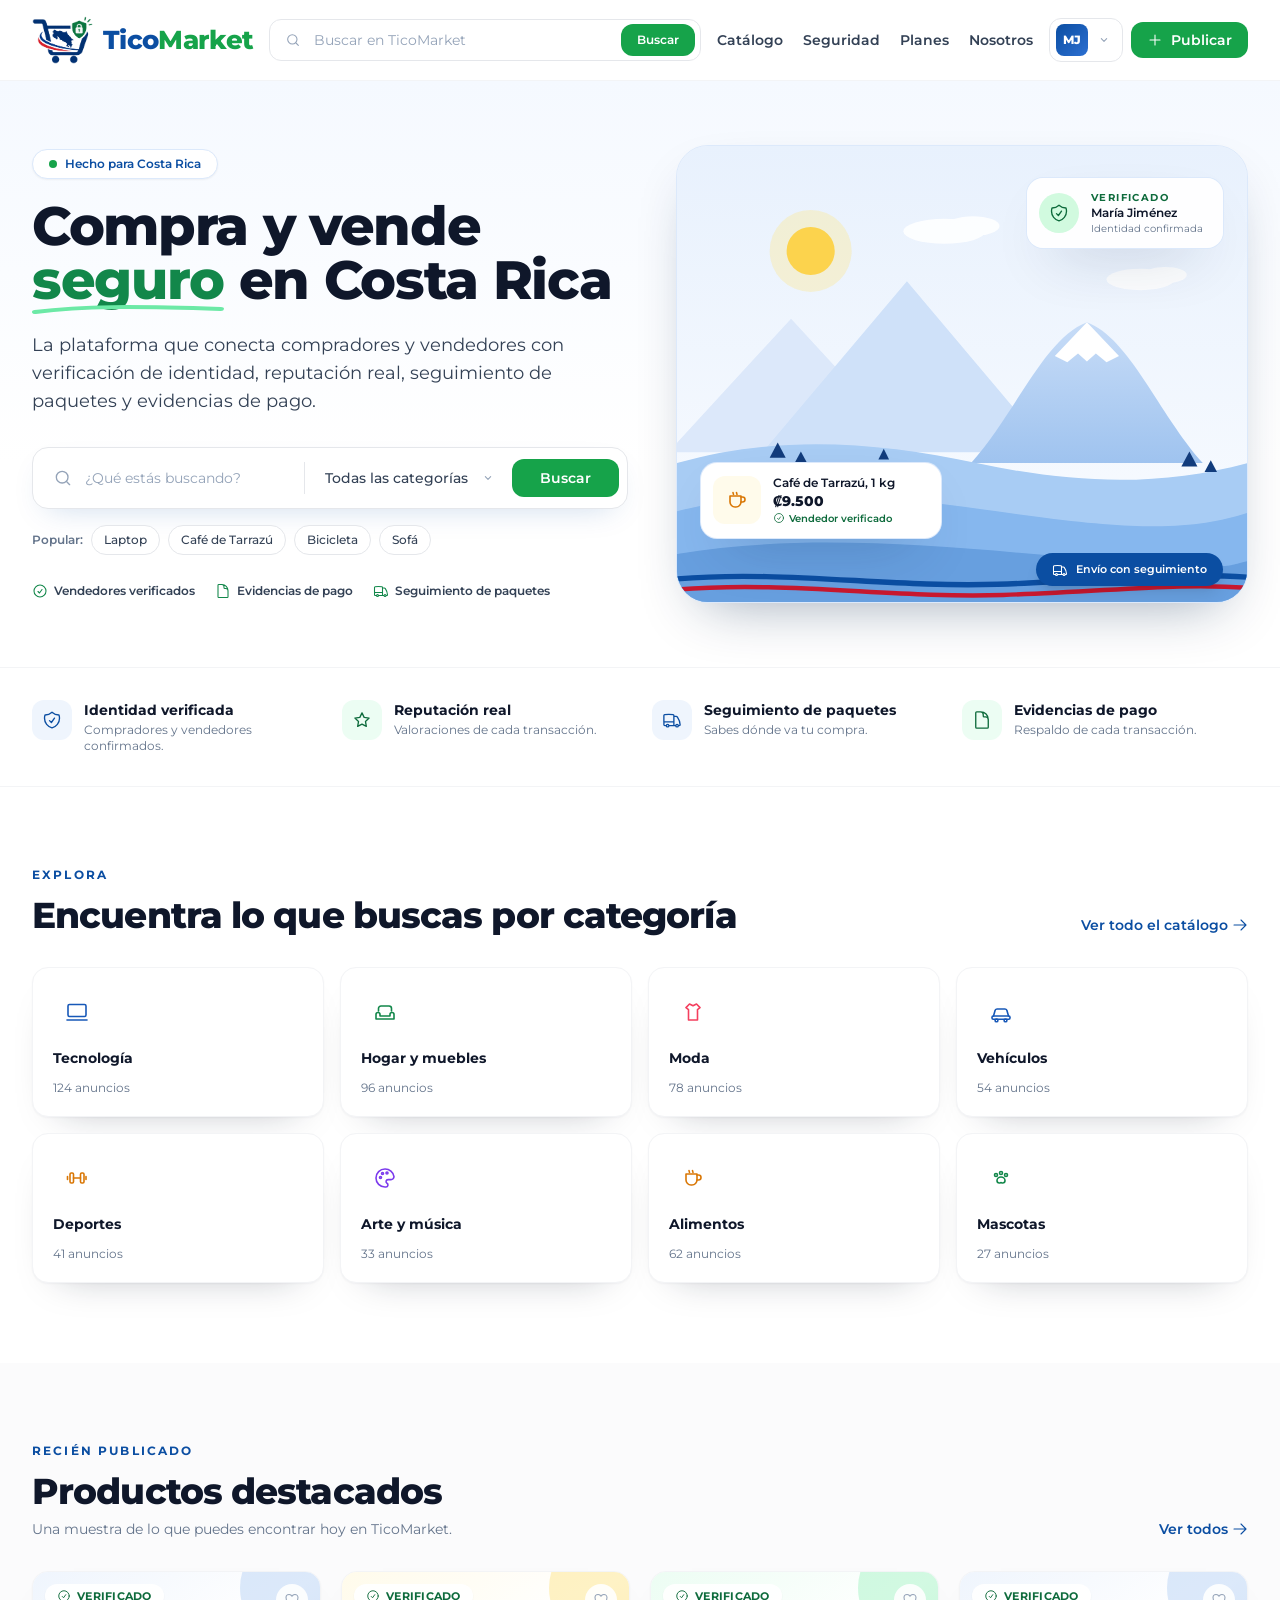
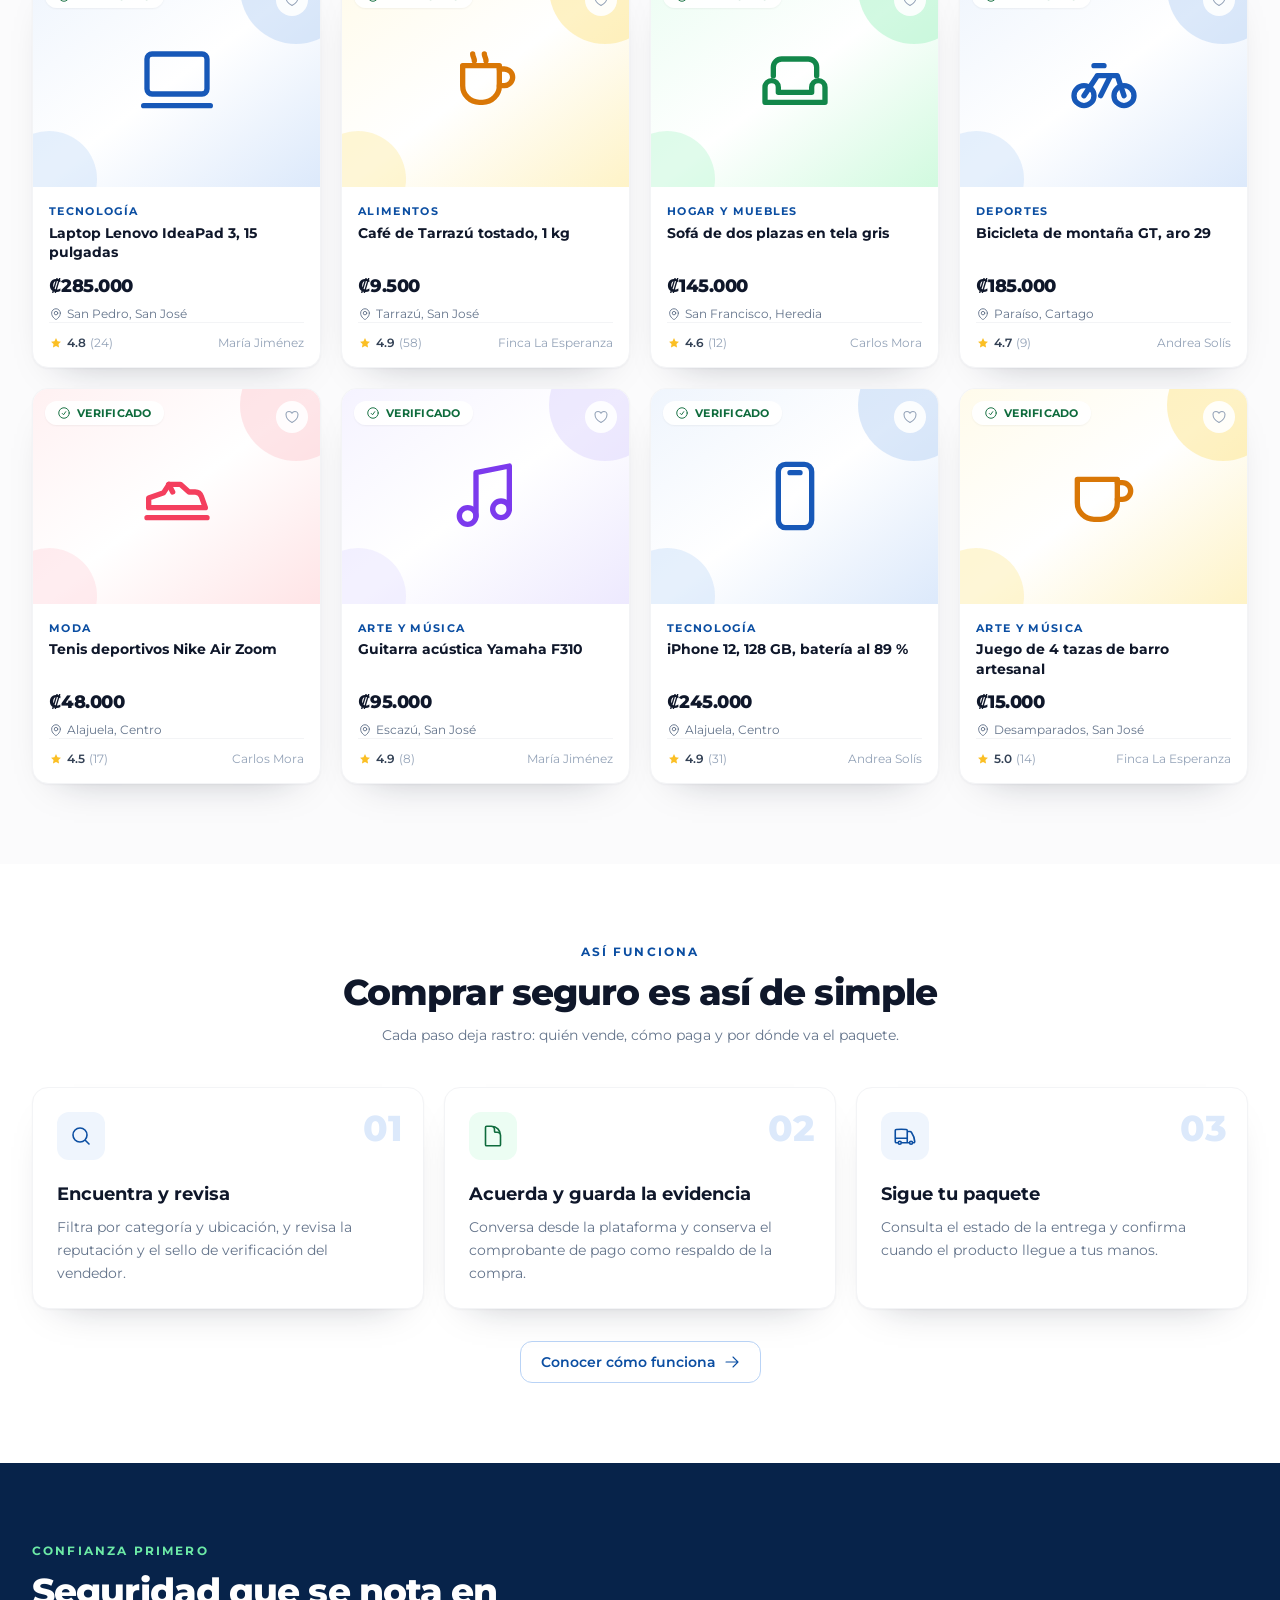
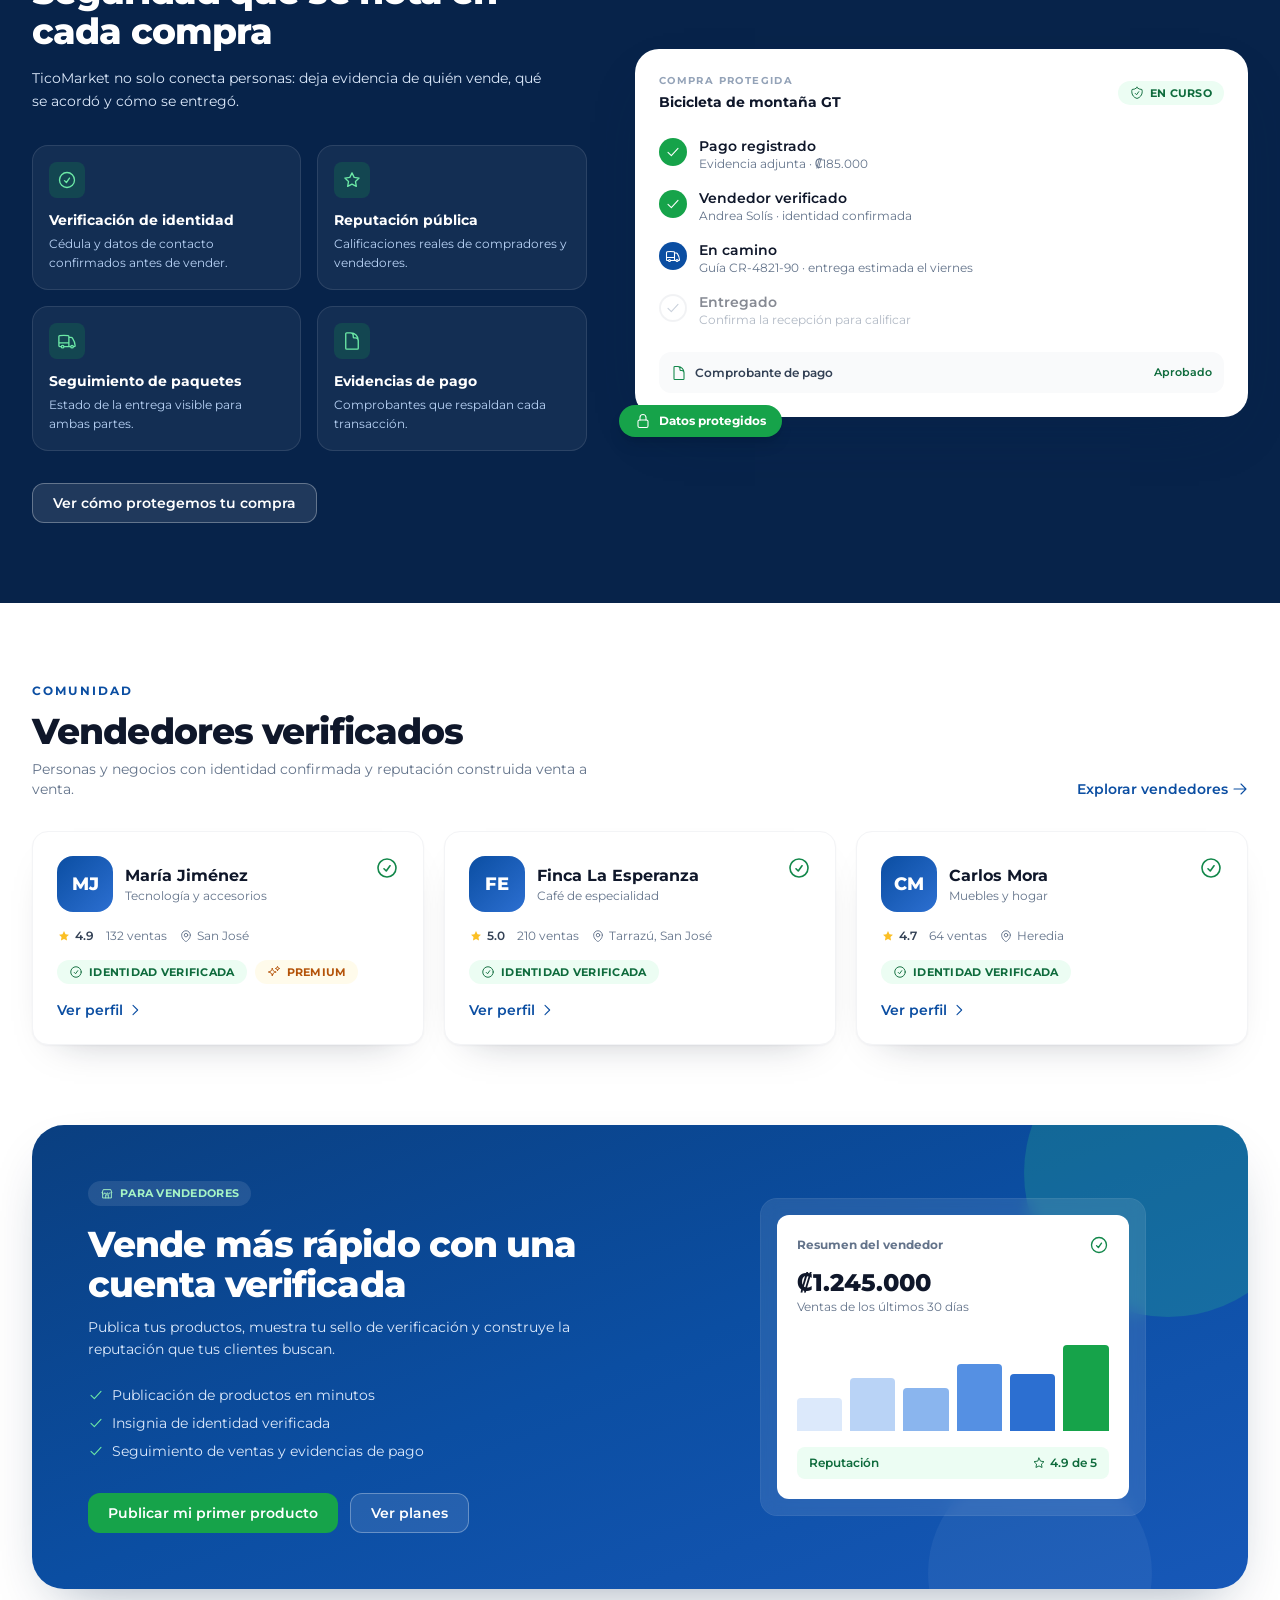
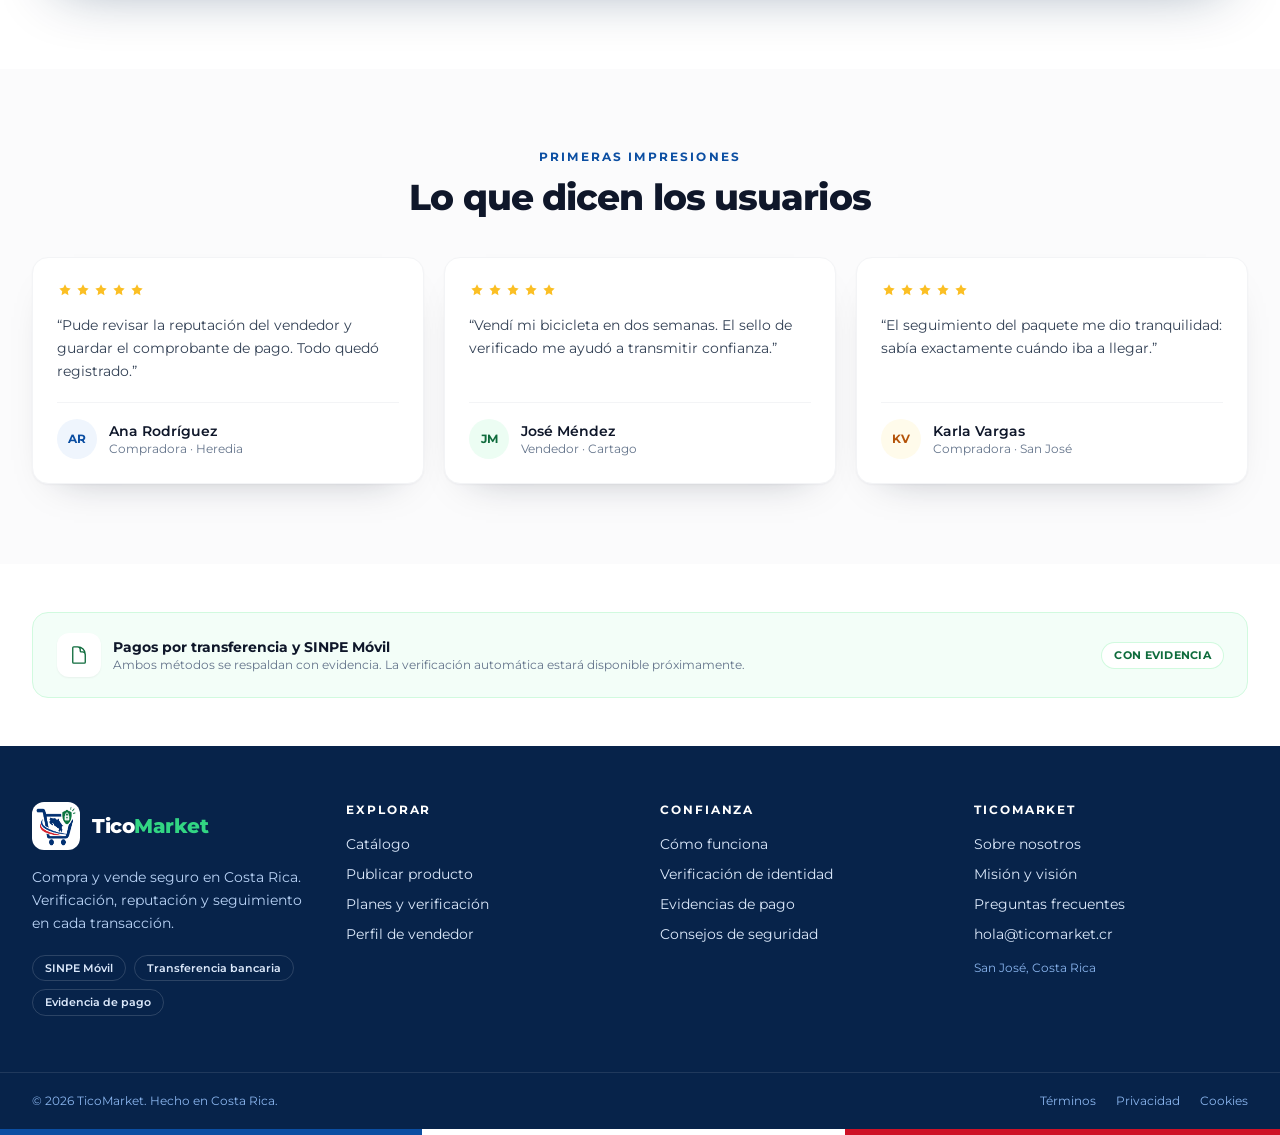
==== index.html @ 44ccd2c3 "Carga de los prototipos" ====
<!doctype html>
<html lang="es-CR">
<head>
  <meta charset="utf-8">
  <meta name="viewport" content="width=device-width, initial-scale=1">
  <title>TicoMarket — Compra y vende seguro en Costa Rica</title>
  <meta name="description" content="Marketplace costarricense con verificación de identidad, reputación, seguimiento de paquetes y evidencias de pago. Compra y vende seguro en Costa Rica.">
  <link rel="icon" type="image/png" href="assets/img/favicon.png">
  <link rel="stylesheet" href="assets/css/fuentes.css">
  <link rel="stylesheet" href="assets/css/estilos.css">
</head>
<body class="bg-white">
  <a href="#contenido" class="sr-only focus:not-sr-only focus:absolute focus:left-4 focus:top-4 focus:z-50 focus:rounded-lg focus:bg-brand-700 focus:px-4 focus:py-2 focus:text-sm focus:font-semibold focus:text-white">Saltar al contenido</a>

  <header id="cabecera" class="sticky top-0 z-40 border-b border-gray-100 bg-white/90 backdrop-blur transition-shadow">
    <div class="contenedor flex h-20 items-center gap-4">
      <a href="index.html" class="flex shrink-0 items-center gap-2.5" aria-label="TicoMarket, ir al inicio">
        <img src="assets/img/logo-icono.png" alt="" width="685" height="540" class="h-11 w-auto sm:h-12">
        <span class="text-[24px] font-extrabold leading-none tracking-tight sm:text-[26px]">
          <span class="text-brand-700">Tico</span><span class="text-tico-500">Market</span>
        </span>
      </a>

      <form role="search" class="mx-auto hidden w-full max-w-md lg:block">
        <label for="busqueda-cabecera" class="sr-only">Buscar productos</label>
        <div class="relative">
          <span class="pointer-events-none absolute left-4 top-1/2 -translate-y-1/2 text-ink-400" data-icono="search" data-clases="h-4 w-4"></span>
          <input id="busqueda-cabecera" type="search" class="campo py-2.5 pl-11 pr-24 text-sm" placeholder="Buscar en TicoMarket">
          <button type="submit" class="btn-verde absolute right-1.5 top-1/2 -translate-y-1/2 px-4 py-2 text-xs">Buscar</button>
        </div>
      </form>

      <nav class="ml-auto hidden items-center gap-5 text-sm font-semibold text-ink-700 xl:flex" aria-label="Navegación principal">
        <a href="catalogo.html" class="transition hover:text-brand-700">Catálogo</a>
        <a href="seguridad.html" class="transition hover:text-brand-700">Seguridad</a>
        <a href="planes.html" class="transition hover:text-brand-700">Planes</a>
        <a href="nosotros.html" class="transition hover:text-brand-700">Nosotros</a>
      </nav>

      <div class="ml-auto hidden items-center gap-2 md:flex xl:ml-0">
        <div class="relative" data-menu-usuario>
          <button type="button" data-boton-usuario class="flex h-11 items-center gap-2 rounded-xl border border-gray-200 bg-white pl-1.5 pr-2.5 text-sm font-semibold text-ink-700 transition hover:border-brand-200 hover:bg-brand-50" aria-expanded="false" aria-controls="menu-usuario" aria-haspopup="true" aria-label="Abrir menú de usuario">
            <span class="flex h-8 w-8 items-center justify-center rounded-lg bg-gradient-to-br from-brand-700 to-brand-500 text-xs font-extrabold text-white">MJ</span>
            <span class="hidden md:inline xl:hidden">María</span>
            <span data-boton-usuario-icono class="text-ink-400 transition-transform" data-icono="chevron" data-clases="h-4 w-4"></span>
          </button>
          <div id="menu-usuario" data-panel-usuario class="absolute right-0 top-full z-50 mt-2 hidden w-64 overflow-hidden rounded-2xl border border-gray-100 bg-white p-2 shadow-flotante">
            <div class="flex items-center gap-2.5 border-b border-gray-100 px-3 pb-3 pt-2">
              <span class="flex h-9 w-9 items-center justify-center rounded-xl bg-gradient-to-br from-brand-700 to-brand-500 text-xs font-extrabold text-white">MJ</span>
              <div>
                <p class="text-sm font-bold text-ink-900">María Jiménez</p>
                <p class="flex items-center gap-1 text-[11px] font-semibold text-tico-700">
                  <span data-icono="badge-check" data-clases="h-3 w-3"></span>
                  Cuenta verificada
                </p>
              </div>
            </div>
            <nav class="mt-1 flex flex-col text-sm" aria-label="Menú de usuario">
              <a href="transacciones.html" class="flex items-center gap-2.5 rounded-lg px-3 py-2.5 font-semibold text-brand-700 transition hover:bg-brand-50">
                <span data-icono="receipt" data-clases="h-4 w-4"></span>
                Mi panel de transacciones
              </a>
              <a href="vendedor.html" class="flex items-center gap-2.5 rounded-lg px-3 py-2.5 font-medium text-ink-700 transition hover:bg-gray-50 hover:text-brand-700">
                <span data-icono="store" data-clases="h-4 w-4 text-ink-400"></span>
                Mi perfil de vendedor
              </a>
              <a href="planes.html" class="flex items-center gap-2.5 rounded-lg px-3 py-2.5 font-medium text-ink-700 transition hover:bg-gray-50 hover:text-brand-700">
                <span data-icono="sparkles" data-clases="h-4 w-4 text-ink-400"></span>
                Mis planes
              </a>
            </nav>
            <div class="mt-1 border-t border-gray-100 pt-1">
              <a href="#" class="flex items-center gap-2.5 rounded-lg px-3 py-2.5 text-sm font-medium text-ink-500 transition hover:bg-gray-50 hover:text-ink-900">
                <span data-icono="close" data-clases="h-4 w-4"></span>
                Cerrar sesión
              </a>
            </div>
          </div>
        </div>
        <a href="publicar.html" class="btn-verde px-4 py-2.5">
          <span data-icono="plus" data-clases="h-4 w-4"></span>
          Publicar
        </a>
      </div>

      <button id="btn-menu" type="button" class="ml-auto inline-flex h-11 w-11 items-center justify-center rounded-xl border border-gray-200 text-brand-700 transition hover:bg-brand-50 md:ml-0 xl:hidden" aria-expanded="false" aria-controls="menu-movil" aria-label="Abrir menú">
        <span id="icono-menu" data-icono="menu" data-clases="h-6 w-6"></span>
        <span id="icono-cerrar" class="hidden" data-icono="close" data-clases="h-6 w-6"></span>
      </button>
    </div>

    <div id="menu-movil" class="hidden border-t border-gray-100 bg-white px-4 pb-6 pt-4 xl:hidden">
      <form role="search" class="mb-4">
        <label for="busqueda-movil" class="sr-only">Buscar productos</label>
        <div class="relative">
          <span class="pointer-events-none absolute left-4 top-1/2 -translate-y-1/2 text-ink-400" data-icono="search" data-clases="h-4 w-4"></span>
          <input id="busqueda-movil" type="search" class="campo py-3 pl-11" placeholder="Buscar en TicoMarket">
        </div>
      </form>
      <nav class="flex flex-col divide-y divide-gray-100 text-sm font-semibold text-ink-700" aria-label="Navegación móvil">
        <a href="catalogo.html" class="py-3 hover:text-brand-700">Catálogo</a>
        <a href="seguridad.html" class="py-3 hover:text-brand-700">Seguridad</a>
        <a href="planes.html" class="py-3 hover:text-brand-700">Planes</a>
        <a href="nosotros.html" class="py-3 hover:text-brand-700">Nosotros</a>
      </nav>
      <div class="mt-4">
        <a href="transacciones.html" class="flex items-center gap-3 rounded-xl border border-gray-200 p-3 transition hover:border-brand-200 hover:bg-brand-50">
          <span class="flex h-10 w-10 items-center justify-center rounded-xl bg-gradient-to-br from-brand-700 to-brand-500 text-xs font-extrabold text-white">MJ</span>
          <span class="flex-1">
            <span class="block text-sm font-bold text-ink-900">María Jiménez</span>
            <span class="flex items-center gap-1 text-[11px] font-semibold text-tico-700">
              <span data-icono="badge-check" data-clases="h-3 w-3"></span>
              Verificada · Mi panel
            </span>
          </span>
          <span data-icono="chevron-right" data-clases="h-4 w-4 text-ink-400"></span>
        </a>
        <div class="mt-3 flex flex-col gap-2">
          <a href="vendedor.html" class="btn-contorno">Mi perfil de vendedor</a>
          <a href="publicar.html" class="btn-verde">Publicar producto</a>
        </div>
      </div>
    </div>
  </header>

  <main id="contenido">
    <section class="bg-cielo-suave">
      <div class="contenedor grid items-center gap-12 py-12 lg:grid-cols-[1.02fr,0.98fr] lg:py-16">
        <div>
          <span class="inline-flex items-center gap-2 rounded-full border border-brand-100 bg-white px-4 py-1.5 text-xs font-semibold text-brand-700 shadow-sm">
            <span class="h-2 w-2 rounded-full bg-tico-500"></span>
            Hecho para Costa Rica
          </span>

          <h1 class="mt-5 text-4xl font-extrabold leading-[1.08] tracking-tight text-ink-900 sm:text-5xl xl:text-[3.35rem]">
            Compra y vende
            <span class="relative inline-block text-tico-600">seguro
              <svg class="absolute -bottom-2 left-0 h-3 w-full text-tico-300" viewBox="0 0 120 12" preserveAspectRatio="none" aria-hidden="true">
                <path d="M2 9c30-6 60-6 116-3" fill="none" stroke="currentColor" stroke-width="4" stroke-linecap="round"/>
              </svg>
            </span>
            en Costa Rica
          </h1>

          <p class="mt-6 max-w-xl text-base leading-relaxed text-ink-700 sm:text-lg">
            La plataforma que conecta compradores y vendedores con verificación de identidad,
            reputación real, seguimiento de paquetes y evidencias de pago.
          </p>

          <form role="search" class="mt-8">
            <div class="flex flex-col gap-2 rounded-2xl border border-gray-200 bg-white p-2 shadow-suave sm:flex-row sm:items-center">
              <div class="relative flex-1">
                <label for="busqueda-inicio" class="sr-only">Buscar productos</label>
                <span class="pointer-events-none absolute left-3 top-1/2 -translate-y-1/2 text-ink-400" data-icono="search" data-clases="h-5 w-5"></span>
                <input id="busqueda-inicio" type="search" class="w-full rounded-xl border-0 bg-transparent py-3 pl-11 pr-3 text-sm text-ink-900 placeholder:text-ink-400 focus:ring-0" placeholder="¿Qué estás buscando?">
              </div>
              <div class="hidden h-8 w-px bg-gray-200 sm:block"></div>
              <div class="relative border-t border-gray-100 pt-2 sm:border-t-0 sm:pt-0">
                <label for="categoria-inicio" class="sr-only">Categoría</label>
                <select id="categoria-inicio" class="appearance-none rounded-xl border-0 bg-transparent py-3 pl-3 pr-9 text-sm font-medium text-ink-700 focus:ring-0">
                  <option>Todas las categorías</option>
                  <option>Tecnología</option>
                  <option>Hogar y muebles</option>
                  <option>Moda</option>
                  <option>Vehículos</option>
                  <option>Deportes</option>
                  <option>Arte y música</option>
                  <option>Alimentos</option>
                  <option>Mascotas</option>
                </select>
                <span class="pointer-events-none absolute right-2 top-1/2 -translate-y-1/2 text-ink-400" data-icono="chevron" data-clases="h-4 w-4"></span>
              </div>
              <button type="submit" class="btn-verde sm:px-7">Buscar</button>
            </div>
          </form>

          <div class="mt-4 flex flex-wrap items-center gap-2 text-xs text-ink-500">
            <span class="font-semibold">Popular:</span>
            <a href="catalogo.html" class="rounded-full border border-gray-200 bg-white px-3 py-1.5 font-medium text-ink-700 transition hover:border-brand-300 hover:text-brand-700">Laptop</a>
            <a href="catalogo.html" class="rounded-full border border-gray-200 bg-white px-3 py-1.5 font-medium text-ink-700 transition hover:border-brand-300 hover:text-brand-700">Café de Tarrazú</a>
            <a href="catalogo.html" class="rounded-full border border-gray-200 bg-white px-3 py-1.5 font-medium text-ink-700 transition hover:border-brand-300 hover:text-brand-700">Bicicleta</a>
            <a href="catalogo.html" class="rounded-full border border-gray-200 bg-white px-3 py-1.5 font-medium text-ink-700 transition hover:border-brand-300 hover:text-brand-700">Sofá</a>
          </div>

          <ul class="mt-7 flex flex-wrap gap-x-5 gap-y-2 text-xs font-semibold text-ink-700">
            <li class="flex items-center gap-1.5"><span class="text-tico-600" data-icono="badge-check" data-clases="h-4 w-4"></span> Vendedores verificados</li>
            <li class="flex items-center gap-1.5"><span class="text-tico-600" data-icono="receipt" data-clases="h-4 w-4"></span> Evidencias de pago</li>
            <li class="flex items-center gap-1.5"><span class="text-tico-600" data-icono="truck" data-clases="h-4 w-4"></span> Seguimiento de paquetes</li>
          </ul>
        </div>

        <div class="relative mx-auto w-full max-w-lg lg:max-w-none">
          <div class="relative aspect-[5/4] overflow-hidden rounded-[2rem] border border-brand-100 bg-brand-50 shadow-flotante">
            <svg viewBox="0 0 640 512" class="absolute inset-0 h-full w-full" preserveAspectRatio="xMidYMid slice" aria-hidden="true">
              <defs>
                <linearGradient id="cielo" x1="0" y1="0" x2="0" y2="1">
                  <stop offset="0" stop-color="#E8F1FD"/>
                  <stop offset="1" stop-color="#FAFCFF"/>
                </linearGradient>
                <linearGradient id="volcan" x1="0" y1="0" x2="0" y2="1">
                  <stop offset="0" stop-color="#C7DCF7"/>
                  <stop offset="1" stop-color="#9FC3EF"/>
                </linearGradient>
              </defs>
              <rect width="640" height="512" fill="url(#cielo)"/>
              <circle cx="150" cy="118" r="46" fill="#FDE68A" opacity=".35"/>
              <circle cx="150" cy="118" r="27" fill="#FCD34D"/>
              <g fill="#FFFFFF" opacity=".85">
                <ellipse cx="300" cy="96" rx="46" ry="14"/>
                <ellipse cx="332" cy="90" rx="30" ry="11"/>
                <ellipse cx="520" cy="150" rx="38" ry="12"/>
                <ellipse cx="548" cy="145" rx="24" ry="9"/>
              </g>
              <path d="M-10 344 128 194 266 344Z" fill="#DCE8FA"/>
              <path d="M96 344 258 152 420 344Z" fill="#CFE1F9"/>
              <path d="M330 356c50-56 82-140 130-158 48 18 80 102 130 158Z" fill="url(#volcan)"/>
              <path d="M424 236 460 198 496 236 482 243 470 233 460 242 450 233 438 243Z" fill="#FFFFFF"/>
              <path d="M0 356c112-32 224-24 336 0s208 26 304 0v156H0Z" fill="#A8CCF4"/>
              <path d="M0 410c136-34 268-12 402 6s186 12 238-4v100H0Z" fill="#86B7EE"/>
              <path d="M0 458c158-26 316-6 474 6s138 8 166 2v46H0Z" fill="#679FDF"/>
              <g fill="#123C7C">
                <path d="m104 350 9-17 9 17Z"/>
                <path d="m132 356 7-13 7 13Z"/>
                <path d="m566 360 9-17 9 17Z"/>
                <path d="m592 366 7-13 7 13Z"/>
                <path d="m226 352 6-12 6 12Z"/>
              </g>
              <path d="M0 486c120-10 240 10 360 6s200-14 280-8" fill="none" stroke="#0B4EA2" stroke-width="6"/>
              <path d="M0 498c124-10 244 10 366 6s196-14 274-8" fill="none" stroke="#CE1126" stroke-width="5" opacity=".95"/>
            </svg>

            <div class="absolute right-4 top-6 flex items-center gap-3 rounded-2xl bg-white/95 p-3 pr-5 shadow-flotante ring-1 ring-brand-100 sm:right-6 sm:top-8">
              <span class="flex h-10 w-10 items-center justify-center rounded-full bg-tico-100 text-tico-700">
                <span data-icono="shield" data-clases="h-5 w-5"></span>
              </span>
              <div>
                <p class="text-[10px] font-bold uppercase tracking-[0.14em] text-tico-700">Verificado</p>
                <p class="text-xs font-semibold text-ink-900">María Jiménez</p>
                <p class="text-[10px] text-ink-500">Identidad confirmada</p>
              </div>
            </div>

            <div class="absolute bottom-14 left-4 flex w-60 items-center gap-3 rounded-2xl bg-white p-3 shadow-flotante ring-1 ring-brand-100 sm:bottom-16 sm:left-6">
              <span class="flex h-12 w-12 shrink-0 items-center justify-center rounded-xl bg-amber-50 text-amber-600">
                <span data-icono="coffee" data-clases="h-6 w-6"></span>
              </span>
              <div class="min-w-0">
                <p class="truncate text-xs font-semibold text-ink-900">Café de Tarrazú, 1 kg</p>
                <p class="text-sm font-extrabold text-ink-900">₡9.500</p>
                <p class="flex items-center gap-1 text-[10px] font-semibold text-tico-700">
                  <span data-icono="badge-check" data-clases="h-3 w-3"></span> Vendedor verificado
                </p>
              </div>
            </div>

            <div class="absolute bottom-4 right-4 flex items-center gap-2 rounded-full bg-brand-700 px-4 py-2 text-[11px] font-semibold text-white shadow-lg sm:right-6">
              <span data-icono="truck" data-clases="h-4 w-4"></span>
              Envío con seguimiento
            </div>
          </div>
        </div>
      </div>
    </section>

    <section class="border-y border-gray-100 bg-white">
      <div class="contenedor grid grid-cols-2 gap-6 py-8 lg:grid-cols-4">
        <div class="flex items-start gap-3">
          <span class="flex h-10 w-10 shrink-0 items-center justify-center rounded-xl bg-brand-50 text-brand-700"><span data-icono="shield" data-clases="h-5 w-5"></span></span>
          <div><p class="text-sm font-bold text-ink-900">Identidad verificada</p><p class="mt-0.5 text-xs text-ink-500">Compradores y vendedores confirmados.</p></div>
        </div>
        <div class="flex items-start gap-3">
          <span class="flex h-10 w-10 shrink-0 items-center justify-center rounded-xl bg-tico-50 text-tico-700"><span data-icono="star" data-clases="h-5 w-5"></span></span>
          <div><p class="text-sm font-bold text-ink-900">Reputación real</p><p class="mt-0.5 text-xs text-ink-500">Valoraciones de cada transacción.</p></div>
        </div>
        <div class="flex items-start gap-3">
          <span class="flex h-10 w-10 shrink-0 items-center justify-center rounded-xl bg-brand-50 text-brand-700"><span data-icono="truck" data-clases="h-5 w-5"></span></span>
          <div><p class="text-sm font-bold text-ink-900">Seguimiento de paquetes</p><p class="mt-0.5 text-xs text-ink-500">Sabes dónde va tu compra.</p></div>
        </div>
        <div class="flex items-start gap-3">
          <span class="flex h-10 w-10 shrink-0 items-center justify-center rounded-xl bg-tico-50 text-tico-700"><span data-icono="receipt" data-clases="h-5 w-5"></span></span>
          <div><p class="text-sm font-bold text-ink-900">Evidencias de pago</p><p class="mt-0.5 text-xs text-ink-500">Respaldo de cada transacción.</p></div>
        </div>
      </div>
    </section>

    <section class="seccion">
      <div class="contenedor">
        <div class="flex flex-wrap items-end justify-between gap-4">
          <div>
            <p class="antetitulo">Explora</p>
            <h2 class="titulo-seccion">Encuentra lo que buscas por categoría</h2>
          </div>
          <a href="catalogo.html" class="enlace inline-flex items-center gap-1 text-sm">
            Ver todo el catálogo <span data-icono="arrow" data-clases="h-4 w-4"></span>
          </a>
        </div>
        <div data-lista="categorias" class="mt-8 grid grid-cols-2 gap-4 sm:grid-cols-3 lg:grid-cols-4"></div>
      </div>
    </section>

    <section id="productos" class="bg-gray-50/70 py-16 sm:py-20">
      <div class="contenedor">
        <div class="flex flex-wrap items-end justify-between gap-4">
          <div>
            <p class="antetitulo">Recién publicado</p>
            <h2 class="titulo-seccion">Productos destacados</h2>
            <p class="mt-2 max-w-xl text-sm text-ink-500">Una muestra de lo que puedes encontrar hoy en TicoMarket.</p>
          </div>
          <a href="catalogo.html" class="enlace inline-flex items-center gap-1 text-sm">
            Ver todos <span data-icono="arrow" data-clases="h-4 w-4"></span>
          </a>
        </div>
        <div data-lista="productos" data-limite="8" class="mt-8 grid grid-cols-1 gap-5 sm:grid-cols-2 lg:grid-cols-4"></div>
      </div>
    </section>

    <section class="seccion">
      <div class="contenedor">
        <div class="mx-auto max-w-2xl text-center">
          <p class="antetitulo">Así funciona</p>
          <h2 class="titulo-seccion">Comprar seguro es así de simple</h2>
          <p class="mt-3 text-sm leading-relaxed text-ink-500">Cada paso deja rastro: quién vende, cómo paga y por dónde va el paquete.</p>
        </div>
        <div class="mt-10 grid gap-5 md:grid-cols-3">
          <article class="tarjeta relative p-6">
            <span class="absolute right-5 top-5 text-4xl font-extrabold text-brand-100">01</span>
            <span class="flex h-12 w-12 items-center justify-center rounded-xl bg-brand-50 text-brand-700"><span data-icono="search" data-clases="h-6 w-6"></span></span>
            <h3 class="mt-5 text-lg font-bold">Encuentra y revisa</h3>
            <p class="mt-2 text-sm leading-relaxed text-ink-500">Filtra por categoría y ubicación, y revisa la reputación y el sello de verificación del vendedor.</p>
          </article>
          <article class="tarjeta relative p-6">
            <span class="absolute right-5 top-5 text-4xl font-extrabold text-brand-100">02</span>
            <span class="flex h-12 w-12 items-center justify-center rounded-xl bg-tico-50 text-tico-700"><span data-icono="receipt" data-clases="h-6 w-6"></span></span>
            <h3 class="mt-5 text-lg font-bold">Acuerda y guarda la evidencia</h3>
            <p class="mt-2 text-sm leading-relaxed text-ink-500">Conversa desde la plataforma y conserva el comprobante de pago como respaldo de la compra.</p>
          </article>
          <article class="tarjeta relative p-6">
            <span class="absolute right-5 top-5 text-4xl font-extrabold text-brand-100">03</span>
            <span class="flex h-12 w-12 items-center justify-center rounded-xl bg-brand-50 text-brand-700"><span data-icono="truck" data-clases="h-6 w-6"></span></span>
            <h3 class="mt-5 text-lg font-bold">Sigue tu paquete</h3>
            <p class="mt-2 text-sm leading-relaxed text-ink-500">Consulta el estado de la entrega y confirma cuando el producto llegue a tus manos.</p>
          </article>
        </div>
        <div class="mt-8 text-center">
          <a href="seguridad.html" class="btn-contorno">Conocer cómo funciona <span data-icono="arrow" data-clases="h-4 w-4"></span></a>
        </div>
      </div>
    </section>

    <section class="bg-brand-950 py-16 text-white sm:py-20">
      <div class="contenedor grid items-center gap-12 lg:grid-cols-[0.95fr,1.05fr]">
        <div>
          <p class="text-xs font-bold uppercase tracking-[0.18em] text-tico-300">Confianza primero</p>
          <h2 class="mt-3 text-3xl font-extrabold tracking-tight sm:text-4xl">Seguridad que se nota en cada compra</h2>
          <p class="mt-4 max-w-lg text-sm leading-relaxed text-brand-100">
            TicoMarket no solo conecta personas: deja evidencia de quién vende, qué se acordó y cómo se entregó.
          </p>
          <div class="mt-8 grid gap-4 sm:grid-cols-2">
            <div class="rounded-2xl border border-white/10 bg-white/5 p-4">
              <span class="flex h-9 w-9 items-center justify-center rounded-lg bg-tico-500/20 text-tico-300"><span data-icono="badge-check" data-clases="h-5 w-5"></span></span>
              <p class="mt-3 text-sm font-bold">Verificación de identidad</p>
              <p class="mt-1 text-xs leading-relaxed text-brand-200">Cédula y datos de contacto confirmados antes de vender.</p>
            </div>
            <div class="rounded-2xl border border-white/10 bg-white/5 p-4">
              <span class="flex h-9 w-9 items-center justify-center rounded-lg bg-tico-500/20 text-tico-300"><span data-icono="star" data-clases="h-5 w-5"></span></span>
              <p class="mt-3 text-sm font-bold">Reputación pública</p>
              <p class="mt-1 text-xs leading-relaxed text-brand-200">Calificaciones reales de compradores y vendedores.</p>
            </div>
            <div class="rounded-2xl border border-white/10 bg-white/5 p-4">
              <span class="flex h-9 w-9 items-center justify-center rounded-lg bg-tico-500/20 text-tico-300"><span data-icono="truck" data-clases="h-5 w-5"></span></span>
              <p class="mt-3 text-sm font-bold">Seguimiento de paquetes</p>
              <p class="mt-1 text-xs leading-relaxed text-brand-200">Estado de la entrega visible para ambas partes.</p>
            </div>
            <div class="rounded-2xl border border-white/10 bg-white/5 p-4">
              <span class="flex h-9 w-9 items-center justify-center rounded-lg bg-tico-500/20 text-tico-300"><span data-icono="receipt" data-clases="h-5 w-5"></span></span>
              <p class="mt-3 text-sm font-bold">Evidencias de pago</p>
              <p class="mt-1 text-xs leading-relaxed text-brand-200">Comprobantes que respaldan cada transacción.</p>
            </div>
          </div>
          <a href="seguridad.html" class="btn-claro mt-8">Ver cómo protegemos tu compra</a>
        </div>

        <div class="relative">
          <div class="rounded-3xl bg-white p-5 text-ink-900 shadow-flotante sm:p-6">
            <div class="flex items-center justify-between">
              <div>
                <p class="text-[10px] font-bold uppercase tracking-[0.14em] text-ink-400">Compra protegida</p>
                <p class="mt-1 text-sm font-bold">Bicicleta de montaña GT</p>
              </div>
              <span class="sello bg-tico-50 text-tico-700"><span data-icono="shield" data-clases="h-3.5 w-3.5"></span> En curso</span>
            </div>

            <ol class="mt-6 space-y-4">
              <li class="flex gap-3">
                <span class="mt-0.5 flex h-7 w-7 shrink-0 items-center justify-center rounded-full bg-tico-500 text-white"><span data-icono="check" data-clases="h-4 w-4"></span></span>
                <div><p class="text-sm font-semibold">Pago registrado</p><p class="text-xs text-ink-500">Evidencia adjunta · ₡185.000</p></div>
              </li>
              <li class="flex gap-3">
                <span class="mt-0.5 flex h-7 w-7 shrink-0 items-center justify-center rounded-full bg-tico-500 text-white"><span data-icono="check" data-clases="h-4 w-4"></span></span>
                <div><p class="text-sm font-semibold">Vendedor verificado</p><p class="text-xs text-ink-500">Andrea Solís · identidad confirmada</p></div>
              </li>
              <li class="flex gap-3">
                <span class="mt-0.5 flex h-7 w-7 shrink-0 items-center justify-center rounded-full bg-brand-700 text-white"><span data-icono="truck" data-clases="h-4 w-4"></span></span>
                <div><p class="text-sm font-semibold">En camino</p><p class="text-xs text-ink-500">Guía CR-4821-90 · entrega estimada el viernes</p></div>
              </li>
              <li class="flex gap-3 opacity-50">
                <span class="mt-0.5 flex h-7 w-7 shrink-0 items-center justify-center rounded-full border-2 border-gray-200 text-ink-400"><span data-icono="check" data-clases="h-4 w-4"></span></span>
                <div><p class="text-sm font-semibold">Entregado</p><p class="text-xs text-ink-500">Confirma la recepción para calificar</p></div>
              </li>
            </ol>

            <div class="mt-6 flex items-center justify-between rounded-xl bg-gray-50 p-3">
              <div class="flex items-center gap-2 text-xs font-semibold text-ink-700">
                <span class="text-tico-600" data-icono="receipt" data-clases="h-4 w-4"></span>
                Comprobante de pago
              </div>
              <span class="text-[11px] font-semibold text-tico-700">Aprobado</span>
            </div>
          </div>
          <div class="absolute -bottom-5 -left-4 hidden items-center gap-2 rounded-full bg-tico-500 px-4 py-2 text-xs font-bold text-white shadow-lg sm:flex">
            <span data-icono="lock" data-clases="h-4 w-4"></span>
            Datos protegidos
          </div>
        </div>
      </div>
    </section>

    <section class="seccion">
      <div class="contenedor">
        <div class="flex flex-wrap items-end justify-between gap-4">
          <div>
            <p class="antetitulo">Comunidad</p>
            <h2 class="titulo-seccion">Vendedores verificados</h2>
            <p class="mt-2 max-w-xl text-sm text-ink-500">Personas y negocios con identidad confirmada y reputación construida venta a venta.</p>
          </div>
          <a href="catalogo.html" class="enlace inline-flex items-center gap-1 text-sm">
            Explorar vendedores <span data-icono="arrow" data-clases="h-4 w-4"></span>
          </a>
        </div>
        <div data-lista="vendedores" data-limite="3" class="mt-8 grid gap-5 md:grid-cols-2 lg:grid-cols-3"></div>
      </div>
    </section>

    <section class="pb-16 sm:pb-20">
      <div class="contenedor">
        <div class="relative overflow-hidden rounded-[2rem] bg-gradient-to-br from-brand-800 via-brand-700 to-brand-600 px-6 py-10 text-white shadow-flotante sm:px-10 lg:px-14 lg:py-14">
          <div class="pointer-events-none absolute -right-16 -top-24 h-72 w-72 rounded-full bg-tico-400/20"></div>
          <div class="pointer-events-none absolute -bottom-24 right-24 h-56 w-56 rounded-full bg-white/5"></div>
          <div class="relative grid items-center gap-10 lg:grid-cols-[1.1fr,0.9fr]">
            <div>
              <span class="sello bg-white/10 text-tico-200"><span data-icono="store" data-clases="h-3.5 w-3.5"></span> Para vendedores</span>
              <h2 class="mt-4 text-3xl font-extrabold leading-tight tracking-tight sm:text-4xl">Vende más rápido con una cuenta verificada</h2>
              <p class="mt-3 max-w-lg text-sm leading-relaxed text-brand-100">Publica tus productos, muestra tu sello de verificación y construye la reputación que tus clientes buscan.</p>
              <ul class="mt-6 space-y-2 text-sm text-brand-100">
                <li class="flex items-center gap-2"><span class="text-tico-300" data-icono="check" data-clases="h-4 w-4"></span> Publicación de productos en minutos</li>
                <li class="flex items-center gap-2"><span class="text-tico-300" data-icono="check" data-clases="h-4 w-4"></span> Insignia de identidad verificada</li>
                <li class="flex items-center gap-2"><span class="text-tico-300" data-icono="check" data-clases="h-4 w-4"></span> Seguimiento de ventas y evidencias de pago</li>
              </ul>
              <div class="mt-8 flex flex-wrap gap-3">
                <a href="publicar.html" class="btn-verde">Publicar mi primer producto</a>
                <a href="planes.html" class="btn-claro">Ver planes</a>
              </div>
            </div>

            <div class="mx-auto w-full max-w-sm rounded-2xl bg-white/10 p-4 ring-1 ring-white/15 backdrop-blur">
              <div class="rounded-xl bg-white p-5 text-ink-900">
                <div class="flex items-center justify-between">
                  <p class="text-xs font-bold text-ink-500">Resumen del vendedor</p>
                  <span class="text-tico-600" data-icono="badge-check" data-clases="h-5 w-5"></span>
                </div>
                <p class="mt-3 text-2xl font-extrabold">₡1.245.000</p>
                <p class="text-xs text-ink-500">Ventas de los últimos 30 días</p>
                <div class="mt-5 flex h-24 items-end gap-2" aria-hidden="true">
                  <span class="w-full rounded-t bg-brand-100" style="height: 35%"></span>
                  <span class="w-full rounded-t bg-brand-200" style="height: 55%"></span>
                  <span class="w-full rounded-t bg-brand-300" style="height: 45%"></span>
                  <span class="w-full rounded-t bg-brand-400" style="height: 70%"></span>
                  <span class="w-full rounded-t bg-brand-500" style="height: 60%"></span>
                  <span class="w-full rounded-t bg-tico-500" style="height: 90%"></span>
                </div>
                <div class="mt-4 flex items-center justify-between rounded-lg bg-tico-50 px-3 py-2 text-xs font-semibold text-tico-700">
                  <span>Reputación</span>
                  <span class="flex items-center gap-1"><span data-icono="star" data-clases="h-3.5 w-3.5"></span> 4.9 de 5</span>
                </div>
              </div>
            </div>
          </div>
        </div>
      </div>
    </section>

    <section class="bg-gray-50/70 py-16 sm:py-20">
      <div class="contenedor">
        <div class="mx-auto max-w-2xl text-center">
          <p class="antetitulo">Primeras impresiones</p>
          <h2 class="titulo-seccion">Lo que dicen los usuarios</h2>
        </div>
        <div class="mt-10 grid gap-5 md:grid-cols-3">
          <figure class="tarjeta flex h-full flex-col p-6">
            <div class="flex gap-0.5 text-amber-400" aria-label="5 de 5 estrellas">
              <span data-icono-relleno="star" data-clases="h-4 w-4"></span><span data-icono-relleno="star" data-clases="h-4 w-4"></span><span data-icono-relleno="star" data-clases="h-4 w-4"></span><span data-icono-relleno="star" data-clases="h-4 w-4"></span><span data-icono-relleno="star" data-clases="h-4 w-4"></span>
            </div>
            <blockquote class="mt-4 flex-1 text-sm leading-relaxed text-ink-700">“Pude revisar la reputación del vendedor y guardar el comprobante de pago. Todo quedó registrado.”</blockquote>
            <figcaption class="mt-5 flex items-center gap-3 border-t border-gray-100 pt-4">
              <span class="flex h-10 w-10 items-center justify-center rounded-full bg-brand-50 text-xs font-bold text-brand-700">AR</span>
              <div><p class="text-sm font-semibold">Ana Rodríguez</p><p class="text-xs text-ink-500">Compradora · Heredia</p></div>
            </figcaption>
          </figure>
          <figure class="tarjeta flex h-full flex-col p-6">
            <div class="flex gap-0.5 text-amber-400" aria-label="5 de 5 estrellas">
              <span data-icono-relleno="star" data-clases="h-4 w-4"></span><span data-icono-relleno="star" data-clases="h-4 w-4"></span><span data-icono-relleno="star" data-clases="h-4 w-4"></span><span data-icono-relleno="star" data-clases="h-4 w-4"></span><span data-icono-relleno="star" data-clases="h-4 w-4"></span>
            </div>
            <blockquote class="mt-4 flex-1 text-sm leading-relaxed text-ink-700">“Vendí mi bicicleta en dos semanas. El sello de verificado me ayudó a transmitir confianza.”</blockquote>
            <figcaption class="mt-5 flex items-center gap-3 border-t border-gray-100 pt-4">
              <span class="flex h-10 w-10 items-center justify-center rounded-full bg-tico-50 text-xs font-bold text-tico-700">JM</span>
              <div><p class="text-sm font-semibold">José Méndez</p><p class="text-xs text-ink-500">Vendedor · Cartago</p></div>
            </figcaption>
          </figure>
          <figure class="tarjeta flex h-full flex-col p-6">
            <div class="flex gap-0.5 text-amber-400" aria-label="5 de 5 estrellas">
              <span data-icono-relleno="star" data-clases="h-4 w-4"></span><span data-icono-relleno="star" data-clases="h-4 w-4"></span><span data-icono-relleno="star" data-clases="h-4 w-4"></span><span data-icono-relleno="star" data-clases="h-4 w-4"></span><span data-icono-relleno="star" data-clases="h-4 w-4"></span>
            </div>
            <blockquote class="mt-4 flex-1 text-sm leading-relaxed text-ink-700">“El seguimiento del paquete me dio tranquilidad: sabía exactamente cuándo iba a llegar.”</blockquote>
            <figcaption class="mt-5 flex items-center gap-3 border-t border-gray-100 pt-4">
              <span class="flex h-10 w-10 items-center justify-center rounded-full bg-amber-50 text-xs font-bold text-amber-700">KV</span>
              <div><p class="text-sm font-semibold">Karla Vargas</p><p class="text-xs text-ink-500">Compradora · San José</p></div>
            </figcaption>
          </figure>
        </div>
      </div>
    </section>

    <section class="py-12">
      <div class="contenedor">
        <div class="flex flex-col items-start justify-between gap-4 rounded-2xl border border-tico-100 bg-tico-50/60 px-6 py-5 sm:flex-row sm:items-center">
          <div class="flex items-center gap-3">
            <span class="flex h-11 w-11 items-center justify-center rounded-xl bg-white text-tico-700 shadow-sm"><span data-icono="receipt" data-clases="h-5 w-5"></span></span>
            <div>
              <p class="text-sm font-bold text-ink-900">Pagos por transferencia y SINPE Móvil</p>
              <p class="text-xs text-ink-500">Ambos métodos se respaldan con evidencia. La verificación automática estará disponible próximamente.</p>
            </div>
          </div>
          <span class="sello bg-white text-tico-700 ring-1 ring-tico-100">Con evidencia</span>
        </div>
      </div>
    </section>
  </main>

  <footer class="bg-brand-950 text-brand-100">
    <div class="contenedor grid gap-10 py-14 sm:grid-cols-2 lg:grid-cols-4">
      <div class="sm:col-span-2 lg:col-span-1">
        <div class="flex items-center gap-3">
          <span class="flex h-12 w-12 items-center justify-center rounded-xl bg-white p-1">
            <img src="assets/img/logo-icono.png" alt="" width="685" height="540" class="h-full w-auto">
          </span>
          <span class="text-xl font-extrabold tracking-tight"><span class="text-white">Tico</span><span class="text-tico-400">Market</span></span>
        </div>
        <p class="mt-4 max-w-xs text-sm leading-relaxed text-brand-200">Compra y vende seguro en Costa Rica. Verificación, reputación y seguimiento en cada transacción.</p>
        <div class="mt-5 flex flex-wrap gap-2 text-[11px] font-semibold">
          <span class="rounded-full border border-white/15 px-3 py-1 text-brand-100">SINPE Móvil</span>
          <span class="rounded-full border border-white/15 px-3 py-1 text-brand-100">Transferencia bancaria</span>
          <span class="rounded-full border border-white/15 px-3 py-1 text-brand-100">Evidencia de pago</span>
        </div>
      </div>

      <div>
        <h2 class="text-xs font-bold uppercase tracking-[0.16em] text-white">Explorar</h2>
        <ul class="mt-4 space-y-2.5 text-sm">
          <li><a href="catalogo.html" class="transition hover:text-white">Catálogo</a></li>
          <li><a href="publicar.html" class="transition hover:text-white">Publicar producto</a></li>
          <li><a href="planes.html" class="transition hover:text-white">Planes y verificación</a></li>
          <li><a href="vendedor.html" class="transition hover:text-white">Perfil de vendedor</a></li>
        </ul>
      </div>

      <div>
        <h2 class="text-xs font-bold uppercase tracking-[0.16em] text-white">Confianza</h2>
        <ul class="mt-4 space-y-2.5 text-sm">
          <li><a href="seguridad.html" class="transition hover:text-white">Cómo funciona</a></li>
          <li><a href="seguridad.html" class="transition hover:text-white">Verificación de identidad</a></li>
          <li><a href="seguridad.html" class="transition hover:text-white">Evidencias de pago</a></li>
          <li><a href="seguridad.html" class="transition hover:text-white">Consejos de seguridad</a></li>
        </ul>
      </div>

      <div>
        <h2 class="text-xs font-bold uppercase tracking-[0.16em] text-white">TicoMarket</h2>
        <ul class="mt-4 space-y-2.5 text-sm">
          <li><a href="nosotros.html" class="transition hover:text-white">Sobre nosotros</a></li>
          <li><a href="nosotros.html" class="transition hover:text-white">Misión y visión</a></li>
          <li><a href="planes.html#preguntas" class="transition hover:text-white">Preguntas frecuentes</a></li>
          <li><a href="mailto:hola@ticomarket.cr" class="transition hover:text-white">hola@ticomarket.cr</a></li>
        </ul>
        <p class="mt-4 text-xs text-brand-300">San José, Costa Rica</p>
      </div>
    </div>

    <div class="border-t border-white/10">
      <div class="contenedor flex flex-col items-center justify-between gap-3 py-5 text-xs text-brand-300 sm:flex-row">
        <p>© <span data-anio>2026</span> TicoMarket. Hecho en Costa Rica.</p>
        <div class="flex gap-5">
          <a href="#" class="transition hover:text-white">Términos</a>
          <a href="#" class="transition hover:text-white">Privacidad</a>
          <a href="#" class="transition hover:text-white">Cookies</a>
        </div>
      </div>
    </div>
    <div class="h-1.5 w-full" style="background: linear-gradient(90deg, #0B4EA2 0 33%, #FFFFFF 33% 66%, #CE1126 66% 100%)"></div>
  </footer>

  <script src="assets/js/datos.js"></script>
  <script src="assets/js/componentes.js"></script>
  <script src="assets/js/app.js"></script>
</body>
</html>
---- assets/css/fuentes.css ----
@font-face {
  font-family: 'Montserrat';
  font-style: normal;
  font-weight: 400;
  font-display: swap;
  src: url('../fonts/montserrat-400.woff2') format('woff2');
}

@font-face {
  font-family: 'Montserrat';
  font-style: normal;
  font-weight: 500;
  font-display: swap;
  src: url('../fonts/montserrat-500.woff2') format('woff2');
}

@font-face {
  font-family: 'Montserrat';
  font-style: normal;
  font-weight: 600;
  font-display: swap;
  src: url('../fonts/montserrat-600.woff2') format('woff2');
}

@font-face {
  font-family: 'Montserrat';
  font-style: normal;
  font-weight: 700;
  font-display: swap;
  src: url('../fonts/montserrat-700.woff2') format('woff2');
}

@font-face {
  font-family: 'Montserrat';
  font-style: normal;
  font-weight: 800;
  font-display: swap;
  src: url('../fonts/montserrat-800.woff2') format('woff2');
}

/* Montserrat (subconjunto latin) alojada localmente */
---- assets/css/estilos.css ----
*,:after,:before{--tw-border-spacing-x:0;--tw-border-spacing-y:0;--tw-translate-x:0;--tw-translate-y:0;--tw-rotate:0;--tw-skew-x:0;--tw-skew-y:0;--tw-scale-x:1;--tw-scale-y:1;--tw-pan-x: ;--tw-pan-y: ;--tw-pinch-zoom: ;--tw-scroll-snap-strictness:proximity;--tw-gradient-from-position: ;--tw-gradient-via-position: ;--tw-gradient-to-position: ;--tw-ordinal: ;--tw-slashed-zero: ;--tw-numeric-figure: ;--tw-numeric-spacing: ;--tw-numeric-fraction: ;--tw-ring-inset: ;--tw-ring-offset-width:0px;--tw-ring-offset-color:#fff;--tw-ring-color:rgba(59,130,246,.5);--tw-ring-offset-shadow:0 0 #0000;--tw-ring-shadow:0 0 #0000;--tw-shadow:0 0 #0000;--tw-shadow-colored:0 0 #0000;--tw-blur: ;--tw-brightness: ;--tw-contrast: ;--tw-grayscale: ;--tw-hue-rotate: ;--tw-invert: ;--tw-saturate: ;--tw-sepia: ;--tw-drop-shadow: ;--tw-backdrop-blur: ;--tw-backdrop-brightness: ;--tw-backdrop-contrast: ;--tw-backdrop-grayscale: ;--tw-backdrop-hue-rotate: ;--tw-backdrop-invert: ;--tw-backdrop-opacity: ;--tw-backdrop-saturate: ;--tw-backdrop-sepia: ;--tw-contain-size: ;--tw-contain-layout: ;--tw-contain-paint: ;--tw-contain-style: }::backdrop{--tw-border-spacing-x:0;--tw-border-spacing-y:0;--tw-translate-x:0;--tw-translate-y:0;--tw-rotate:0;--tw-skew-x:0;--tw-skew-y:0;--tw-scale-x:1;--tw-scale-y:1;--tw-pan-x: ;--tw-pan-y: ;--tw-pinch-zoom: ;--tw-scroll-snap-strictness:proximity;--tw-gradient-from-position: ;--tw-gradient-via-position: ;--tw-gradient-to-position: ;--tw-ordinal: ;--tw-slashed-zero: ;--tw-numeric-figure: ;--tw-numeric-spacing: ;--tw-numeric-fraction: ;--tw-ring-inset: ;--tw-ring-offset-width:0px;--tw-ring-offset-color:#fff;--tw-ring-color:rgba(59,130,246,.5);--tw-ring-offset-shadow:0 0 #0000;--tw-ring-shadow:0 0 #0000;--tw-shadow:0 0 #0000;--tw-shadow-colored:0 0 #0000;--tw-blur: ;--tw-brightness: ;--tw-contrast: ;--tw-grayscale: ;--tw-hue-rotate: ;--tw-invert: ;--tw-saturate: ;--tw-sepia: ;--tw-drop-shadow: ;--tw-backdrop-blur: ;--tw-backdrop-brightness: ;--tw-backdrop-contrast: ;--tw-backdrop-grayscale: ;--tw-backdrop-hue-rotate: ;--tw-backdrop-invert: ;--tw-backdrop-opacity: ;--tw-backdrop-saturate: ;--tw-backdrop-sepia: ;--tw-contain-size: ;--tw-contain-layout: ;--tw-contain-paint: ;--tw-contain-style: }/*! tailwindcss v3.4.19 | MIT License | https://tailwindcss.com*/*,:after,:before{box-sizing:border-box;border:0 solid #e5e7eb}:after,:before{--tw-content:""}:host,html{line-height:1.5;-webkit-text-size-adjust:100%;-moz-tab-size:4;-o-tab-size:4;tab-size:4;font-family:Montserrat,ui-sans-serif,system-ui,Segoe UI,sans-serif;font-feature-settings:normal;font-variation-settings:normal;-webkit-tap-highlight-color:transparent}body{margin:0;line-height:inherit}hr{height:0;color:inherit;border-top-width:1px}abbr:where([title]){-webkit-text-decoration:underline dotted;text-decoration:underline dotted}h1,h2,h3,h4,h5,h6{font-size:inherit;font-weight:inherit}a{color:inherit;text-decoration:inherit}b,strong{font-weight:bolder}code,kbd,pre,samp{font-family:ui-monospace,SFMono-Regular,Menlo,Monaco,Consolas,Liberation Mono,Courier New,monospace;font-feature-settings:normal;font-variation-settings:normal;font-size:1em}small{font-size:80%}sub,sup{font-size:75%;line-height:0;position:relative;vertical-align:baseline}sub{bottom:-.25em}sup{top:-.5em}table{text-indent:0;border-color:inherit;border-collapse:collapse}button,input,optgroup,select,textarea{font-family:inherit;font-feature-settings:inherit;font-variation-settings:inherit;font-size:100%;font-weight:inherit;line-height:inherit;letter-spacing:inherit;color:inherit;margin:0;padding:0}button,select{text-transform:none}button,input:where([type=button]),input:where([type=reset]),input:where([type=submit]){-webkit-appearance:button;background-color:transparent;background-image:none}:-moz-focusring{outline:auto}:-moz-ui-invalid{box-shadow:none}progress{vertical-align:baseline}::-webkit-inner-spin-button,::-webkit-outer-spin-button{height:auto}[type=search]{-webkit-appearance:textfield;outline-offset:-2px}::-webkit-search-decoration{-webkit-appearance:none}::-webkit-file-upload-button{-webkit-appearance:button;font:inherit}summary{display:list-item}blockquote,dd,dl,figure,h1,h2,h3,h4,h5,h6,hr,p,pre{margin:0}fieldset{margin:0}fieldset,legend{padding:0}menu,ol,ul{list-style:none;margin:0;padding:0}dialog{padding:0}textarea{resize:vertical}input::-moz-placeholder,textarea::-moz-placeholder{opacity:1;color:#9ca3af}input::placeholder,textarea::placeholder{opacity:1;color:#9ca3af}[role=button],button{cursor:pointer}:disabled{cursor:default}audio,canvas,embed,iframe,img,object,svg,video{display:block;vertical-align:middle}img,video{max-width:100%;height:auto}[hidden]:where(:not([hidden=until-found])){display:none}html{scroll-behavior:smooth}body{--tw-bg-opacity:1;background-color:rgb(255 255 255/var(--tw-bg-opacity,1));font-family:Montserrat,ui-sans-serif,system-ui,Segoe UI,sans-serif;--tw-text-opacity:1;color:rgb(15 23 42/var(--tw-text-opacity,1));-webkit-font-smoothing:antialiased;-moz-osx-font-smoothing:grayscale}::-moz-selection{--tw-bg-opacity:1;background-color:rgb(220 233 251/var(--tw-bg-opacity,1));--tw-text-opacity:1;color:rgb(7 35 74/var(--tw-text-opacity,1))}::selection{--tw-bg-opacity:1;background-color:rgb(220 233 251/var(--tw-bg-opacity,1));--tw-text-opacity:1;color:rgb(7 35 74/var(--tw-text-opacity,1))}:focus-visible{outline:2px solid transparent;outline-offset:2px;--tw-ring-offset-shadow:var(--tw-ring-inset) 0 0 0 var(--tw-ring-offset-width) var(--tw-ring-offset-color);--tw-ring-shadow:var(--tw-ring-inset) 0 0 0 calc(2px + var(--tw-ring-offset-width)) var(--tw-ring-color);box-shadow:var(--tw-ring-offset-shadow),var(--tw-ring-shadow),var(--tw-shadow,0 0 #0000);--tw-ring-opacity:1;--tw-ring-color:rgb(44 111 209/var(--tw-ring-opacity,1));--tw-ring-offset-width:2px;--tw-ring-offset-color:#fff}.\!contenedor{margin-left:auto;margin-right:auto;width:100%;max-width:80rem;padding-left:1rem;padding-right:1rem}@media (min-width:640px){.\!contenedor{padding-left:1.5rem;padding-right:1.5rem}}@media (min-width:1024px){.\!contenedor{padding-left:2rem;padding-right:2rem}}.contenedor{margin-left:auto;margin-right:auto;width:100%;max-width:80rem;padding-left:1rem;padding-right:1rem}@media (min-width:640px){.contenedor{padding-left:1.5rem;padding-right:1.5rem}}@media (min-width:1024px){.contenedor{padding-left:2rem;padding-right:2rem}}.btn{display:inline-flex;align-items:center;justify-content:center;gap:.5rem;white-space:nowrap;border-radius:.75rem;padding:.75rem 1.25rem;font-size:.875rem;line-height:1.25rem;font-weight:600;line-height:1;transition-property:color,background-color,border-color,text-decoration-color,fill,stroke;transition-timing-function:cubic-bezier(.4,0,.2,1);transition-duration:.15s}.btn:focus-visible{--tw-ring-offset-width:2px}.btn:disabled{cursor:not-allowed;opacity:.6}.btn-primario{display:inline-flex;align-items:center;justify-content:center;gap:.5rem;white-space:nowrap;border-radius:.75rem;padding:.75rem 1.25rem;font-size:.875rem;line-height:1.25rem;font-weight:600;line-height:1;transition-property:color,background-color,border-color,text-decoration-color,fill,stroke;transition-timing-function:cubic-bezier(.4,0,.2,1);transition-duration:.15s}.btn-primario:focus-visible{--tw-ring-offset-width:2px}.btn-primario:disabled{cursor:not-allowed;opacity:.6}.btn-primario{--tw-bg-opacity:1;background-color:rgb(11 78 162/var(--tw-bg-opacity,1));--tw-text-opacity:1;color:rgb(255 255 255/var(--tw-text-opacity,1))}.btn-primario:hover{--tw-bg-opacity:1;background-color:rgb(10 63 128/var(--tw-bg-opacity,1))}.btn-verde{display:inline-flex;align-items:center;justify-content:center;gap:.5rem;white-space:nowrap;border-radius:.75rem;padding:.75rem 1.25rem;font-size:.875rem;line-height:1.25rem;font-weight:600;line-height:1;transition-property:color,background-color,border-color,text-decoration-color,fill,stroke;transition-timing-function:cubic-bezier(.4,0,.2,1);transition-duration:.15s}.btn-verde:focus-visible{--tw-ring-offset-width:2px}.btn-verde:disabled{cursor:not-allowed;opacity:.6}.btn-verde{--tw-bg-opacity:1;background-color:rgb(22 163 74/var(--tw-bg-opacity,1));--tw-text-opacity:1;color:rgb(255 255 255/var(--tw-text-opacity,1))}.btn-verde:hover{--tw-bg-opacity:1;background-color:rgb(18 135 74/var(--tw-bg-opacity,1))}.btn-contorno{display:inline-flex;align-items:center;justify-content:center;gap:.5rem;white-space:nowrap;border-radius:.75rem;padding:.75rem 1.25rem;font-size:.875rem;line-height:1.25rem;font-weight:600;line-height:1;transition-property:color,background-color,border-color,text-decoration-color,fill,stroke;transition-timing-function:cubic-bezier(.4,0,.2,1);transition-duration:.15s}.btn-contorno:focus-visible{--tw-ring-offset-width:2px}.btn-contorno:disabled{cursor:not-allowed;opacity:.6}.btn-contorno{border-width:1px;--tw-border-opacity:1;border-color:rgb(185 211 246/var(--tw-border-opacity,1));--tw-bg-opacity:1;background-color:rgb(255 255 255/var(--tw-bg-opacity,1));--tw-text-opacity:1;color:rgb(11 78 162/var(--tw-text-opacity,1))}.btn-contorno:hover{--tw-border-opacity:1;border-color:rgb(138 181 238/var(--tw-border-opacity,1));--tw-bg-opacity:1;background-color:rgb(239 245 253/var(--tw-bg-opacity,1))}.btn-fantasma{display:inline-flex;align-items:center;justify-content:center;gap:.5rem;white-space:nowrap;border-radius:.75rem;padding:.75rem 1.25rem;font-size:.875rem;line-height:1.25rem;font-weight:600;line-height:1;transition-property:color,background-color,border-color,text-decoration-color,fill,stroke;transition-timing-function:cubic-bezier(.4,0,.2,1);transition-duration:.15s}.btn-fantasma:focus-visible{--tw-ring-offset-width:2px}.btn-fantasma:disabled{cursor:not-allowed;opacity:.6}.btn-fantasma{--tw-text-opacity:1;color:rgb(11 78 162/var(--tw-text-opacity,1))}.btn-fantasma:hover{--tw-bg-opacity:1;background-color:rgb(239 245 253/var(--tw-bg-opacity,1))}.btn-claro{display:inline-flex;align-items:center;justify-content:center;gap:.5rem;white-space:nowrap;border-radius:.75rem;padding:.75rem 1.25rem;font-size:.875rem;line-height:1.25rem;font-weight:600;line-height:1;transition-property:color,background-color,border-color,text-decoration-color,fill,stroke;transition-timing-function:cubic-bezier(.4,0,.2,1);transition-duration:.15s}.btn-claro:focus-visible{--tw-ring-offset-width:2px}.btn-claro:disabled{cursor:not-allowed;opacity:.6}.btn-claro{border-width:1px;border-color:hsla(0,0%,100%,.3);background-color:hsla(0,0%,100%,.1);--tw-text-opacity:1;color:rgb(255 255 255/var(--tw-text-opacity,1))}.btn-claro:hover{background-color:hsla(0,0%,100%,.2)}.\!campo{width:100%;border-radius:.75rem;border-width:1px;--tw-border-opacity:1;border-color:rgb(229 231 235/var(--tw-border-opacity,1));--tw-bg-opacity:1;background-color:rgb(255 255 255/var(--tw-bg-opacity,1));padding:.75rem 1rem;font-size:.875rem;line-height:1.25rem;--tw-text-opacity:1;color:rgb(15 23 42/var(--tw-text-opacity,1))}.\!campo::-moz-placeholder{--tw-text-opacity:1;color:rgb(148 163 184/var(--tw-text-opacity,1))}.\!campo::placeholder{--tw-text-opacity:1;color:rgb(148 163 184/var(--tw-text-opacity,1))}.\!campo:focus{--tw-border-opacity:1;border-color:rgb(85 144 227/var(--tw-border-opacity,1));outline:2px solid transparent;outline-offset:2px;--tw-ring-offset-shadow:var(--tw-ring-inset) 0 0 0 var(--tw-ring-offset-width) var(--tw-ring-offset-color);--tw-ring-shadow:var(--tw-ring-inset) 0 0 0 calc(4px + var(--tw-ring-offset-width)) var(--tw-ring-color);box-shadow:var(--tw-ring-offset-shadow),var(--tw-ring-shadow),var(--tw-shadow,0 0 #0000);--tw-ring-opacity:1;--tw-ring-color:rgb(220 233 251/var(--tw-ring-opacity,1))}.campo{width:100%;border-radius:.75rem;border-width:1px;--tw-border-opacity:1;border-color:rgb(229 231 235/var(--tw-border-opacity,1));--tw-bg-opacity:1;background-color:rgb(255 255 255/var(--tw-bg-opacity,1));padding:.75rem 1rem;font-size:.875rem;line-height:1.25rem;--tw-text-opacity:1;color:rgb(15 23 42/var(--tw-text-opacity,1))}.campo::-moz-placeholder{--tw-text-opacity:1;color:rgb(148 163 184/var(--tw-text-opacity,1))}.campo::placeholder{--tw-text-opacity:1;color:rgb(148 163 184/var(--tw-text-opacity,1))}.campo:focus{--tw-border-opacity:1;border-color:rgb(85 144 227/var(--tw-border-opacity,1));outline:2px solid transparent;outline-offset:2px;--tw-ring-offset-shadow:var(--tw-ring-inset) 0 0 0 var(--tw-ring-offset-width) var(--tw-ring-offset-color);--tw-ring-shadow:var(--tw-ring-inset) 0 0 0 calc(4px + var(--tw-ring-offset-width)) var(--tw-ring-color);box-shadow:var(--tw-ring-offset-shadow),var(--tw-ring-shadow),var(--tw-shadow,0 0 #0000);--tw-ring-opacity:1;--tw-ring-color:rgb(220 233 251/var(--tw-ring-opacity,1))}.campo-error{--tw-border-opacity:1;border-color:rgb(253 164 175/var(--tw-border-opacity,1))}.campo-error:focus{--tw-border-opacity:1;border-color:rgb(251 113 133/var(--tw-border-opacity,1));--tw-ring-opacity:1;--tw-ring-color:rgb(255 228 230/var(--tw-ring-opacity,1))}.tarjeta{border-radius:1rem;border-width:1px;--tw-border-opacity:1;border-color:rgb(243 244 246/var(--tw-border-opacity,1));--tw-bg-opacity:1;background-color:rgb(255 255 255/var(--tw-bg-opacity,1));--tw-shadow:0 1px 2px rgba(15,23,42,.04),0 18px 40px -28px rgba(15,23,42,.35);--tw-shadow-colored:0 1px 2px var(--tw-shadow-color),0 18px 40px -28px var(--tw-shadow-color);box-shadow:var(--tw-ring-offset-shadow,0 0 #0000),var(--tw-ring-shadow,0 0 #0000),var(--tw-shadow)}.seccion{padding-top:4rem;padding-bottom:4rem}@media (min-width:640px){.seccion{padding-top:5rem;padding-bottom:5rem}}.antetitulo{font-size:.75rem;line-height:1rem;font-weight:700;text-transform:uppercase;letter-spacing:.18em;--tw-text-opacity:1;color:rgb(11 78 162/var(--tw-text-opacity,1))}.titulo-seccion{margin-top:.75rem;font-size:1.875rem;line-height:2.25rem;font-weight:800;letter-spacing:-.025em;--tw-text-opacity:1;color:rgb(15 23 42/var(--tw-text-opacity,1))}@media (min-width:640px){.titulo-seccion{font-size:2.25rem;line-height:2.5rem}}.enlace{font-weight:600;--tw-text-opacity:1;color:rgb(11 78 162/var(--tw-text-opacity,1));transition-property:color,background-color,border-color,text-decoration-color,fill,stroke;transition-timing-function:cubic-bezier(.4,0,.2,1);transition-duration:.15s}.enlace:hover{--tw-text-opacity:1;color:rgb(10 63 128/var(--tw-text-opacity,1))}.sello{display:inline-flex;align-items:center;gap:.375rem;border-radius:9999px;padding:.25rem .75rem;font-size:11px;font-weight:700;text-transform:uppercase;letter-spacing:.025em}.sr-only{position:absolute;width:1px;height:1px;padding:0;margin:-1px;overflow:hidden;clip:rect(0,0,0,0);white-space:nowrap;border-width:0}.pointer-events-none{pointer-events:none}.visible{visibility:visible}.fixed{position:fixed}.absolute{position:absolute}.relative{position:relative}.sticky{position:sticky}.inset-0{inset:0}.inset-x-4{left:1rem;right:1rem}.inset-y-0{top:0;bottom:0}.-bottom-10{bottom:-2.5rem}.-bottom-16{bottom:-4rem}.-bottom-2{bottom:-.5rem}.-bottom-20{bottom:-5rem}.-bottom-24{bottom:-6rem}.-bottom-4{bottom:-1rem}.-bottom-5{bottom:-1.25rem}.-left-10{left:-2.5rem}.-left-4{left:-1rem}.-left-8{left:-2rem}.-right-10{right:-2.5rem}.-right-16{right:-4rem}.-right-8{right:-2rem}.-top-10{top:-2.5rem}.-top-12{top:-3rem}.-top-24{top:-6rem}.bottom-14{bottom:3.5rem}.bottom-4{bottom:1rem}.left-0{left:0}.left-1\/3{left:33.333333%}.left-2{left:.5rem}.left-3{left:.75rem}.left-3\.5{left:.875rem}.left-4{left:1rem}.left-5{left:1.25rem}.right-0{right:0}.right-1\.5{right:.375rem}.right-2{right:.5rem}.right-24{right:6rem}.right-28{right:7rem}.right-3{right:.75rem}.right-4{right:1rem}.right-5{right:1.25rem}.top-0{top:0}.top-1\/2{top:50%}.top-10{top:2.5rem}.top-2{top:.5rem}.top-3{top:.75rem}.top-4{top:1rem}.top-5{top:1.25rem}.top-6{top:1.5rem}.top-7{top:1.75rem}.top-full{top:100%}.z-10{z-index:10}.z-40{z-index:40}.z-50{z-index:50}.mx-auto{margin-left:auto;margin-right:auto}.-mb-px{margin-bottom:-1px}.-mt-16{margin-top:-4rem}.mb-4{margin-bottom:1rem}.ml-auto{margin-left:auto}.mt-0\.5{margin-top:.125rem}.mt-1{margin-top:.25rem}.mt-1\.5{margin-top:.375rem}.mt-10{margin-top:2.5rem}.mt-12{margin-top:3rem}.mt-14{margin-top:3.5rem}.mt-2{margin-top:.5rem}.mt-3{margin-top:.75rem}.mt-4{margin-top:1rem}.mt-5{margin-top:1.25rem}.mt-6{margin-top:1.5rem}.mt-7{margin-top:1.75rem}.mt-8{margin-top:2rem}.mt-auto{margin-top:auto}.line-clamp-2{overflow:hidden;display:-webkit-box;-webkit-box-orient:vertical;-webkit-line-clamp:2}.block{display:block}.inline-block{display:inline-block}.flex{display:flex}.inline-flex{display:inline-flex}.table{display:table}.grid{display:grid}.contents{display:contents}.hidden{display:none}.aspect-\[4\/3\]{aspect-ratio:4/3}.aspect-\[5\/4\]{aspect-ratio:5/4}.aspect-square{aspect-ratio:1/1}.h-1\.5{height:.375rem}.h-10{height:2.5rem}.h-11{height:2.75rem}.h-12{height:3rem}.h-14{height:3.5rem}.h-16{height:4rem}.h-2{height:.5rem}.h-20{height:5rem}.h-24{height:6rem}.h-28{height:7rem}.h-3{height:.75rem}.h-3\.5{height:.875rem}.h-32{height:8rem}.h-4{height:1rem}.h-40{height:10rem}.h-48{height:12rem}.h-5{height:1.25rem}.h-56{height:14rem}.h-6{height:1.5rem}.h-7{height:1.75rem}.h-72{height:18rem}.h-8{height:2rem}.h-9{height:2.25rem}.h-\[calc\(100\%-1\.75rem\)\]{height:calc(100% - 1.75rem)}.h-\[calc\(100\%-2\.5rem\)\]{height:calc(100% - 2.5rem)}.h-fit{height:-moz-fit-content;height:fit-content}.h-full{height:100%}.min-h-\[2\.5rem\]{min-height:2.5rem}.w-1\.5{width:.375rem}.w-1\/3{width:33.333333%}.w-10{width:2.5rem}.w-11{width:2.75rem}.w-12{width:3rem}.w-14{width:3.5rem}.w-16{width:4rem}.w-2{width:.5rem}.w-20{width:5rem}.w-24{width:6rem}.w-28{width:7rem}.w-3{width:.75rem}.w-3\.5{width:.875rem}.w-32{width:8rem}.w-4{width:1rem}.w-40{width:10rem}.w-48{width:12rem}.w-5{width:1.25rem}.w-56{width:14rem}.w-6{width:1.5rem}.w-60{width:15rem}.w-64{width:16rem}.w-7{width:1.75rem}.w-72{width:18rem}.w-8{width:2rem}.w-9{width:2.25rem}.w-auto{width:auto}.w-fit{width:-moz-fit-content;width:fit-content}.w-full{width:100%}.w-px{width:1px}.min-w-0{min-width:0}.min-w-\[640px\]{min-width:640px}.min-w-\[780px\]{min-width:780px}.max-w-2xl{max-width:42rem}.max-w-3xl{max-width:48rem}.max-w-\[220px\]{max-width:220px}.max-w-lg{max-width:32rem}.max-w-md{max-width:28rem}.max-w-sm{max-width:24rem}.max-w-xl{max-width:36rem}.max-w-xs{max-width:20rem}.flex-1{flex:1 1 0%}.shrink-0{flex-shrink:0}.-translate-y-1\/2{--tw-translate-y:-50%}.-translate-y-1\/2,.rotate-180{transform:translate(var(--tw-translate-x),var(--tw-translate-y)) rotate(var(--tw-rotate)) skewX(var(--tw-skew-x)) skewY(var(--tw-skew-y)) scaleX(var(--tw-scale-x)) scaleY(var(--tw-scale-y))}.rotate-180{--tw-rotate:180deg}.rotate-45{--tw-rotate:45deg;transform:translate(var(--tw-translate-x),var(--tw-translate-y)) rotate(var(--tw-rotate)) skewX(var(--tw-skew-x)) skewY(var(--tw-skew-y)) scaleX(var(--tw-scale-x)) scaleY(var(--tw-scale-y))}.cursor-pointer{cursor:pointer}.scroll-mt-24{scroll-margin-top:6rem}.scroll-mt-28{scroll-margin-top:7rem}.appearance-none{-webkit-appearance:none;-moz-appearance:none;appearance:none}.grid-cols-1{grid-template-columns:repeat(1,minmax(0,1fr))}.grid-cols-2{grid-template-columns:repeat(2,minmax(0,1fr))}.grid-cols-3{grid-template-columns:repeat(3,minmax(0,1fr))}.grid-cols-4{grid-template-columns:repeat(4,minmax(0,1fr))}.flex-col{flex-direction:column}.flex-wrap{flex-wrap:wrap}.items-start{align-items:flex-start}.items-end{align-items:flex-end}.items-center{align-items:center}.justify-center{justify-content:center}.justify-between{justify-content:space-between}.gap-0\.5{gap:.125rem}.gap-1{gap:.25rem}.gap-1\.5{gap:.375rem}.gap-10{gap:2.5rem}.gap-12{gap:3rem}.gap-2{gap:.5rem}.gap-2\.5{gap:.625rem}.gap-3{gap:.75rem}.gap-4{gap:1rem}.gap-5{gap:1.25rem}.gap-6{gap:1.5rem}.gap-8{gap:2rem}.gap-x-3{-moz-column-gap:.75rem;column-gap:.75rem}.gap-x-4{-moz-column-gap:1rem;column-gap:1rem}.gap-x-5{-moz-column-gap:1.25rem;column-gap:1.25rem}.gap-y-2{row-gap:.5rem}.space-y-2>:not([hidden])~:not([hidden]){--tw-space-y-reverse:0;margin-top:calc(.5rem*(1 - var(--tw-space-y-reverse)));margin-bottom:calc(.5rem*var(--tw-space-y-reverse))}.space-y-2\.5>:not([hidden])~:not([hidden]){--tw-space-y-reverse:0;margin-top:calc(.625rem*(1 - var(--tw-space-y-reverse)));margin-bottom:calc(.625rem*var(--tw-space-y-reverse))}.space-y-3>:not([hidden])~:not([hidden]){--tw-space-y-reverse:0;margin-top:calc(.75rem*(1 - var(--tw-space-y-reverse)));margin-bottom:calc(.75rem*var(--tw-space-y-reverse))}.space-y-4>:not([hidden])~:not([hidden]){--tw-space-y-reverse:0;margin-top:calc(1rem*(1 - var(--tw-space-y-reverse)));margin-bottom:calc(1rem*var(--tw-space-y-reverse))}.space-y-5>:not([hidden])~:not([hidden]){--tw-space-y-reverse:0;margin-top:calc(1.25rem*(1 - var(--tw-space-y-reverse)));margin-bottom:calc(1.25rem*var(--tw-space-y-reverse))}.space-y-6>:not([hidden])~:not([hidden]){--tw-space-y-reverse:0;margin-top:calc(1.5rem*(1 - var(--tw-space-y-reverse)));margin-bottom:calc(1.5rem*var(--tw-space-y-reverse))}.divide-y>:not([hidden])~:not([hidden]){--tw-divide-y-reverse:0;border-top-width:calc(1px*(1 - var(--tw-divide-y-reverse)));border-bottom-width:calc(1px*var(--tw-divide-y-reverse))}.divide-gray-100>:not([hidden])~:not([hidden]){--tw-divide-opacity:1;border-color:rgb(243 244 246/var(--tw-divide-opacity,1))}.self-start{align-self:flex-start}.overflow-hidden{overflow:hidden}.overflow-x-auto{overflow-x:auto}.overflow-y-auto{overflow-y:auto}.truncate{overflow:hidden;text-overflow:ellipsis}.truncate,.whitespace-nowrap{white-space:nowrap}.rounded{border-radius:.25rem}.rounded-2xl{border-radius:1rem}.rounded-3xl{border-radius:1.5rem}.rounded-\[2rem\]{border-radius:2rem}.rounded-full{border-radius:9999px}.rounded-lg{border-radius:.5rem}.rounded-xl{border-radius:.75rem}.rounded-t{border-top-left-radius:.25rem;border-top-right-radius:.25rem}.border{border-width:1px}.border-0{border-width:0}.border-2{border-width:2px}.border-x{border-left-width:1px;border-right-width:1px}.border-y{border-top-width:1px}.border-b,.border-y{border-bottom-width:1px}.border-b-2{border-bottom-width:2px}.border-t{border-top-width:1px}.border-dashed{border-style:dashed}.border-amber-100{--tw-border-opacity:1;border-color:rgb(254 243 199/var(--tw-border-opacity,1))}.border-amber-200{--tw-border-opacity:1;border-color:rgb(253 230 138/var(--tw-border-opacity,1))}.border-brand-100{--tw-border-opacity:1;border-color:rgb(220 233 251/var(--tw-border-opacity,1))}.border-brand-200{--tw-border-opacity:1;border-color:rgb(185 211 246/var(--tw-border-opacity,1))}.border-brand-300{--tw-border-opacity:1;border-color:rgb(138 181 238/var(--tw-border-opacity,1))}.border-brand-700{--tw-border-opacity:1;border-color:rgb(11 78 162/var(--tw-border-opacity,1))}.border-gray-100{--tw-border-opacity:1;border-color:rgb(243 244 246/var(--tw-border-opacity,1))}.border-gray-200{--tw-border-opacity:1;border-color:rgb(229 231 235/var(--tw-border-opacity,1))}.border-gray-300{--tw-border-opacity:1;border-color:rgb(209 213 219/var(--tw-border-opacity,1))}.border-rose-200{--tw-border-opacity:1;border-color:rgb(254 205 211/var(--tw-border-opacity,1))}.border-tico-100{--tw-border-opacity:1;border-color:rgb(209 250 223/var(--tw-border-opacity,1))}.border-tico-200{--tw-border-opacity:1;border-color:rgb(166 244 197/var(--tw-border-opacity,1))}.border-transparent{border-color:transparent}.border-white\/10{border-color:hsla(0,0%,100%,.1)}.border-white\/15{border-color:hsla(0,0%,100%,.15)}.bg-amber-200\/50{background-color:hsla(48,97%,77%,.5)}.bg-amber-400{--tw-bg-opacity:1;background-color:rgb(251 191 36/var(--tw-bg-opacity,1))}.bg-amber-50{--tw-bg-opacity:1;background-color:rgb(255 251 235/var(--tw-bg-opacity,1))}.bg-amber-50\/60{background-color:rgba(255,251,235,.6)}.bg-brand-100{--tw-bg-opacity:1;background-color:rgb(220 233 251/var(--tw-bg-opacity,1))}.bg-brand-200{--tw-bg-opacity:1;background-color:rgb(185 211 246/var(--tw-bg-opacity,1))}.bg-brand-200\/50{background-color:rgba(185,211,246,.5)}.bg-brand-300{--tw-bg-opacity:1;background-color:rgb(138 181 238/var(--tw-bg-opacity,1))}.bg-brand-400{--tw-bg-opacity:1;background-color:rgb(85 144 227/var(--tw-bg-opacity,1))}.bg-brand-50{--tw-bg-opacity:1;background-color:rgb(239 245 253/var(--tw-bg-opacity,1))}.bg-brand-50\/40{background-color:rgba(239,245,253,.4)}.bg-brand-50\/50{background-color:rgba(239,245,253,.5)}.bg-brand-50\/60{background-color:rgba(239,245,253,.6)}.bg-brand-500{--tw-bg-opacity:1;background-color:rgb(44 111 209/var(--tw-bg-opacity,1))}.bg-brand-700{--tw-bg-opacity:1;background-color:rgb(11 78 162/var(--tw-bg-opacity,1))}.bg-brand-900{--tw-bg-opacity:1;background-color:rgb(10 53 102/var(--tw-bg-opacity,1))}.bg-brand-950{--tw-bg-opacity:1;background-color:rgb(7 35 74/var(--tw-bg-opacity,1))}.bg-current{background-color:currentColor}.bg-gray-100{--tw-bg-opacity:1;background-color:rgb(243 244 246/var(--tw-bg-opacity,1))}.bg-gray-200{--tw-bg-opacity:1;background-color:rgb(229 231 235/var(--tw-bg-opacity,1))}.bg-gray-50{--tw-bg-opacity:1;background-color:rgb(249 250 251/var(--tw-bg-opacity,1))}.bg-gray-50\/60{background-color:rgba(249,250,251,.6)}.bg-gray-50\/70{background-color:rgba(249,250,251,.7)}.bg-gray-50\/80{background-color:rgba(249,250,251,.8)}.bg-ink-900{--tw-bg-opacity:1;background-color:rgb(15 23 42/var(--tw-bg-opacity,1))}.bg-ink-900\/50{background-color:rgba(15,23,42,.5)}.bg-rose-200\/50{background-color:rgba(254,205,211,.5)}.bg-rose-50{--tw-bg-opacity:1;background-color:rgb(255 241 242/var(--tw-bg-opacity,1))}.bg-tico-100{--tw-bg-opacity:1;background-color:rgb(209 250 223/var(--tw-bg-opacity,1))}.bg-tico-200\/40{background-color:rgba(166,244,197,.4)}.bg-tico-200\/50{background-color:rgba(166,244,197,.5)}.bg-tico-400\/20{background-color:rgba(50,213,131,.2)}.bg-tico-50{--tw-bg-opacity:1;background-color:rgb(236 253 243/var(--tw-bg-opacity,1))}.bg-tico-50\/40{background-color:rgba(236,253,243,.4)}.bg-tico-50\/60{background-color:rgba(236,253,243,.6)}.bg-tico-500{--tw-bg-opacity:1;background-color:rgb(22 163 74/var(--tw-bg-opacity,1))}.bg-tico-500\/20{background-color:rgba(22,163,74,.2)}.bg-transparent{background-color:transparent}.bg-violet-200\/50{background-color:rgba(221,214,254,.5)}.bg-violet-50{--tw-bg-opacity:1;background-color:rgb(245 243 255/var(--tw-bg-opacity,1))}.bg-white{--tw-bg-opacity:1;background-color:rgb(255 255 255/var(--tw-bg-opacity,1))}.bg-white\/10{background-color:hsla(0,0%,100%,.1)}.bg-white\/5{background-color:hsla(0,0%,100%,.05)}.bg-white\/80{background-color:hsla(0,0%,100%,.8)}.bg-white\/90{background-color:hsla(0,0%,100%,.9)}.bg-white\/95{background-color:hsla(0,0%,100%,.95)}.bg-cielo-suave{background-image:linear-gradient(180deg,#f5f9ff,#fff 65%)}.bg-gradient-to-br{background-image:linear-gradient(to bottom right,var(--tw-gradient-stops))}.bg-gradient-to-r{background-image:linear-gradient(to right,var(--tw-gradient-stops))}.from-amber-50{--tw-gradient-from:#fffbeb var(--tw-gradient-from-position);--tw-gradient-to:rgba(255,251,235,0) var(--tw-gradient-to-position);--tw-gradient-stops:var(--tw-gradient-from),var(--tw-gradient-to)}.from-brand-50{--tw-gradient-from:#eff5fd var(--tw-gradient-from-position);--tw-gradient-to:rgba(239,245,253,0) var(--tw-gradient-to-position);--tw-gradient-stops:var(--tw-gradient-from),var(--tw-gradient-to)}.from-brand-600{--tw-gradient-from:#1758b8 var(--tw-gradient-from-position);--tw-gradient-to:rgba(23,88,184,0) var(--tw-gradient-to-position);--tw-gradient-stops:var(--tw-gradient-from),var(--tw-gradient-to)}.from-brand-700{--tw-gradient-from:#0b4ea2 var(--tw-gradient-from-position);--tw-gradient-to:rgba(11,78,162,0) var(--tw-gradient-to-position);--tw-gradient-stops:var(--tw-gradient-from),var(--tw-gradient-to)}.from-brand-800{--tw-gradient-from:#0a3f80 var(--tw-gradient-from-position);--tw-gradient-to:rgba(10,63,128,0) var(--tw-gradient-to-position);--tw-gradient-stops:var(--tw-gradient-from),var(--tw-gradient-to)}.from-brand-900{--tw-gradient-from:#0a3566 var(--tw-gradient-from-position);--tw-gradient-to:rgba(10,53,102,0) var(--tw-gradient-to-position);--tw-gradient-stops:var(--tw-gradient-from),var(--tw-gradient-to)}.from-gray-50{--tw-gradient-from:#f9fafb var(--tw-gradient-from-position);--tw-gradient-to:rgba(249,250,251,0) var(--tw-gradient-to-position);--tw-gradient-stops:var(--tw-gradient-from),var(--tw-gradient-to)}.from-rose-50{--tw-gradient-from:#fff1f2 var(--tw-gradient-from-position);--tw-gradient-to:rgba(255,241,242,0) var(--tw-gradient-to-position);--tw-gradient-stops:var(--tw-gradient-from),var(--tw-gradient-to)}.from-tico-50{--tw-gradient-from:#ecfdf3 var(--tw-gradient-from-position);--tw-gradient-to:rgba(236,253,243,0) var(--tw-gradient-to-position);--tw-gradient-stops:var(--tw-gradient-from),var(--tw-gradient-to)}.from-violet-50{--tw-gradient-from:#f5f3ff var(--tw-gradient-from-position);--tw-gradient-to:rgba(245,243,255,0) var(--tw-gradient-to-position);--tw-gradient-stops:var(--tw-gradient-from),var(--tw-gradient-to)}.via-brand-700{--tw-gradient-to:rgba(11,78,162,0) var(--tw-gradient-to-position);--tw-gradient-stops:var(--tw-gradient-from),#0b4ea2 var(--tw-gradient-via-position),var(--tw-gradient-to)}.via-brand-800{--tw-gradient-to:rgba(10,63,128,0) var(--tw-gradient-to-position);--tw-gradient-stops:var(--tw-gradient-from),#0a3f80 var(--tw-gradient-via-position),var(--tw-gradient-to)}.via-white{--tw-gradient-to:hsla(0,0%,100%,0) var(--tw-gradient-to-position);--tw-gradient-stops:var(--tw-gradient-from),#fff var(--tw-gradient-via-position),var(--tw-gradient-to)}.to-amber-100{--tw-gradient-to:#fef3c7 var(--tw-gradient-to-position)}.to-brand-100{--tw-gradient-to:#dce9fb var(--tw-gradient-to-position)}.to-brand-500{--tw-gradient-to:#2c6fd1 var(--tw-gradient-to-position)}.to-brand-600{--tw-gradient-to:#1758b8 var(--tw-gradient-to-position)}.to-brand-700{--tw-gradient-to:#0b4ea2 var(--tw-gradient-to-position)}.to-gray-100{--tw-gradient-to:#f3f4f6 var(--tw-gradient-to-position)}.to-rose-100{--tw-gradient-to:#ffe4e6 var(--tw-gradient-to-position)}.to-tico-100{--tw-gradient-to:#d1fadf var(--tw-gradient-to-position)}.to-tico-500{--tw-gradient-to:#16a34a var(--tw-gradient-to-position)}.to-tico-600{--tw-gradient-to:#12874a var(--tw-gradient-to-position)}.to-tico-700{--tw-gradient-to:#0e6b3c var(--tw-gradient-to-position)}.to-violet-100{--tw-gradient-to:#ede9fe var(--tw-gradient-to-position)}.to-white{--tw-gradient-to:#fff var(--tw-gradient-to-position)}.p-1{padding:.25rem}.p-1\.5{padding:.375rem}.p-10{padding:2.5rem}.p-2{padding:.5rem}.p-3{padding:.75rem}.p-4{padding:1rem}.p-5{padding:1.25rem}.p-6{padding:1.5rem}.p-8{padding:2rem}.px-1{padding-left:.25rem;padding-right:.25rem}.px-1\.5{padding-left:.375rem;padding-right:.375rem}.px-2{padding-left:.5rem;padding-right:.5rem}.px-3{padding-left:.75rem;padding-right:.75rem}.px-4{padding-left:1rem;padding-right:1rem}.px-5{padding-left:1.25rem;padding-right:1.25rem}.px-6{padding-left:1.5rem;padding-right:1.5rem}.py-0\.5{padding-top:.125rem;padding-bottom:.125rem}.py-1{padding-top:.25rem;padding-bottom:.25rem}.py-1\.5{padding-top:.375rem;padding-bottom:.375rem}.py-10{padding-top:2.5rem;padding-bottom:2.5rem}.py-12{padding-top:3rem;padding-bottom:3rem}.py-14{padding-top:3.5rem;padding-bottom:3.5rem}.py-16{padding-top:4rem;padding-bottom:4rem}.py-2{padding-top:.5rem;padding-bottom:.5rem}.py-2\.5{padding-top:.625rem;padding-bottom:.625rem}.py-3{padding-top:.75rem;padding-bottom:.75rem}.py-3\.5{padding-top:.875rem;padding-bottom:.875rem}.py-4{padding-top:1rem;padding-bottom:1rem}.py-5{padding-top:1.25rem;padding-bottom:1.25rem}.py-8{padding-top:2rem;padding-bottom:2rem}.pb-1{padding-bottom:.25rem}.pb-14{padding-bottom:3.5rem}.pb-16{padding-bottom:4rem}.pb-3{padding-bottom:.75rem}.pb-4{padding-bottom:1rem}.pb-5{padding-bottom:1.25rem}.pb-6{padding-bottom:1.5rem}.pb-8{padding-bottom:2rem}.pl-1\.5{padding-left:.375rem}.pl-10{padding-left:2.5rem}.pl-11{padding-left:2.75rem}.pl-2\.5{padding-left:.625rem}.pl-3{padding-left:.75rem}.pl-7{padding-left:1.75rem}.pl-9{padding-left:2.25rem}.pr-2\.5{padding-right:.625rem}.pr-24{padding-right:6rem}.pr-3{padding-right:.75rem}.pr-5{padding-right:1.25rem}.pr-8{padding-right:2rem}.pr-9{padding-right:2.25rem}.pt-1{padding-top:.25rem}.pt-2{padding-top:.5rem}.pt-3{padding-top:.75rem}.pt-4{padding-top:1rem}.pt-5{padding-top:1.25rem}.pt-6{padding-top:1.5rem}.text-left{text-align:left}.text-center{text-align:center}.text-right{text-align:right}.align-middle{vertical-align:middle}.font-mono{font-family:ui-monospace,SFMono-Regular,Menlo,Monaco,Consolas,Liberation Mono,Courier New,monospace}.text-2xl{font-size:1.5rem;line-height:2rem}.text-3xl{font-size:1.875rem;line-height:2.25rem}.text-4xl{font-size:2.25rem;line-height:2.5rem}.text-\[10px\]{font-size:10px}.text-\[11px\]{font-size:11px}.text-\[24px\]{font-size:24px}.text-base{font-size:1rem;line-height:1.5rem}.text-lg{font-size:1.125rem;line-height:1.75rem}.text-sm{font-size:.875rem;line-height:1.25rem}.text-xl{font-size:1.25rem;line-height:1.75rem}.text-xs{font-size:.75rem;line-height:1rem}.font-bold{font-weight:700}.font-extrabold{font-weight:800}.font-medium{font-weight:500}.font-normal{font-weight:400}.font-semibold{font-weight:600}.uppercase{text-transform:uppercase}.normal-case{text-transform:none}.leading-\[1\.08\]{line-height:1.08}.leading-none{line-height:1}.leading-relaxed{line-height:1.625}.leading-snug{line-height:1.375}.leading-tight{line-height:1.25}.tracking-\[0\.12em\]{letter-spacing:.12em}.tracking-\[0\.14em\]{letter-spacing:.14em}.tracking-\[0\.16em\]{letter-spacing:.16em}.tracking-\[0\.18em\]{letter-spacing:.18em}.tracking-\[0\.1em\]{letter-spacing:.1em}.tracking-normal{letter-spacing:0}.tracking-tight{letter-spacing:-.025em}.tracking-wide{letter-spacing:.025em}.text-amber-400{--tw-text-opacity:1;color:rgb(251 191 36/var(--tw-text-opacity,1))}.text-amber-500{--tw-text-opacity:1;color:rgb(245 158 11/var(--tw-text-opacity,1))}.text-amber-600{--tw-text-opacity:1;color:rgb(217 119 6/var(--tw-text-opacity,1))}.text-amber-700{--tw-text-opacity:1;color:rgb(180 83 9/var(--tw-text-opacity,1))}.text-amber-800{--tw-text-opacity:1;color:rgb(146 64 14/var(--tw-text-opacity,1))}.text-brand-100{--tw-text-opacity:1;color:rgb(220 233 251/var(--tw-text-opacity,1))}.text-brand-200{--tw-text-opacity:1;color:rgb(185 211 246/var(--tw-text-opacity,1))}.text-brand-300{--tw-text-opacity:1;color:rgb(138 181 238/var(--tw-text-opacity,1))}.text-brand-500{--tw-text-opacity:1;color:rgb(44 111 209/var(--tw-text-opacity,1))}.text-brand-600{--tw-text-opacity:1;color:rgb(23 88 184/var(--tw-text-opacity,1))}.text-brand-700{--tw-text-opacity:1;color:rgb(11 78 162/var(--tw-text-opacity,1))}.text-brand-800{--tw-text-opacity:1;color:rgb(10 63 128/var(--tw-text-opacity,1))}.text-gray-100{--tw-text-opacity:1;color:rgb(243 244 246/var(--tw-text-opacity,1))}.text-gray-300{--tw-text-opacity:1;color:rgb(209 213 219/var(--tw-text-opacity,1))}.text-ink-400{--tw-text-opacity:1;color:rgb(148 163 184/var(--tw-text-opacity,1))}.text-ink-500{--tw-text-opacity:1;color:rgb(100 116 139/var(--tw-text-opacity,1))}.text-ink-700{--tw-text-opacity:1;color:rgb(51 65 85/var(--tw-text-opacity,1))}.text-ink-900{--tw-text-opacity:1;color:rgb(15 23 42/var(--tw-text-opacity,1))}.text-rose-500{--tw-text-opacity:1;color:rgb(244 63 94/var(--tw-text-opacity,1))}.text-rose-600{--tw-text-opacity:1;color:rgb(225 29 72/var(--tw-text-opacity,1))}.text-rose-700{--tw-text-opacity:1;color:rgb(190 18 60/var(--tw-text-opacity,1))}.text-tico-200{--tw-text-opacity:1;color:rgb(166 244 197/var(--tw-text-opacity,1))}.text-tico-300{--tw-text-opacity:1;color:rgb(108 233 166/var(--tw-text-opacity,1))}.text-tico-400{--tw-text-opacity:1;color:rgb(50 213 131/var(--tw-text-opacity,1))}.text-tico-500{--tw-text-opacity:1;color:rgb(22 163 74/var(--tw-text-opacity,1))}.text-tico-600{--tw-text-opacity:1;color:rgb(18 135 74/var(--tw-text-opacity,1))}.text-tico-700{--tw-text-opacity:1;color:rgb(14 107 60/var(--tw-text-opacity,1))}.text-violet-600{--tw-text-opacity:1;color:rgb(124 58 237/var(--tw-text-opacity,1))}.text-violet-700{--tw-text-opacity:1;color:rgb(109 40 217/var(--tw-text-opacity,1))}.text-white{--tw-text-opacity:1;color:rgb(255 255 255/var(--tw-text-opacity,1))}.underline-offset-2{text-underline-offset:2px}.accent-brand-700{accent-color:#0b4ea2}.opacity-50{opacity:.5}.opacity-70{opacity:.7}.shadow-flotante{--tw-shadow:0 24px 60px -28px rgba(7,35,74,.45);--tw-shadow-colored:0 24px 60px -28px var(--tw-shadow-color)}.shadow-flotante,.shadow-lg{box-shadow:var(--tw-ring-offset-shadow,0 0 #0000),var(--tw-ring-shadow,0 0 #0000),var(--tw-shadow)}.shadow-lg{--tw-shadow:0 10px 15px -3px rgba(0,0,0,.1),0 4px 6px -4px rgba(0,0,0,.1);--tw-shadow-colored:0 10px 15px -3px var(--tw-shadow-color),0 4px 6px -4px var(--tw-shadow-color)}.shadow-sm{--tw-shadow:0 1px 2px 0 rgba(0,0,0,.05);--tw-shadow-colored:0 1px 2px 0 var(--tw-shadow-color)}.shadow-sm,.shadow-suave{box-shadow:var(--tw-ring-offset-shadow,0 0 #0000),var(--tw-ring-shadow,0 0 #0000),var(--tw-shadow)}.shadow-suave{--tw-shadow:0 12px 32px -16px rgba(11,78,162,.25);--tw-shadow-colored:0 12px 32px -16px var(--tw-shadow-color)}.shadow-tarjeta{--tw-shadow:0 1px 2px rgba(15,23,42,.04),0 18px 40px -28px rgba(15,23,42,.35);--tw-shadow-colored:0 1px 2px var(--tw-shadow-color),0 18px 40px -28px var(--tw-shadow-color);box-shadow:var(--tw-ring-offset-shadow,0 0 #0000),var(--tw-ring-shadow,0 0 #0000),var(--tw-shadow)}.ring-1{--tw-ring-offset-shadow:var(--tw-ring-inset) 0 0 0 var(--tw-ring-offset-width) var(--tw-ring-offset-color);--tw-ring-shadow:var(--tw-ring-inset) 0 0 0 calc(1px + var(--tw-ring-offset-width)) var(--tw-ring-color)}.ring-1,.ring-2{box-shadow:var(--tw-ring-offset-shadow),var(--tw-ring-shadow),var(--tw-shadow,0 0 #0000)}.ring-2{--tw-ring-offset-shadow:var(--tw-ring-inset) 0 0 0 var(--tw-ring-offset-width) var(--tw-ring-offset-color);--tw-ring-shadow:var(--tw-ring-inset) 0 0 0 calc(2px + var(--tw-ring-offset-width)) var(--tw-ring-color)}.ring-4{--tw-ring-offset-shadow:var(--tw-ring-inset) 0 0 0 var(--tw-ring-offset-width) var(--tw-ring-offset-color);--tw-ring-shadow:var(--tw-ring-inset) 0 0 0 calc(4px + var(--tw-ring-offset-width)) var(--tw-ring-color);box-shadow:var(--tw-ring-offset-shadow),var(--tw-ring-shadow),var(--tw-shadow,0 0 #0000)}.ring-brand-100{--tw-ring-opacity:1;--tw-ring-color:rgb(220 233 251/var(--tw-ring-opacity,1))}.ring-brand-200{--tw-ring-opacity:1;--tw-ring-color:rgb(185 211 246/var(--tw-ring-opacity,1))}.ring-brand-600{--tw-ring-opacity:1;--tw-ring-color:rgb(23 88 184/var(--tw-ring-opacity,1))}.ring-gray-100{--tw-ring-opacity:1;--tw-ring-color:rgb(243 244 246/var(--tw-ring-opacity,1))}.ring-gray-200{--tw-ring-opacity:1;--tw-ring-color:rgb(229 231 235/var(--tw-ring-opacity,1))}.ring-rose-100{--tw-ring-opacity:1;--tw-ring-color:rgb(255 228 230/var(--tw-ring-opacity,1))}.ring-tico-100{--tw-ring-opacity:1;--tw-ring-color:rgb(209 250 223/var(--tw-ring-opacity,1))}.ring-tico-200{--tw-ring-opacity:1;--tw-ring-color:rgb(166 244 197/var(--tw-ring-opacity,1))}.ring-white{--tw-ring-opacity:1;--tw-ring-color:rgb(255 255 255/var(--tw-ring-opacity,1))}.ring-white\/15{--tw-ring-color:hsla(0,0%,100%,.15)}.filter{filter:var(--tw-blur) var(--tw-brightness) var(--tw-contrast) var(--tw-grayscale) var(--tw-hue-rotate) var(--tw-invert) var(--tw-saturate) var(--tw-sepia) var(--tw-drop-shadow)}.backdrop-blur{--tw-backdrop-blur:blur(8px)}.backdrop-blur,.backdrop-blur-sm{-webkit-backdrop-filter:var(--tw-backdrop-blur) var(--tw-backdrop-brightness) var(--tw-backdrop-contrast) var(--tw-backdrop-grayscale) var(--tw-backdrop-hue-rotate) var(--tw-backdrop-invert) var(--tw-backdrop-opacity) var(--tw-backdrop-saturate) var(--tw-backdrop-sepia);backdrop-filter:var(--tw-backdrop-blur) var(--tw-backdrop-brightness) var(--tw-backdrop-contrast) var(--tw-backdrop-grayscale) var(--tw-backdrop-hue-rotate) var(--tw-backdrop-invert) var(--tw-backdrop-opacity) var(--tw-backdrop-saturate) var(--tw-backdrop-sepia)}.backdrop-blur-sm{--tw-backdrop-blur:blur(4px)}.transition{transition-property:color,background-color,border-color,text-decoration-color,fill,stroke,opacity,box-shadow,transform,filter,-webkit-backdrop-filter;transition-property:color,background-color,border-color,text-decoration-color,fill,stroke,opacity,box-shadow,transform,filter,backdrop-filter;transition-property:color,background-color,border-color,text-decoration-color,fill,stroke,opacity,box-shadow,transform,filter,backdrop-filter,-webkit-backdrop-filter;transition-timing-function:cubic-bezier(.4,0,.2,1);transition-duration:.15s}.transition-all{transition-property:all;transition-timing-function:cubic-bezier(.4,0,.2,1);transition-duration:.15s}.transition-shadow{transition-property:box-shadow;transition-timing-function:cubic-bezier(.4,0,.2,1);transition-duration:.15s}.transition-transform{transition-property:transform;transition-timing-function:cubic-bezier(.4,0,.2,1);transition-duration:.15s}.duration-200{transition-duration:.2s}.duration-300{transition-duration:.3s}.placeholder\:text-ink-400::-moz-placeholder{--tw-text-opacity:1;color:rgb(148 163 184/var(--tw-text-opacity,1))}.placeholder\:text-ink-400::placeholder{--tw-text-opacity:1;color:rgb(148 163 184/var(--tw-text-opacity,1))}.first\:pt-0:first-child{padding-top:0}.last\:pb-0:last-child{padding-bottom:0}.hover\:-translate-y-1:hover{--tw-translate-y:-0.25rem;transform:translate(var(--tw-translate-x),var(--tw-translate-y)) rotate(var(--tw-rotate)) skewX(var(--tw-skew-x)) skewY(var(--tw-skew-y)) scaleX(var(--tw-scale-x)) scaleY(var(--tw-scale-y))}.hover\:border-brand-100:hover{--tw-border-opacity:1;border-color:rgb(220 233 251/var(--tw-border-opacity,1))}.hover\:border-brand-200:hover{--tw-border-opacity:1;border-color:rgb(185 211 246/var(--tw-border-opacity,1))}.hover\:border-brand-300:hover{--tw-border-opacity:1;border-color:rgb(138 181 238/var(--tw-border-opacity,1))}.hover\:bg-brand-50:hover{--tw-bg-opacity:1;background-color:rgb(239 245 253/var(--tw-bg-opacity,1))}.hover\:bg-brand-50\/30:hover{background-color:rgba(239,245,253,.3)}.hover\:bg-brand-50\/60:hover{background-color:rgba(239,245,253,.6)}.hover\:bg-gray-50:hover{--tw-bg-opacity:1;background-color:rgb(249 250 251/var(--tw-bg-opacity,1))}.hover\:bg-rose-50:hover{--tw-bg-opacity:1;background-color:rgb(255 241 242/var(--tw-bg-opacity,1))}.hover\:text-brand-700:hover{--tw-text-opacity:1;color:rgb(11 78 162/var(--tw-text-opacity,1))}.hover\:text-brand-800:hover{--tw-text-opacity:1;color:rgb(10 63 128/var(--tw-text-opacity,1))}.hover\:text-ink-700:hover{--tw-text-opacity:1;color:rgb(51 65 85/var(--tw-text-opacity,1))}.hover\:text-ink-900:hover{--tw-text-opacity:1;color:rgb(15 23 42/var(--tw-text-opacity,1))}.hover\:text-rose-600:hover{--tw-text-opacity:1;color:rgb(225 29 72/var(--tw-text-opacity,1))}.hover\:text-white:hover{--tw-text-opacity:1;color:rgb(255 255 255/var(--tw-text-opacity,1))}.hover\:underline:hover{text-decoration-line:underline}.hover\:shadow-suave:hover{--tw-shadow:0 12px 32px -16px rgba(11,78,162,.25);--tw-shadow-colored:0 12px 32px -16px var(--tw-shadow-color);box-shadow:var(--tw-ring-offset-shadow,0 0 #0000),var(--tw-ring-shadow,0 0 #0000),var(--tw-shadow)}.focus\:not-sr-only:focus{position:static;width:auto;height:auto;padding:0;margin:0;overflow:visible;clip:auto;white-space:normal}.focus\:absolute:focus{position:absolute}.focus\:left-4:focus{left:1rem}.focus\:top-4:focus{top:1rem}.focus\:z-50:focus{z-index:50}.focus\:rounded-lg:focus{border-radius:.5rem}.focus\:bg-brand-700:focus{--tw-bg-opacity:1;background-color:rgb(11 78 162/var(--tw-bg-opacity,1))}.focus\:px-4:focus{padding-left:1rem;padding-right:1rem}.focus\:py-2:focus{padding-top:.5rem;padding-bottom:.5rem}.focus\:text-sm:focus{font-size:.875rem;line-height:1.25rem}.focus\:font-semibold:focus{font-weight:600}.focus\:text-white:focus{--tw-text-opacity:1;color:rgb(255 255 255/var(--tw-text-opacity,1))}.focus\:ring-0:focus{--tw-ring-offset-shadow:var(--tw-ring-inset) 0 0 0 var(--tw-ring-offset-width) var(--tw-ring-offset-color);--tw-ring-shadow:var(--tw-ring-inset) 0 0 0 calc(var(--tw-ring-offset-width)) var(--tw-ring-color);box-shadow:var(--tw-ring-offset-shadow),var(--tw-ring-shadow),var(--tw-shadow,0 0 #0000)}.group:hover .group-hover\:scale-105{--tw-scale-x:1.05;--tw-scale-y:1.05;transform:translate(var(--tw-translate-x),var(--tw-translate-y)) rotate(var(--tw-rotate)) skewX(var(--tw-skew-x)) skewY(var(--tw-skew-y)) scaleX(var(--tw-scale-x)) scaleY(var(--tw-scale-y))}@media (min-width:640px){.sm\:bottom-16{bottom:4rem}.sm\:left-6{left:1.5rem}.sm\:right-6{right:1.5rem}.sm\:top-8{top:2rem}.sm\:col-span-2{grid-column:span 2/span 2}.sm\:block{display:block}.sm\:flex{display:flex}.sm\:aspect-auto{aspect-ratio:auto}.sm\:h-10{height:2.5rem}.sm\:h-12{height:3rem}.sm\:h-24{height:6rem}.sm\:h-44{height:11rem}.sm\:h-48{height:12rem}.sm\:h-auto{height:auto}.sm\:w-10{width:2.5rem}.sm\:w-24{width:6rem}.sm\:w-40{width:10rem}.sm\:w-44{width:11rem}.sm\:w-64{width:16rem}.sm\:max-w-none{max-width:none}.sm\:shrink-0{flex-shrink:0}.sm\:grid-cols-2{grid-template-columns:repeat(2,minmax(0,1fr))}.sm\:grid-cols-3{grid-template-columns:repeat(3,minmax(0,1fr))}.sm\:grid-cols-4{grid-template-columns:repeat(4,minmax(0,1fr))}.sm\:flex-row{flex-direction:row}.sm\:items-start{align-items:flex-start}.sm\:items-end{align-items:flex-end}.sm\:items-center{align-items:center}.sm\:justify-between{justify-content:space-between}.sm\:gap-3{gap:.75rem}.sm\:self-auto{align-self:auto}.sm\:border-t-0{border-top-width:0}.sm\:p-12{padding:3rem}.sm\:p-5{padding:1.25rem}.sm\:p-6{padding:1.5rem}.sm\:p-8{padding:2rem}.sm\:px-10{padding-left:2.5rem;padding-right:2.5rem}.sm\:px-5{padding-left:1.25rem;padding-right:1.25rem}.sm\:px-6{padding-left:1.5rem;padding-right:1.5rem}.sm\:px-7{padding-left:1.75rem;padding-right:1.75rem}.sm\:py-10{padding-top:2.5rem;padding-bottom:2.5rem}.sm\:py-12{padding-top:3rem;padding-bottom:3rem}.sm\:py-14{padding-top:3.5rem;padding-bottom:3.5rem}.sm\:py-16{padding-top:4rem;padding-bottom:4rem}.sm\:py-20{padding-top:5rem}.sm\:pb-20,.sm\:py-20{padding-bottom:5rem}.sm\:pt-0{padding-top:0}.sm\:text-3xl{font-size:1.875rem;line-height:2.25rem}.sm\:text-4xl{font-size:2.25rem;line-height:2.5rem}.sm\:text-5xl{font-size:3rem;line-height:1}.sm\:text-\[2\.1rem\]{font-size:2.1rem}.sm\:text-\[26px\]{font-size:26px}.sm\:text-lg{font-size:1.125rem;line-height:1.75rem}}@media (min-width:768px){.md\:ml-0{margin-left:0}.md\:inline{display:inline}.md\:flex{display:flex}.md\:grid-cols-2{grid-template-columns:repeat(2,minmax(0,1fr))}.md\:grid-cols-3{grid-template-columns:repeat(3,minmax(0,1fr))}}@media (min-width:1024px){.lg\:sticky{position:sticky}.lg\:top-24{top:6rem}.lg\:col-span-1{grid-column:span 1/span 1}.lg\:col-span-2{grid-column:span 2/span 2}.lg\:col-span-3{grid-column:span 3/span 3}.lg\:col-start-1{grid-column-start:1}.lg\:col-start-3{grid-column-start:3}.lg\:row-start-1{grid-row-start:1}.lg\:row-start-2{grid-row-start:2}.lg\:block{display:block}.lg\:grid{display:grid}.lg\:hidden{display:none}.lg\:max-w-none{max-width:none}.lg\:grid-cols-2{grid-template-columns:repeat(2,minmax(0,1fr))}.lg\:grid-cols-3{grid-template-columns:repeat(3,minmax(0,1fr))}.lg\:grid-cols-4{grid-template-columns:repeat(4,minmax(0,1fr))}.lg\:grid-cols-\[0\.95fr\2c 1\.05fr\]{grid-template-columns:.95fr 1.05fr}.lg\:grid-cols-\[1\.02fr\2c 0\.98fr\]{grid-template-columns:1.02fr .98fr}.lg\:grid-cols-\[1\.1fr\2c 0\.9fr\]{grid-template-columns:1.1fr .9fr}.lg\:grid-cols-\[260px_minmax\(0\2c 1fr\)\]{grid-template-columns:260px minmax(0,1fr)}.lg\:grid-cols-\[minmax\(0\2c 1\.05fr\)_minmax\(0\2c 0\.95fr\)\]{grid-template-columns:minmax(0,1.05fr) minmax(0,.95fr)}.lg\:grid-cols-\[minmax\(0\2c 1fr\)_300px\]{grid-template-columns:minmax(0,1fr) 300px}.lg\:grid-cols-\[minmax\(0\2c 1fr\)_320px\]{grid-template-columns:minmax(0,1fr) 320px}.lg\:grid-cols-\[minmax\(0\2c 1fr\)_340px\]{grid-template-columns:minmax(0,1fr) 340px}.lg\:grid-cols-\[minmax\(0\2c 1fr\)_360px\]{grid-template-columns:minmax(0,1fr) 360px}.lg\:grid-cols-\[minmax\(0\2c 1fr\)_380px\]{grid-template-columns:minmax(0,1fr) 380px}.lg\:flex-row{flex-direction:row}.lg\:items-start{align-items:flex-start}.lg\:items-end{align-items:flex-end}.lg\:items-center{align-items:center}.lg\:justify-end{justify-content:flex-end}.lg\:justify-between{justify-content:space-between}.lg\:gap-8{gap:2rem}.lg\:px-14{padding-left:3.5rem;padding-right:3.5rem}.lg\:py-14{padding-top:3.5rem;padding-bottom:3.5rem}.lg\:py-16{padding-top:4rem;padding-bottom:4rem}}@media (min-width:1280px){.xl\:ml-0{margin-left:0}.xl\:flex{display:flex}.xl\:hidden{display:none}.xl\:grid-cols-3{grid-template-columns:repeat(3,minmax(0,1fr))}.xl\:grid-cols-4{grid-template-columns:repeat(4,minmax(0,1fr))}.xl\:gap-10{gap:2.5rem}.xl\:gap-12{gap:3rem}.xl\:text-\[3\.35rem\]{font-size:3.35rem}}
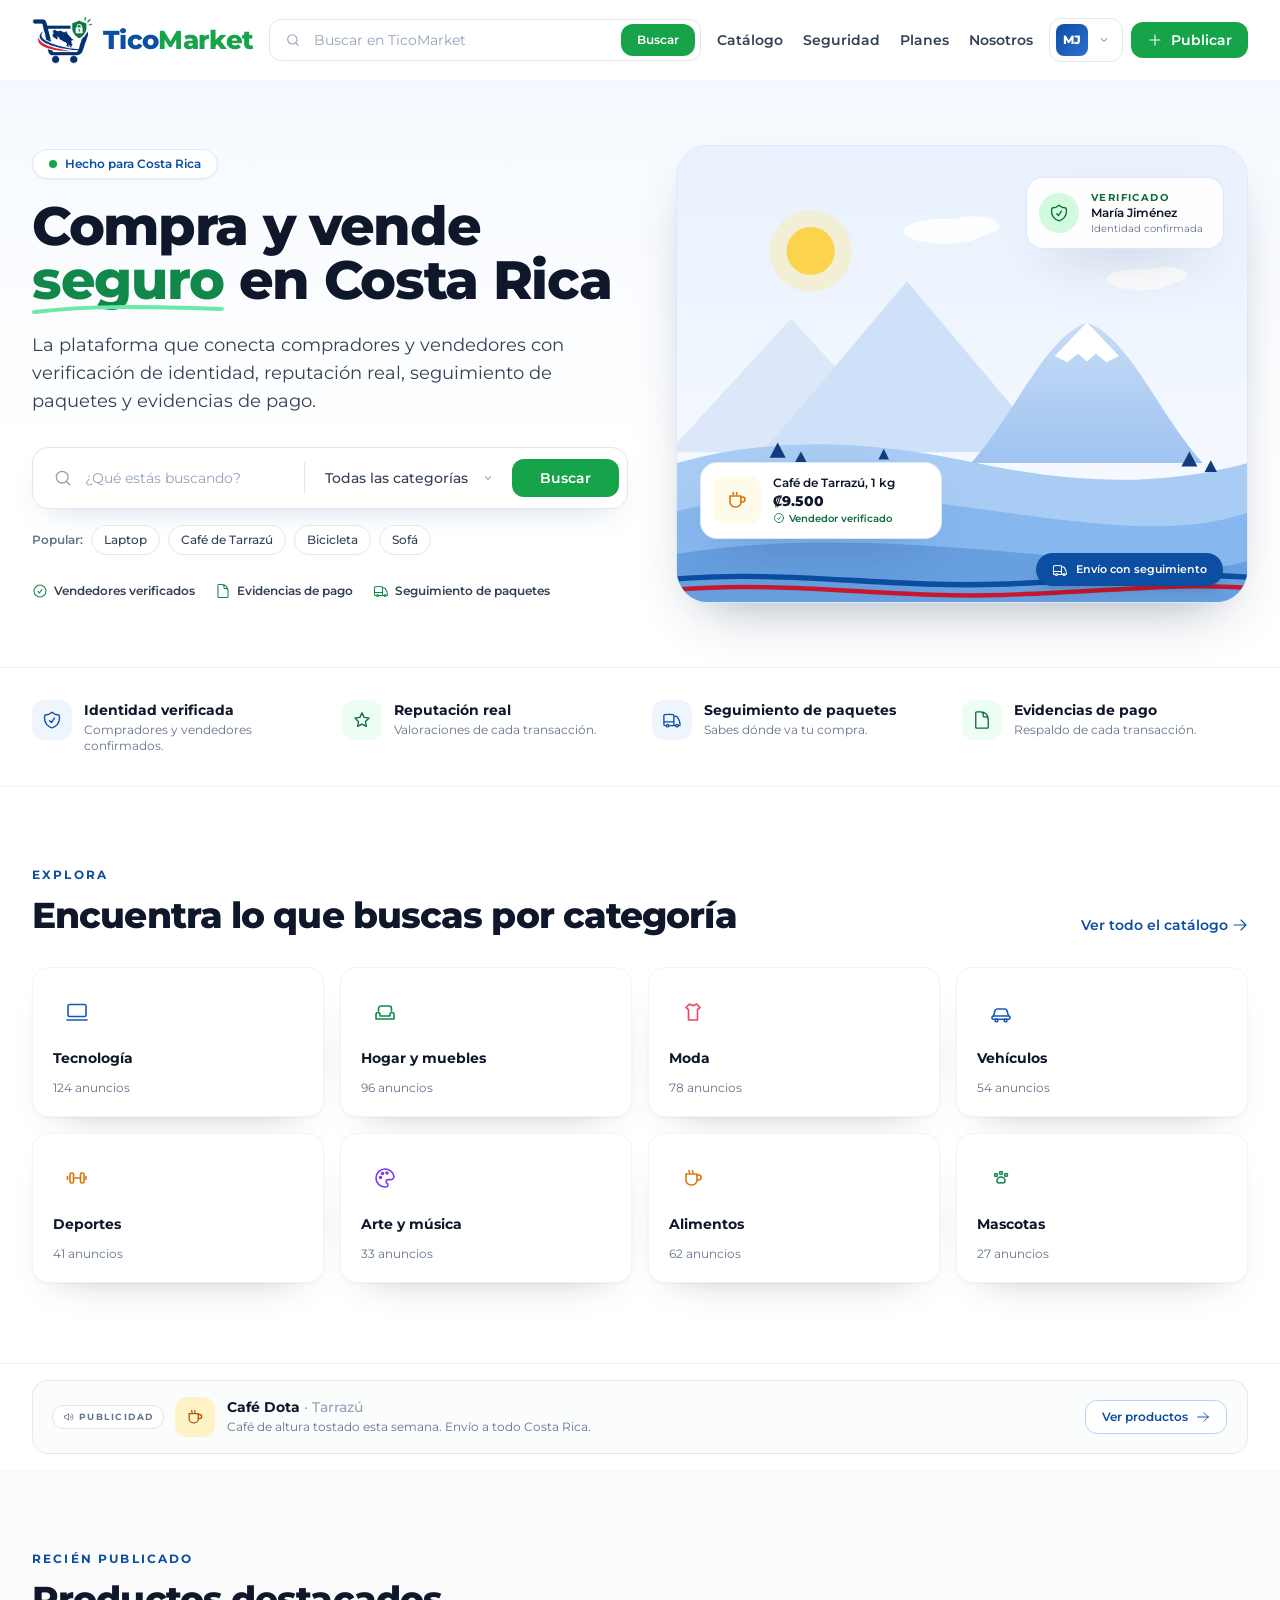
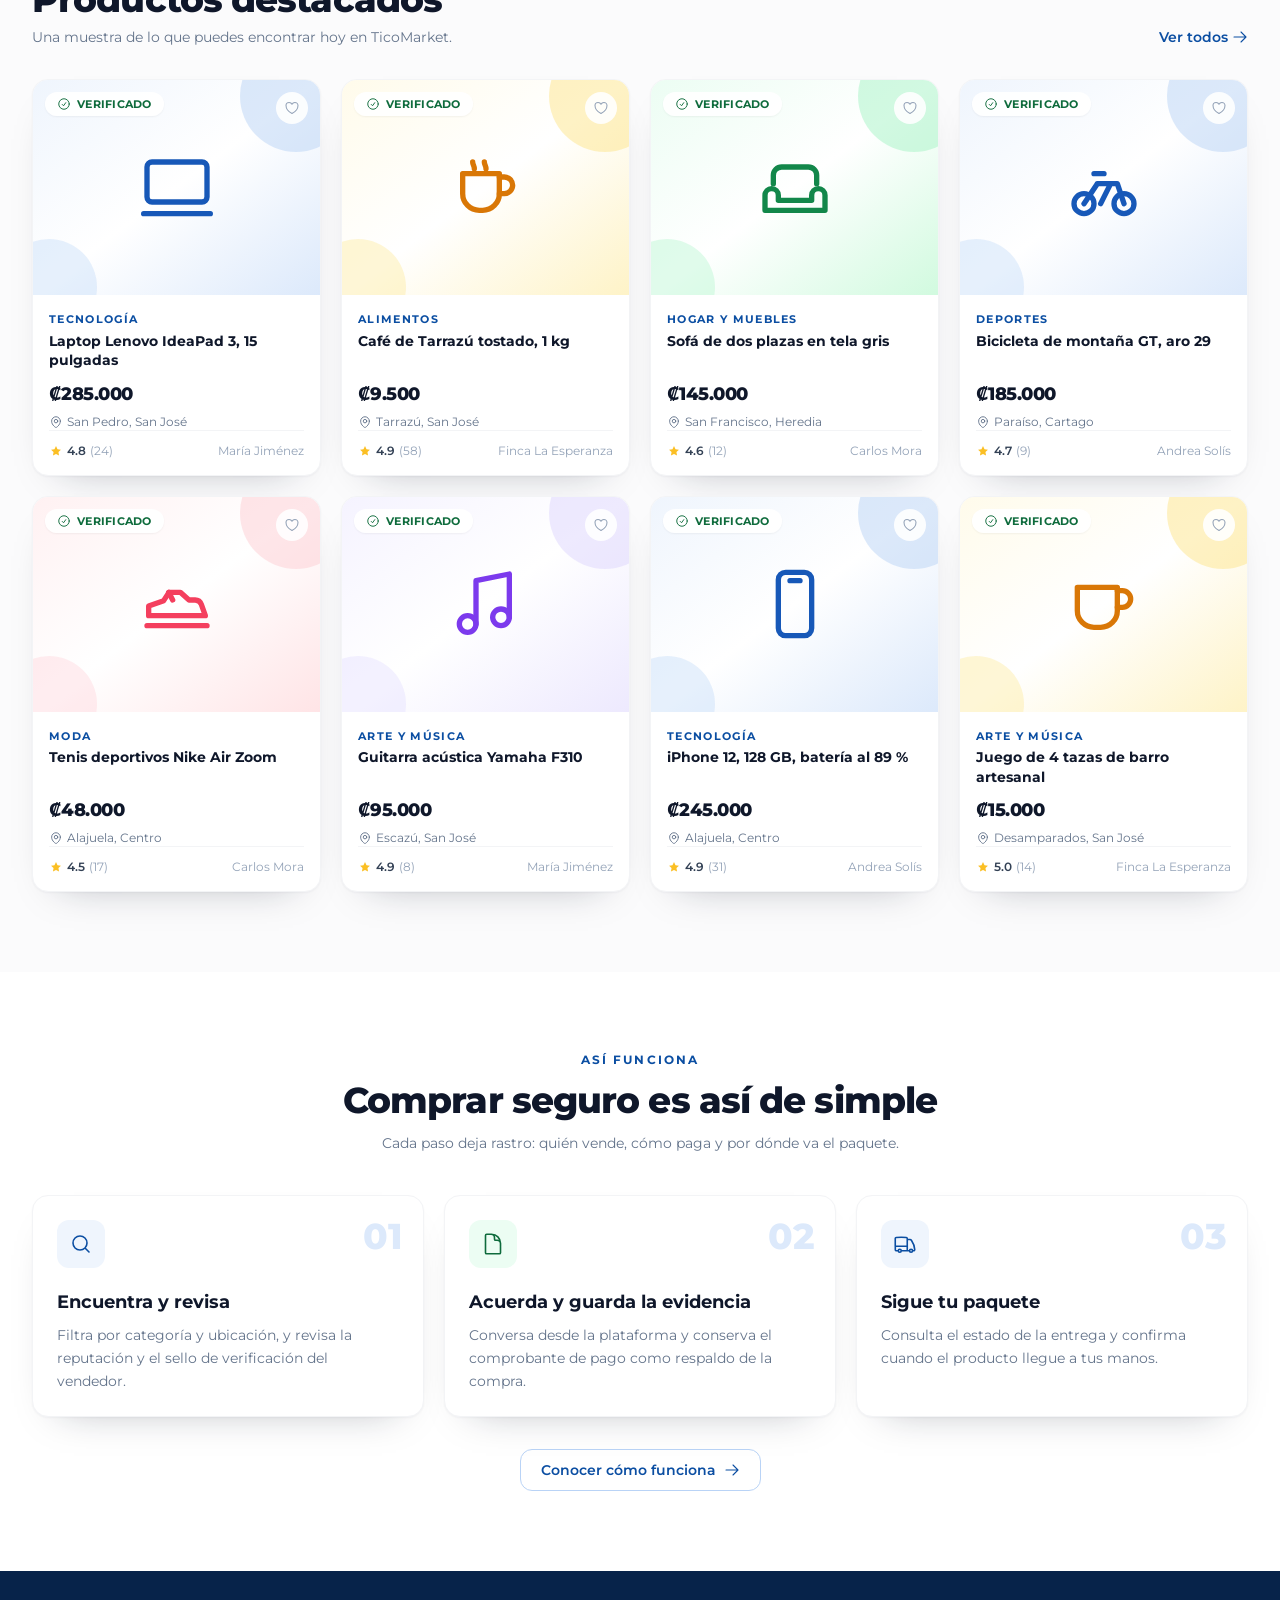
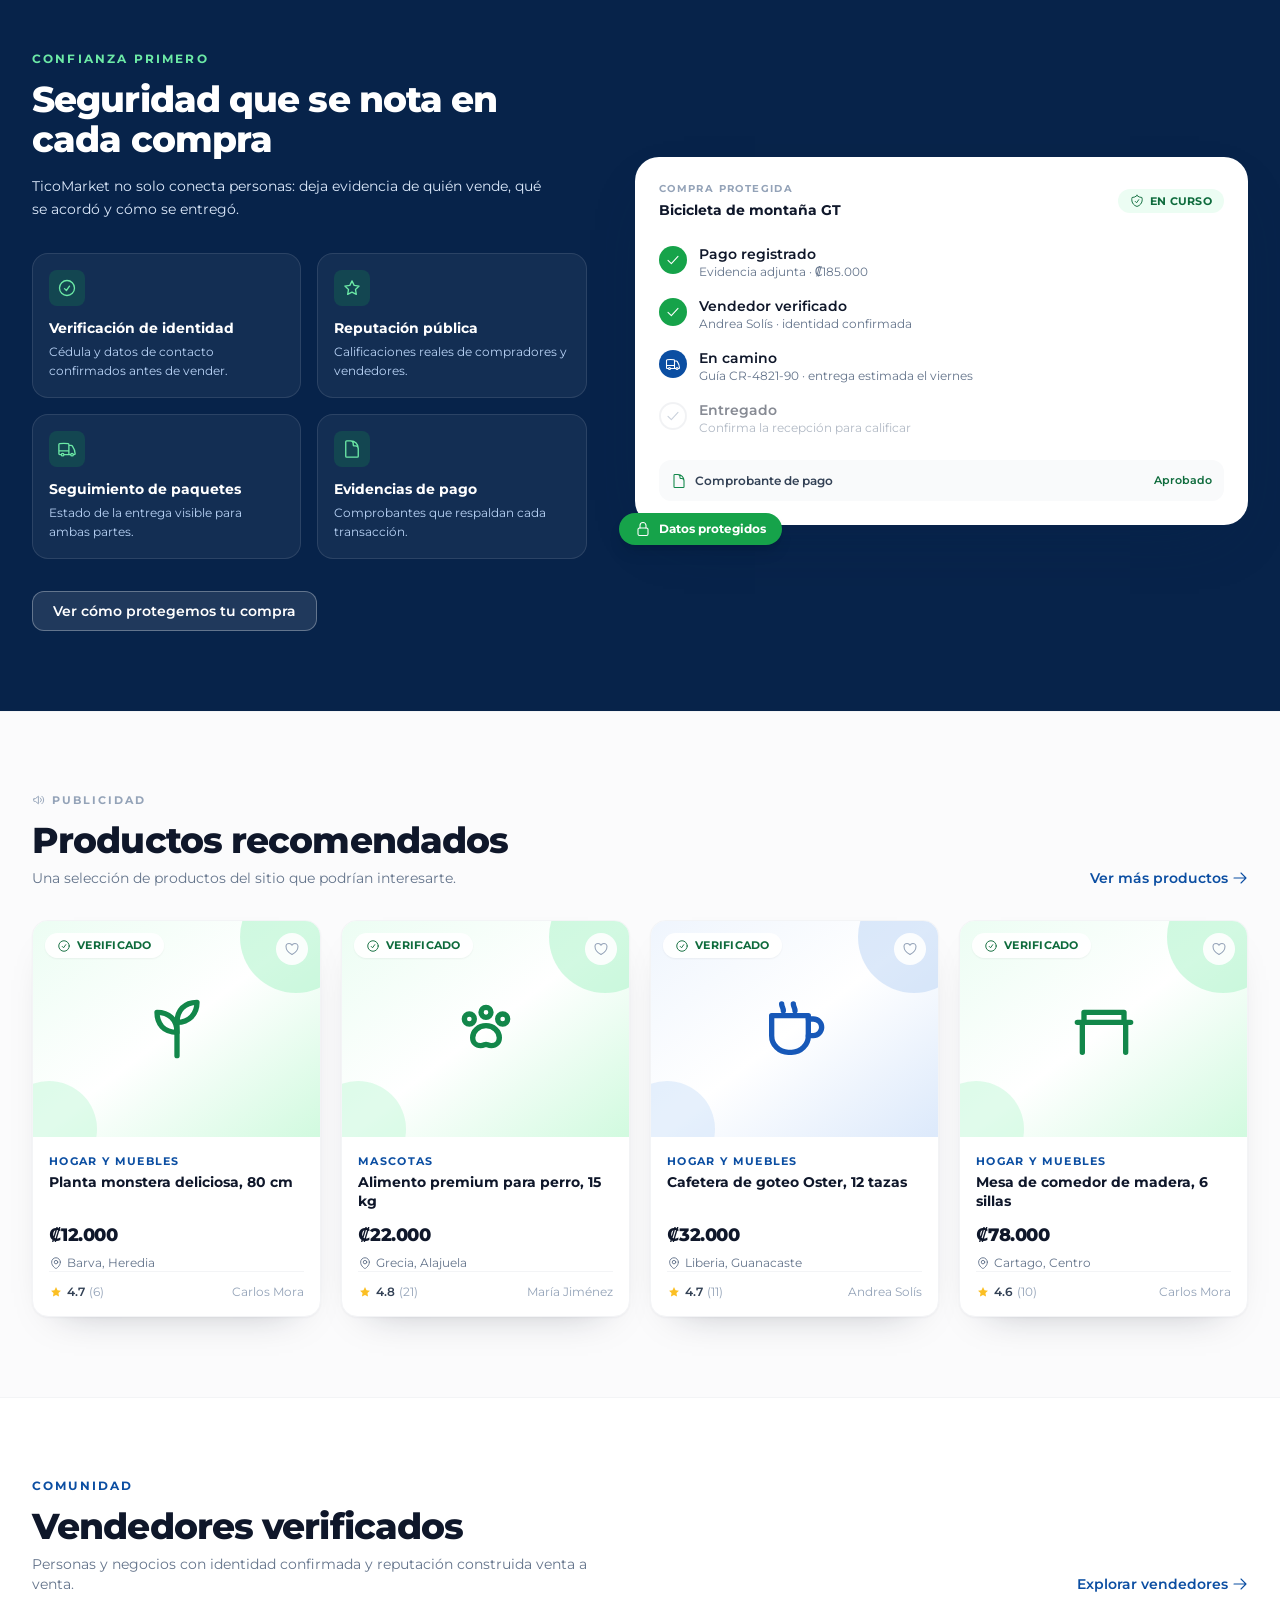
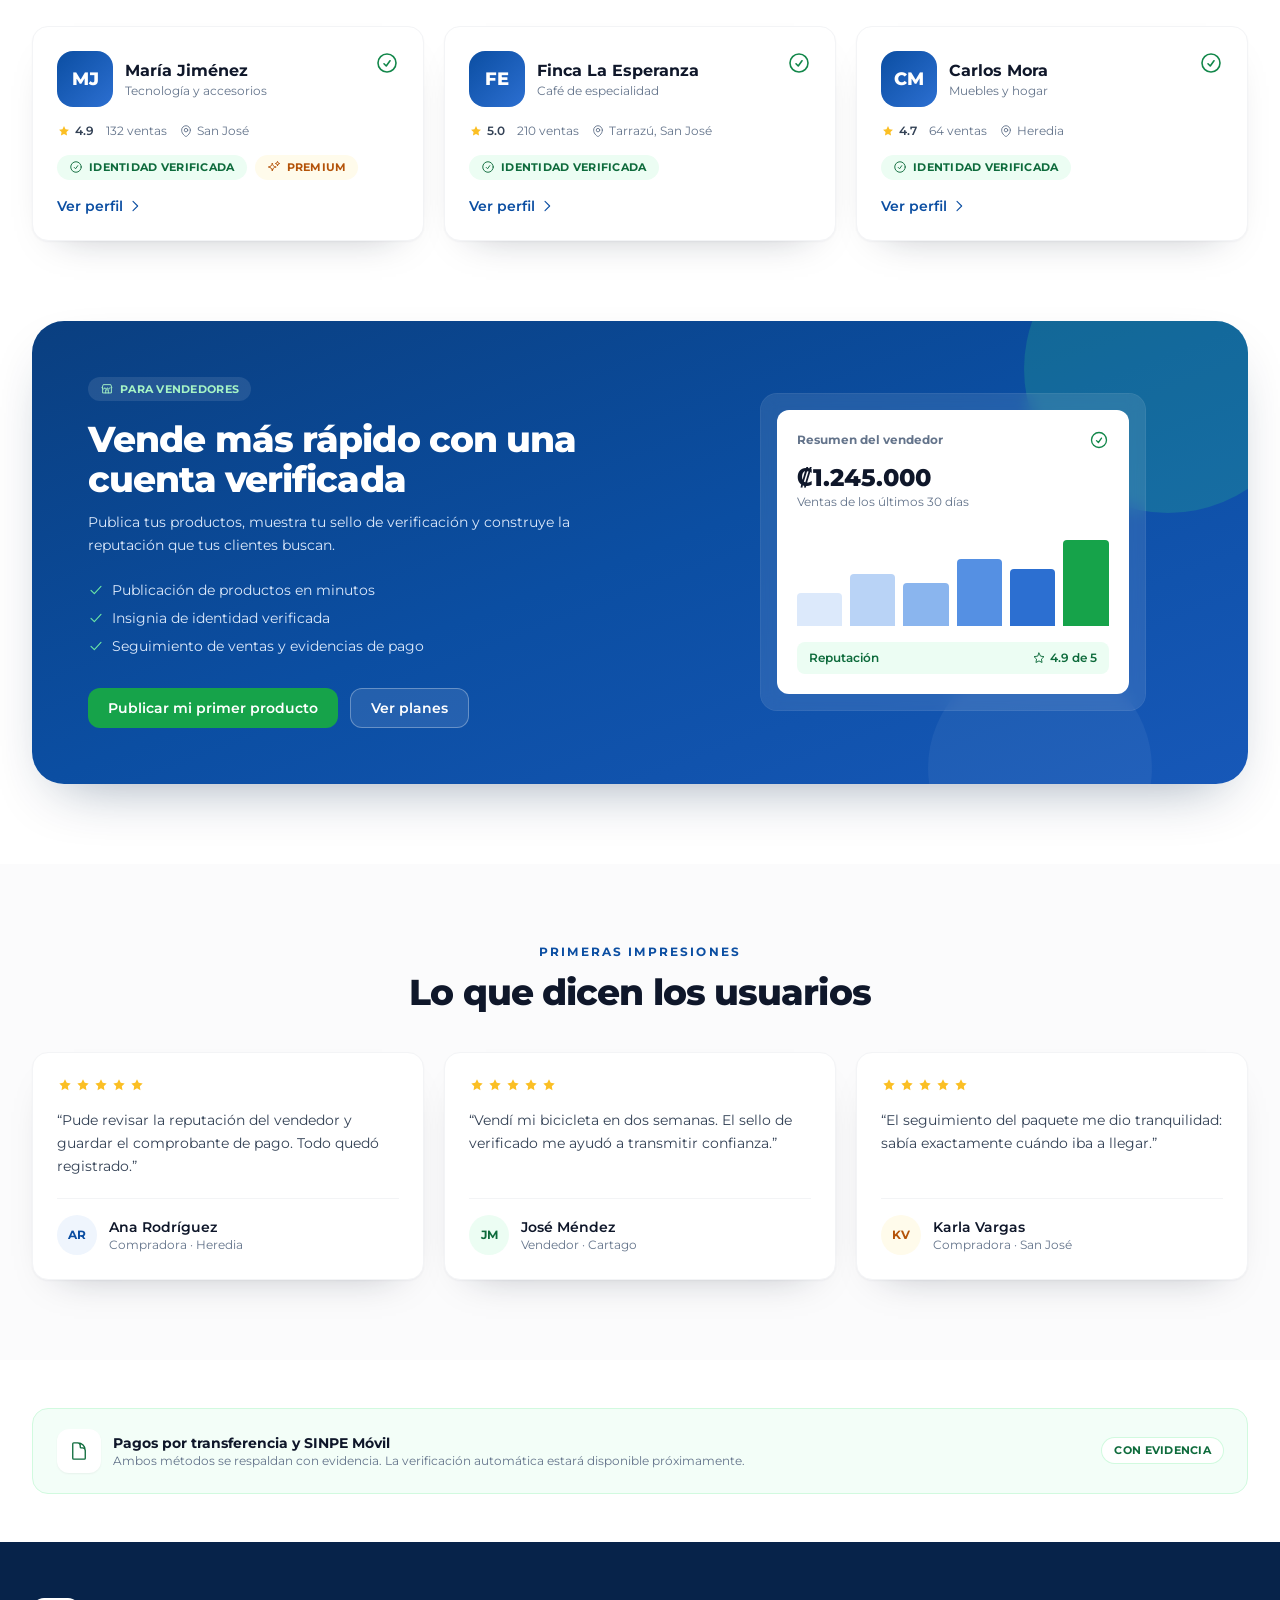
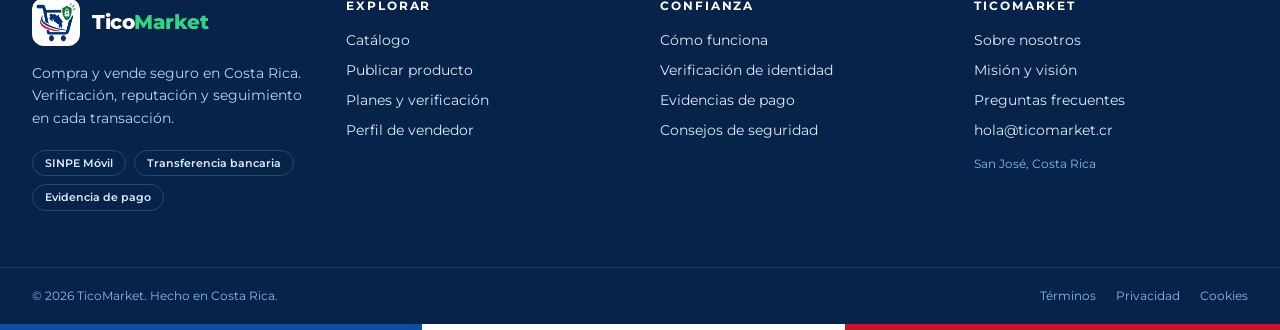
==== commit ca02447e: "Agregado secciones publicidad" ====
--- a/index.html
+++ b/index.html
@@ -298,6 +298,26 @@
       </div>
     </section>
 
+    <aside aria-label="Publicidad" class="border-y border-gray-100 bg-white">
+      <div class="contenedor py-4">
+        <div class="flex flex-col gap-3 rounded-2xl border border-gray-200 bg-gray-50/60 px-5 py-4 sm:flex-row sm:items-center">
+          <span class="inline-flex w-fit shrink-0 items-center gap-1 rounded-full bg-white px-2.5 py-1 text-[9px] font-bold uppercase tracking-[0.16em] text-ink-500 ring-1 ring-gray-200">
+            <span data-icono="megaphone" data-clases="h-3 w-3"></span> Publicidad
+          </span>
+          <div class="flex min-w-0 flex-1 items-start gap-3">
+            <span class="flex h-10 w-10 shrink-0 items-center justify-center rounded-xl bg-amber-100 text-amber-700">
+              <span data-icono="coffee" data-clases="h-5 w-5"></span>
+            </span>
+            <div class="min-w-0">
+              <p class="text-sm font-bold text-ink-900">Café Dota <span class="font-medium text-ink-400">· Tarrazú</span></p>
+              <p class="text-xs leading-relaxed text-ink-500">Café de altura tostado esta semana. Envío a todo Costa Rica.</p>
+            </div>
+          </div>
+          <a href="catalogo.html" class="btn-contorno shrink-0 px-4 py-2 text-xs">Ver productos <span data-icono="arrow" data-clases="h-3.5 w-3.5"></span></a>
+        </div>
+      </div>
+    </aside>
+
     <section id="productos" class="bg-gray-50/70 py-16 sm:py-20">
       <div class="contenedor">
         <div class="flex flex-wrap items-end justify-between gap-4">
@@ -422,6 +442,24 @@
             Datos protegidos
           </div>
         </div>
+      </div>
+    </section>
+
+    <section aria-labelledby="recomendados-titulo" class="border-y border-gray-100 bg-gray-50/70 py-16 sm:py-20">
+      <div class="contenedor">
+        <div class="flex flex-wrap items-end justify-between gap-4">
+          <div>
+            <p class="flex items-center gap-1.5 text-[11px] font-bold uppercase tracking-[0.18em] text-ink-400">
+              <span data-icono="megaphone" data-clases="h-3.5 w-3.5"></span> Publicidad
+            </p>
+            <h2 id="recomendados-titulo" class="titulo-seccion">Productos recomendados</h2>
+            <p class="mt-2 max-w-xl text-sm text-ink-500">Una selección de productos del sitio que podrían interesarte.</p>
+          </div>
+          <a href="catalogo.html" class="enlace inline-flex items-center gap-1 text-sm">
+            Ver más productos <span data-icono="arrow" data-clases="h-4 w-4"></span>
+          </a>
+        </div>
+        <div data-lista="productos" data-ids="p9,p11,p12,p10" class="mt-8 grid grid-cols-1 gap-5 sm:grid-cols-2 lg:grid-cols-4"></div>
       </div>
     </section>
 
--- a/assets/css/estilos.css
+++ b/assets/css/estilos.css
@@ -1 +1 @@
-*,:after,:before{--tw-border-spacing-x:0;--tw-border-spacing-y:0;--tw-translate-x:0;--tw-translate-y:0;--tw-rotate:0;--tw-skew-x:0;--tw-skew-y:0;--tw-scale-x:1;--tw-scale-y:1;--tw-pan-x: ;--tw-pan-y: ;--tw-pinch-zoom: ;--tw-scroll-snap-strictness:proximity;--tw-gradient-from-position: ;--tw-gradient-via-position: ;--tw-gradient-to-position: ;--tw-ordinal: ;--tw-slashed-zero: ;--tw-numeric-figure: ;--tw-numeric-spacing: ;--tw-numeric-fraction: ;--tw-ring-inset: ;--tw-ring-offset-width:0px;--tw-ring-offset-color:#fff;--tw-ring-color:rgba(59,130,246,.5);--tw-ring-offset-shadow:0 0 #0000;--tw-ring-shadow:0 0 #0000;--tw-shadow:0 0 #0000;--tw-shadow-colored:0 0 #0000;--tw-blur: ;--tw-brightness: ;--tw-contrast: ;--tw-grayscale: ;--tw-hue-rotate: ;--tw-invert: ;--tw-saturate: ;--tw-sepia: ;--tw-drop-shadow: ;--tw-backdrop-blur: ;--tw-backdrop-brightness: ;--tw-backdrop-contrast: ;--tw-backdrop-grayscale: ;--tw-backdrop-hue-rotate: ;--tw-backdrop-invert: ;--tw-backdrop-opacity: ;--tw-backdrop-saturate: ;--tw-backdrop-sepia: ;--tw-contain-size: ;--tw-contain-layout: ;--tw-contain-paint: ;--tw-contain-style: }::backdrop{--tw-border-spacing-x:0;--tw-border-spacing-y:0;--tw-translate-x:0;--tw-translate-y:0;--tw-rotate:0;--tw-skew-x:0;--tw-skew-y:0;--tw-scale-x:1;--tw-scale-y:1;--tw-pan-x: ;--tw-pan-y: ;--tw-pinch-zoom: ;--tw-scroll-snap-strictness:proximity;--tw-gradient-from-position: ;--tw-gradient-via-position: ;--tw-gradient-to-position: ;--tw-ordinal: ;--tw-slashed-zero: ;--tw-numeric-figure: ;--tw-numeric-spacing: ;--tw-numeric-fraction: ;--tw-ring-inset: ;--tw-ring-offset-width:0px;--tw-ring-offset-color:#fff;--tw-ring-color:rgba(59,130,246,.5);--tw-ring-offset-shadow:0 0 #0000;--tw-ring-shadow:0 0 #0000;--tw-shadow:0 0 #0000;--tw-shadow-colored:0 0 #0000;--tw-blur: ;--tw-brightness: ;--tw-contrast: ;--tw-grayscale: ;--tw-hue-rotate: ;--tw-invert: ;--tw-saturate: ;--tw-sepia: ;--tw-drop-shadow: ;--tw-backdrop-blur: ;--tw-backdrop-brightness: ;--tw-backdrop-contrast: ;--tw-backdrop-grayscale: ;--tw-backdrop-hue-rotate: ;--tw-backdrop-invert: ;--tw-backdrop-opacity: ;--tw-backdrop-saturate: ;--tw-backdrop-sepia: ;--tw-contain-size: ;--tw-contain-layout: ;--tw-contain-paint: ;--tw-contain-style: }/*! tailwindcss v3.4.19 | MIT License | https://tailwindcss.com*/*,:after,:before{box-sizing:border-box;border:0 solid #e5e7eb}:after,:before{--tw-content:""}:host,html{line-height:1.5;-webkit-text-size-adjust:100%;-moz-tab-size:4;-o-tab-size:4;tab-size:4;font-family:Montserrat,ui-sans-serif,system-ui,Segoe UI,sans-serif;font-feature-settings:normal;font-variation-settings:normal;-webkit-tap-highlight-color:transparent}body{margin:0;line-height:inherit}hr{height:0;color:inherit;border-top-width:1px}abbr:where([title]){-webkit-text-decoration:underline dotted;text-decoration:underline dotted}h1,h2,h3,h4,h5,h6{font-size:inherit;font-weight:inherit}a{color:inherit;text-decoration:inherit}b,strong{font-weight:bolder}code,kbd,pre,samp{font-family:ui-monospace,SFMono-Regular,Menlo,Monaco,Consolas,Liberation Mono,Courier New,monospace;font-feature-settings:normal;font-variation-settings:normal;font-size:1em}small{font-size:80%}sub,sup{font-size:75%;line-height:0;position:relative;vertical-align:baseline}sub{bottom:-.25em}sup{top:-.5em}table{text-indent:0;border-color:inherit;border-collapse:collapse}button,input,optgroup,select,textarea{font-family:inherit;font-feature-settings:inherit;font-variation-settings:inherit;font-size:100%;font-weight:inherit;line-height:inherit;letter-spacing:inherit;color:inherit;margin:0;padding:0}button,select{text-transform:none}button,input:where([type=button]),input:where([type=reset]),input:where([type=submit]){-webkit-appearance:button;background-color:transparent;background-image:none}:-moz-focusring{outline:auto}:-moz-ui-invalid{box-shadow:none}progress{vertical-align:baseline}::-webkit-inner-spin-button,::-webkit-outer-spin-button{height:auto}[type=search]{-webkit-appearance:textfield;outline-offset:-2px}::-webkit-search-decoration{-webkit-appearance:none}::-webkit-file-upload-button{-webkit-appearance:button;font:inherit}summary{display:list-item}blockquote,dd,dl,figure,h1,h2,h3,h4,h5,h6,hr,p,pre{margin:0}fieldset{margin:0}fieldset,legend{padding:0}menu,ol,ul{list-style:none;margin:0;padding:0}dialog{padding:0}textarea{resize:vertical}input::-moz-placeholder,textarea::-moz-placeholder{opacity:1;color:#9ca3af}input::placeholder,textarea::placeholder{opacity:1;color:#9ca3af}[role=button],button{cursor:pointer}:disabled{cursor:default}audio,canvas,embed,iframe,img,object,svg,video{display:block;vertical-align:middle}img,video{max-width:100%;height:auto}[hidden]:where(:not([hidden=until-found])){display:none}html{scroll-behavior:smooth}body{--tw-bg-opacity:1;background-color:rgb(255 255 255/var(--tw-bg-opacity,1));font-family:Montserrat,ui-sans-serif,system-ui,Segoe UI,sans-serif;--tw-text-opacity:1;color:rgb(15 23 42/var(--tw-text-opacity,1));-webkit-font-smoothing:antialiased;-moz-osx-font-smoothing:grayscale}::-moz-selection{--tw-bg-opacity:1;background-color:rgb(220 233 251/var(--tw-bg-opacity,1));--tw-text-opacity:1;color:rgb(7 35 74/var(--tw-text-opacity,1))}::selection{--tw-bg-opacity:1;background-color:rgb(220 233 251/var(--tw-bg-opacity,1));--tw-text-opacity:1;color:rgb(7 35 74/var(--tw-text-opacity,1))}:focus-visible{outline:2px solid transparent;outline-offset:2px;--tw-ring-offset-shadow:var(--tw-ring-inset) 0 0 0 var(--tw-ring-offset-width) var(--tw-ring-offset-color);--tw-ring-shadow:var(--tw-ring-inset) 0 0 0 calc(2px + var(--tw-ring-offset-width)) var(--tw-ring-color);box-shadow:var(--tw-ring-offset-shadow),var(--tw-ring-shadow),var(--tw-shadow,0 0 #0000);--tw-ring-opacity:1;--tw-ring-color:rgb(44 111 209/var(--tw-ring-opacity,1));--tw-ring-offset-width:2px;--tw-ring-offset-color:#fff}.\!contenedor{margin-left:auto;margin-right:auto;width:100%;max-width:80rem;padding-left:1rem;padding-right:1rem}@media (min-width:640px){.\!contenedor{padding-left:1.5rem;padding-right:1.5rem}}@media (min-width:1024px){.\!contenedor{padding-left:2rem;padding-right:2rem}}.contenedor{margin-left:auto;margin-right:auto;width:100%;max-width:80rem;padding-left:1rem;padding-right:1rem}@media (min-width:640px){.contenedor{padding-left:1.5rem;padding-right:1.5rem}}@media (min-width:1024px){.contenedor{padding-left:2rem;padding-right:2rem}}.btn{display:inline-flex;align-items:center;justify-content:center;gap:.5rem;white-space:nowrap;border-radius:.75rem;padding:.75rem 1.25rem;font-size:.875rem;line-height:1.25rem;font-weight:600;line-height:1;transition-property:color,background-color,border-color,text-decoration-color,fill,stroke;transition-timing-function:cubic-bezier(.4,0,.2,1);transition-duration:.15s}.btn:focus-visible{--tw-ring-offset-width:2px}.btn:disabled{cursor:not-allowed;opacity:.6}.btn-primario{display:inline-flex;align-items:center;justify-content:center;gap:.5rem;white-space:nowrap;border-radius:.75rem;padding:.75rem 1.25rem;font-size:.875rem;line-height:1.25rem;font-weight:600;line-height:1;transition-property:color,background-color,border-color,text-decoration-color,fill,stroke;transition-timing-function:cubic-bezier(.4,0,.2,1);transition-duration:.15s}.btn-primario:focus-visible{--tw-ring-offset-width:2px}.btn-primario:disabled{cursor:not-allowed;opacity:.6}.btn-primario{--tw-bg-opacity:1;background-color:rgb(11 78 162/var(--tw-bg-opacity,1));--tw-text-opacity:1;color:rgb(255 255 255/var(--tw-text-opacity,1))}.btn-primario:hover{--tw-bg-opacity:1;background-color:rgb(10 63 128/var(--tw-bg-opacity,1))}.btn-verde{display:inline-flex;align-items:center;justify-content:center;gap:.5rem;white-space:nowrap;border-radius:.75rem;padding:.75rem 1.25rem;font-size:.875rem;line-height:1.25rem;font-weight:600;line-height:1;transition-property:color,background-color,border-color,text-decoration-color,fill,stroke;transition-timing-function:cubic-bezier(.4,0,.2,1);transition-duration:.15s}.btn-verde:focus-visible{--tw-ring-offset-width:2px}.btn-verde:disabled{cursor:not-allowed;opacity:.6}.btn-verde{--tw-bg-opacity:1;background-color:rgb(22 163 74/var(--tw-bg-opacity,1));--tw-text-opacity:1;color:rgb(255 255 255/var(--tw-text-opacity,1))}.btn-verde:hover{--tw-bg-opacity:1;background-color:rgb(18 135 74/var(--tw-bg-opacity,1))}.btn-contorno{display:inline-flex;align-items:center;justify-content:center;gap:.5rem;white-space:nowrap;border-radius:.75rem;padding:.75rem 1.25rem;font-size:.875rem;line-height:1.25rem;font-weight:600;line-height:1;transition-property:color,background-color,border-color,text-decoration-color,fill,stroke;transition-timing-function:cubic-bezier(.4,0,.2,1);transition-duration:.15s}.btn-contorno:focus-visible{--tw-ring-offset-width:2px}.btn-contorno:disabled{cursor:not-allowed;opacity:.6}.btn-contorno{border-width:1px;--tw-border-opacity:1;border-color:rgb(185 211 246/var(--tw-border-opacity,1));--tw-bg-opacity:1;background-color:rgb(255 255 255/var(--tw-bg-opacity,1));--tw-text-opacity:1;color:rgb(11 78 162/var(--tw-text-opacity,1))}.btn-contorno:hover{--tw-border-opacity:1;border-color:rgb(138 181 238/var(--tw-border-opacity,1));--tw-bg-opacity:1;background-color:rgb(239 245 253/var(--tw-bg-opacity,1))}.btn-fantasma{display:inline-flex;align-items:center;justify-content:center;gap:.5rem;white-space:nowrap;border-radius:.75rem;padding:.75rem 1.25rem;font-size:.875rem;line-height:1.25rem;font-weight:600;line-height:1;transition-property:color,background-color,border-color,text-decoration-color,fill,stroke;transition-timing-function:cubic-bezier(.4,0,.2,1);transition-duration:.15s}.btn-fantasma:focus-visible{--tw-ring-offset-width:2px}.btn-fantasma:disabled{cursor:not-allowed;opacity:.6}.btn-fantasma{--tw-text-opacity:1;color:rgb(11 78 162/var(--tw-text-opacity,1))}.btn-fantasma:hover{--tw-bg-opacity:1;background-color:rgb(239 245 253/var(--tw-bg-opacity,1))}.btn-claro{display:inline-flex;align-items:center;justify-content:center;gap:.5rem;white-space:nowrap;border-radius:.75rem;padding:.75rem 1.25rem;font-size:.875rem;line-height:1.25rem;font-weight:600;line-height:1;transition-property:color,background-color,border-color,text-decoration-color,fill,stroke;transition-timing-function:cubic-bezier(.4,0,.2,1);transition-duration:.15s}.btn-claro:focus-visible{--tw-ring-offset-width:2px}.btn-claro:disabled{cursor:not-allowed;opacity:.6}.btn-claro{border-width:1px;border-color:hsla(0,0%,100%,.3);background-color:hsla(0,0%,100%,.1);--tw-text-opacity:1;color:rgb(255 255 255/var(--tw-text-opacity,1))}.btn-claro:hover{background-color:hsla(0,0%,100%,.2)}.\!campo{width:100%;border-radius:.75rem;border-width:1px;--tw-border-opacity:1;border-color:rgb(229 231 235/var(--tw-border-opacity,1));--tw-bg-opacity:1;background-color:rgb(255 255 255/var(--tw-bg-opacity,1));padding:.75rem 1rem;font-size:.875rem;line-height:1.25rem;--tw-text-opacity:1;color:rgb(15 23 42/var(--tw-text-opacity,1))}.\!campo::-moz-placeholder{--tw-text-opacity:1;color:rgb(148 163 184/var(--tw-text-opacity,1))}.\!campo::placeholder{--tw-text-opacity:1;color:rgb(148 163 184/var(--tw-text-opacity,1))}.\!campo:focus{--tw-border-opacity:1;border-color:rgb(85 144 227/var(--tw-border-opacity,1));outline:2px solid transparent;outline-offset:2px;--tw-ring-offset-shadow:var(--tw-ring-inset) 0 0 0 var(--tw-ring-offset-width) var(--tw-ring-offset-color);--tw-ring-shadow:var(--tw-ring-inset) 0 0 0 calc(4px + var(--tw-ring-offset-width)) var(--tw-ring-color);box-shadow:var(--tw-ring-offset-shadow),var(--tw-ring-shadow),var(--tw-shadow,0 0 #0000);--tw-ring-opacity:1;--tw-ring-color:rgb(220 233 251/var(--tw-ring-opacity,1))}.campo{width:100%;border-radius:.75rem;border-width:1px;--tw-border-opacity:1;border-color:rgb(229 231 235/var(--tw-border-opacity,1));--tw-bg-opacity:1;background-color:rgb(255 255 255/var(--tw-bg-opacity,1));padding:.75rem 1rem;font-size:.875rem;line-height:1.25rem;--tw-text-opacity:1;color:rgb(15 23 42/var(--tw-text-opacity,1))}.campo::-moz-placeholder{--tw-text-opacity:1;color:rgb(148 163 184/var(--tw-text-opacity,1))}.campo::placeholder{--tw-text-opacity:1;color:rgb(148 163 184/var(--tw-text-opacity,1))}.campo:focus{--tw-border-opacity:1;border-color:rgb(85 144 227/var(--tw-border-opacity,1));outline:2px solid transparent;outline-offset:2px;--tw-ring-offset-shadow:var(--tw-ring-inset) 0 0 0 var(--tw-ring-offset-width) var(--tw-ring-offset-color);--tw-ring-shadow:var(--tw-ring-inset) 0 0 0 calc(4px + var(--tw-ring-offset-width)) var(--tw-ring-color);box-shadow:var(--tw-ring-offset-shadow),var(--tw-ring-shadow),var(--tw-shadow,0 0 #0000);--tw-ring-opacity:1;--tw-ring-color:rgb(220 233 251/var(--tw-ring-opacity,1))}.campo-error{--tw-border-opacity:1;border-color:rgb(253 164 175/var(--tw-border-opacity,1))}.campo-error:focus{--tw-border-opacity:1;border-color:rgb(251 113 133/var(--tw-border-opacity,1));--tw-ring-opacity:1;--tw-ring-color:rgb(255 228 230/var(--tw-ring-opacity,1))}.tarjeta{border-radius:1rem;border-width:1px;--tw-border-opacity:1;border-color:rgb(243 244 246/var(--tw-border-opacity,1));--tw-bg-opacity:1;background-color:rgb(255 255 255/var(--tw-bg-opacity,1));--tw-shadow:0 1px 2px rgba(15,23,42,.04),0 18px 40px -28px rgba(15,23,42,.35);--tw-shadow-colored:0 1px 2px var(--tw-shadow-color),0 18px 40px -28px var(--tw-shadow-color);box-shadow:var(--tw-ring-offset-shadow,0 0 #0000),var(--tw-ring-shadow,0 0 #0000),var(--tw-shadow)}.seccion{padding-top:4rem;padding-bottom:4rem}@media (min-width:640px){.seccion{padding-top:5rem;padding-bottom:5rem}}.antetitulo{font-size:.75rem;line-height:1rem;font-weight:700;text-transform:uppercase;letter-spacing:.18em;--tw-text-opacity:1;color:rgb(11 78 162/var(--tw-text-opacity,1))}.titulo-seccion{margin-top:.75rem;font-size:1.875rem;line-height:2.25rem;font-weight:800;letter-spacing:-.025em;--tw-text-opacity:1;color:rgb(15 23 42/var(--tw-text-opacity,1))}@media (min-width:640px){.titulo-seccion{font-size:2.25rem;line-height:2.5rem}}.enlace{font-weight:600;--tw-text-opacity:1;color:rgb(11 78 162/var(--tw-text-opacity,1));transition-property:color,background-color,border-color,text-decoration-color,fill,stroke;transition-timing-function:cubic-bezier(.4,0,.2,1);transition-duration:.15s}.enlace:hover{--tw-text-opacity:1;color:rgb(10 63 128/var(--tw-text-opacity,1))}.sello{display:inline-flex;align-items:center;gap:.375rem;border-radius:9999px;padding:.25rem .75rem;font-size:11px;font-weight:700;text-transform:uppercase;letter-spacing:.025em}.sr-only{position:absolute;width:1px;height:1px;padding:0;margin:-1px;overflow:hidden;clip:rect(0,0,0,0);white-space:nowrap;border-width:0}.pointer-events-none{pointer-events:none}.visible{visibility:visible}.fixed{position:fixed}.absolute{position:absolute}.relative{position:relative}.sticky{position:sticky}.inset-0{inset:0}.inset-x-4{left:1rem;right:1rem}.inset-y-0{top:0;bottom:0}.-bottom-10{bottom:-2.5rem}.-bottom-16{bottom:-4rem}.-bottom-2{bottom:-.5rem}.-bottom-20{bottom:-5rem}.-bottom-24{bottom:-6rem}.-bottom-4{bottom:-1rem}.-bottom-5{bottom:-1.25rem}.-left-10{left:-2.5rem}.-left-4{left:-1rem}.-left-8{left:-2rem}.-right-10{right:-2.5rem}.-right-16{right:-4rem}.-right-8{right:-2rem}.-top-10{top:-2.5rem}.-top-12{top:-3rem}.-top-24{top:-6rem}.bottom-14{bottom:3.5rem}.bottom-4{bottom:1rem}.left-0{left:0}.left-1\/3{left:33.333333%}.left-2{left:.5rem}.left-3{left:.75rem}.left-3\.5{left:.875rem}.left-4{left:1rem}.left-5{left:1.25rem}.right-0{right:0}.right-1\.5{right:.375rem}.right-2{right:.5rem}.right-24{right:6rem}.right-28{right:7rem}.right-3{right:.75rem}.right-4{right:1rem}.right-5{right:1.25rem}.top-0{top:0}.top-1\/2{top:50%}.top-10{top:2.5rem}.top-2{top:.5rem}.top-3{top:.75rem}.top-4{top:1rem}.top-5{top:1.25rem}.top-6{top:1.5rem}.top-7{top:1.75rem}.top-full{top:100%}.z-10{z-index:10}.z-40{z-index:40}.z-50{z-index:50}.mx-auto{margin-left:auto;margin-right:auto}.-mb-px{margin-bottom:-1px}.-mt-16{margin-top:-4rem}.mb-4{margin-bottom:1rem}.ml-auto{margin-left:auto}.mt-0\.5{margin-top:.125rem}.mt-1{margin-top:.25rem}.mt-1\.5{margin-top:.375rem}.mt-10{margin-top:2.5rem}.mt-12{margin-top:3rem}.mt-14{margin-top:3.5rem}.mt-2{margin-top:.5rem}.mt-3{margin-top:.75rem}.mt-4{margin-top:1rem}.mt-5{margin-top:1.25rem}.mt-6{margin-top:1.5rem}.mt-7{margin-top:1.75rem}.mt-8{margin-top:2rem}.mt-auto{margin-top:auto}.line-clamp-2{overflow:hidden;display:-webkit-box;-webkit-box-orient:vertical;-webkit-line-clamp:2}.block{display:block}.inline-block{display:inline-block}.flex{display:flex}.inline-flex{display:inline-flex}.table{display:table}.grid{display:grid}.contents{display:contents}.hidden{display:none}.aspect-\[4\/3\]{aspect-ratio:4/3}.aspect-\[5\/4\]{aspect-ratio:5/4}.aspect-square{aspect-ratio:1/1}.h-1\.5{height:.375rem}.h-10{height:2.5rem}.h-11{height:2.75rem}.h-12{height:3rem}.h-14{height:3.5rem}.h-16{height:4rem}.h-2{height:.5rem}.h-20{height:5rem}.h-24{height:6rem}.h-28{height:7rem}.h-3{height:.75rem}.h-3\.5{height:.875rem}.h-32{height:8rem}.h-4{height:1rem}.h-40{height:10rem}.h-48{height:12rem}.h-5{height:1.25rem}.h-56{height:14rem}.h-6{height:1.5rem}.h-7{height:1.75rem}.h-72{height:18rem}.h-8{height:2rem}.h-9{height:2.25rem}.h-\[calc\(100\%-1\.75rem\)\]{height:calc(100% - 1.75rem)}.h-\[calc\(100\%-2\.5rem\)\]{height:calc(100% - 2.5rem)}.h-fit{height:-moz-fit-content;height:fit-content}.h-full{height:100%}.min-h-\[2\.5rem\]{min-height:2.5rem}.w-1\.5{width:.375rem}.w-1\/3{width:33.333333%}.w-10{width:2.5rem}.w-11{width:2.75rem}.w-12{width:3rem}.w-14{width:3.5rem}.w-16{width:4rem}.w-2{width:.5rem}.w-20{width:5rem}.w-24{width:6rem}.w-28{width:7rem}.w-3{width:.75rem}.w-3\.5{width:.875rem}.w-32{width:8rem}.w-4{width:1rem}.w-40{width:10rem}.w-48{width:12rem}.w-5{width:1.25rem}.w-56{width:14rem}.w-6{width:1.5rem}.w-60{width:15rem}.w-64{width:16rem}.w-7{width:1.75rem}.w-72{width:18rem}.w-8{width:2rem}.w-9{width:2.25rem}.w-auto{width:auto}.w-fit{width:-moz-fit-content;width:fit-content}.w-full{width:100%}.w-px{width:1px}.min-w-0{min-width:0}.min-w-\[640px\]{min-width:640px}.min-w-\[780px\]{min-width:780px}.max-w-2xl{max-width:42rem}.max-w-3xl{max-width:48rem}.max-w-\[220px\]{max-width:220px}.max-w-lg{max-width:32rem}.max-w-md{max-width:28rem}.max-w-sm{max-width:24rem}.max-w-xl{max-width:36rem}.max-w-xs{max-width:20rem}.flex-1{flex:1 1 0%}.shrink-0{flex-shrink:0}.-translate-y-1\/2{--tw-translate-y:-50%}.-translate-y-1\/2,.rotate-180{transform:translate(var(--tw-translate-x),var(--tw-translate-y)) rotate(var(--tw-rotate)) skewX(var(--tw-skew-x)) skewY(var(--tw-skew-y)) scaleX(var(--tw-scale-x)) scaleY(var(--tw-scale-y))}.rotate-180{--tw-rotate:180deg}.rotate-45{--tw-rotate:45deg;transform:translate(var(--tw-translate-x),var(--tw-translate-y)) rotate(var(--tw-rotate)) skewX(var(--tw-skew-x)) skewY(var(--tw-skew-y)) scaleX(var(--tw-scale-x)) scaleY(var(--tw-scale-y))}.cursor-pointer{cursor:pointer}.scroll-mt-24{scroll-margin-top:6rem}.scroll-mt-28{scroll-margin-top:7rem}.appearance-none{-webkit-appearance:none;-moz-appearance:none;appearance:none}.grid-cols-1{grid-template-columns:repeat(1,minmax(0,1fr))}.grid-cols-2{grid-template-columns:repeat(2,minmax(0,1fr))}.grid-cols-3{grid-template-columns:repeat(3,minmax(0,1fr))}.grid-cols-4{grid-template-columns:repeat(4,minmax(0,1fr))}.flex-col{flex-direction:column}.flex-wrap{flex-wrap:wrap}.items-start{align-items:flex-start}.items-end{align-items:flex-end}.items-center{align-items:center}.justify-center{justify-content:center}.justify-between{justify-content:space-between}.gap-0\.5{gap:.125rem}.gap-1{gap:.25rem}.gap-1\.5{gap:.375rem}.gap-10{gap:2.5rem}.gap-12{gap:3rem}.gap-2{gap:.5rem}.gap-2\.5{gap:.625rem}.gap-3{gap:.75rem}.gap-4{gap:1rem}.gap-5{gap:1.25rem}.gap-6{gap:1.5rem}.gap-8{gap:2rem}.gap-x-3{-moz-column-gap:.75rem;column-gap:.75rem}.gap-x-4{-moz-column-gap:1rem;column-gap:1rem}.gap-x-5{-moz-column-gap:1.25rem;column-gap:1.25rem}.gap-y-2{row-gap:.5rem}.space-y-2>:not([hidden])~:not([hidden]){--tw-space-y-reverse:0;margin-top:calc(.5rem*(1 - var(--tw-space-y-reverse)));margin-bottom:calc(.5rem*var(--tw-space-y-reverse))}.space-y-2\.5>:not([hidden])~:not([hidden]){--tw-space-y-reverse:0;margin-top:calc(.625rem*(1 - var(--tw-space-y-reverse)));margin-bottom:calc(.625rem*var(--tw-space-y-reverse))}.space-y-3>:not([hidden])~:not([hidden]){--tw-space-y-reverse:0;margin-top:calc(.75rem*(1 - var(--tw-space-y-reverse)));margin-bottom:calc(.75rem*var(--tw-space-y-reverse))}.space-y-4>:not([hidden])~:not([hidden]){--tw-space-y-reverse:0;margin-top:calc(1rem*(1 - var(--tw-space-y-reverse)));margin-bottom:calc(1rem*var(--tw-space-y-reverse))}.space-y-5>:not([hidden])~:not([hidden]){--tw-space-y-reverse:0;margin-top:calc(1.25rem*(1 - var(--tw-space-y-reverse)));margin-bottom:calc(1.25rem*var(--tw-space-y-reverse))}.space-y-6>:not([hidden])~:not([hidden]){--tw-space-y-reverse:0;margin-top:calc(1.5rem*(1 - var(--tw-space-y-reverse)));margin-bottom:calc(1.5rem*var(--tw-space-y-reverse))}.divide-y>:not([hidden])~:not([hidden]){--tw-divide-y-reverse:0;border-top-width:calc(1px*(1 - var(--tw-divide-y-reverse)));border-bottom-width:calc(1px*var(--tw-divide-y-reverse))}.divide-gray-100>:not([hidden])~:not([hidden]){--tw-divide-opacity:1;border-color:rgb(243 244 246/var(--tw-divide-opacity,1))}.self-start{align-self:flex-start}.overflow-hidden{overflow:hidden}.overflow-x-auto{overflow-x:auto}.overflow-y-auto{overflow-y:auto}.truncate{overflow:hidden;text-overflow:ellipsis}.truncate,.whitespace-nowrap{white-space:nowrap}.rounded{border-radius:.25rem}.rounded-2xl{border-radius:1rem}.rounded-3xl{border-radius:1.5rem}.rounded-\[2rem\]{border-radius:2rem}.rounded-full{border-radius:9999px}.rounded-lg{border-radius:.5rem}.rounded-xl{border-radius:.75rem}.rounded-t{border-top-left-radius:.25rem;border-top-right-radius:.25rem}.border{border-width:1px}.border-0{border-width:0}.border-2{border-width:2px}.border-x{border-left-width:1px;border-right-width:1px}.border-y{border-top-width:1px}.border-b,.border-y{border-bottom-width:1px}.border-b-2{border-bottom-width:2px}.border-t{border-top-width:1px}.border-dashed{border-style:dashed}.border-amber-100{--tw-border-opacity:1;border-color:rgb(254 243 199/var(--tw-border-opacity,1))}.border-amber-200{--tw-border-opacity:1;border-color:rgb(253 230 138/var(--tw-border-opacity,1))}.border-brand-100{--tw-border-opacity:1;border-color:rgb(220 233 251/var(--tw-border-opacity,1))}.border-brand-200{--tw-border-opacity:1;border-color:rgb(185 211 246/var(--tw-border-opacity,1))}.border-brand-300{--tw-border-opacity:1;border-color:rgb(138 181 238/var(--tw-border-opacity,1))}.border-brand-700{--tw-border-opacity:1;border-color:rgb(11 78 162/var(--tw-border-opacity,1))}.border-gray-100{--tw-border-opacity:1;border-color:rgb(243 244 246/var(--tw-border-opacity,1))}.border-gray-200{--tw-border-opacity:1;border-color:rgb(229 231 235/var(--tw-border-opacity,1))}.border-gray-300{--tw-border-opacity:1;border-color:rgb(209 213 219/var(--tw-border-opacity,1))}.border-rose-200{--tw-border-opacity:1;border-color:rgb(254 205 211/var(--tw-border-opacity,1))}.border-tico-100{--tw-border-opacity:1;border-color:rgb(209 250 223/var(--tw-border-opacity,1))}.border-tico-200{--tw-border-opacity:1;border-color:rgb(166 244 197/var(--tw-border-opacity,1))}.border-transparent{border-color:transparent}.border-white\/10{border-color:hsla(0,0%,100%,.1)}.border-white\/15{border-color:hsla(0,0%,100%,.15)}.bg-amber-200\/50{background-color:hsla(48,97%,77%,.5)}.bg-amber-400{--tw-bg-opacity:1;background-color:rgb(251 191 36/var(--tw-bg-opacity,1))}.bg-amber-50{--tw-bg-opacity:1;background-color:rgb(255 251 235/var(--tw-bg-opacity,1))}.bg-amber-50\/60{background-color:rgba(255,251,235,.6)}.bg-brand-100{--tw-bg-opacity:1;background-color:rgb(220 233 251/var(--tw-bg-opacity,1))}.bg-brand-200{--tw-bg-opacity:1;background-color:rgb(185 211 246/var(--tw-bg-opacity,1))}.bg-brand-200\/50{background-color:rgba(185,211,246,.5)}.bg-brand-300{--tw-bg-opacity:1;background-color:rgb(138 181 238/var(--tw-bg-opacity,1))}.bg-brand-400{--tw-bg-opacity:1;background-color:rgb(85 144 227/var(--tw-bg-opacity,1))}.bg-brand-50{--tw-bg-opacity:1;background-color:rgb(239 245 253/var(--tw-bg-opacity,1))}.bg-brand-50\/40{background-color:rgba(239,245,253,.4)}.bg-brand-50\/50{background-color:rgba(239,245,253,.5)}.bg-brand-50\/60{background-color:rgba(239,245,253,.6)}.bg-brand-500{--tw-bg-opacity:1;background-color:rgb(44 111 209/var(--tw-bg-opacity,1))}.bg-brand-700{--tw-bg-opacity:1;background-color:rgb(11 78 162/var(--tw-bg-opacity,1))}.bg-brand-900{--tw-bg-opacity:1;background-color:rgb(10 53 102/var(--tw-bg-opacity,1))}.bg-brand-950{--tw-bg-opacity:1;background-color:rgb(7 35 74/var(--tw-bg-opacity,1))}.bg-current{background-color:currentColor}.bg-gray-100{--tw-bg-opacity:1;background-color:rgb(243 244 246/var(--tw-bg-opacity,1))}.bg-gray-200{--tw-bg-opacity:1;background-color:rgb(229 231 235/var(--tw-bg-opacity,1))}.bg-gray-50{--tw-bg-opacity:1;background-color:rgb(249 250 251/var(--tw-bg-opacity,1))}.bg-gray-50\/60{background-color:rgba(249,250,251,.6)}.bg-gray-50\/70{background-color:rgba(249,250,251,.7)}.bg-gray-50\/80{background-color:rgba(249,250,251,.8)}.bg-ink-900{--tw-bg-opacity:1;background-color:rgb(15 23 42/var(--tw-bg-opacity,1))}.bg-ink-900\/50{background-color:rgba(15,23,42,.5)}.bg-rose-200\/50{background-color:rgba(254,205,211,.5)}.bg-rose-50{--tw-bg-opacity:1;background-color:rgb(255 241 242/var(--tw-bg-opacity,1))}.bg-tico-100{--tw-bg-opacity:1;background-color:rgb(209 250 223/var(--tw-bg-opacity,1))}.bg-tico-200\/40{background-color:rgba(166,244,197,.4)}.bg-tico-200\/50{background-color:rgba(166,244,197,.5)}.bg-tico-400\/20{background-color:rgba(50,213,131,.2)}.bg-tico-50{--tw-bg-opacity:1;background-color:rgb(236 253 243/var(--tw-bg-opacity,1))}.bg-tico-50\/40{background-color:rgba(236,253,243,.4)}.bg-tico-50\/60{background-color:rgba(236,253,243,.6)}.bg-tico-500{--tw-bg-opacity:1;background-color:rgb(22 163 74/var(--tw-bg-opacity,1))}.bg-tico-500\/20{background-color:rgba(22,163,74,.2)}.bg-transparent{background-color:transparent}.bg-violet-200\/50{background-color:rgba(221,214,254,.5)}.bg-violet-50{--tw-bg-opacity:1;background-color:rgb(245 243 255/var(--tw-bg-opacity,1))}.bg-white{--tw-bg-opacity:1;background-color:rgb(255 255 255/var(--tw-bg-opacity,1))}.bg-white\/10{background-color:hsla(0,0%,100%,.1)}.bg-white\/5{background-color:hsla(0,0%,100%,.05)}.bg-white\/80{background-color:hsla(0,0%,100%,.8)}.bg-white\/90{background-color:hsla(0,0%,100%,.9)}.bg-white\/95{background-color:hsla(0,0%,100%,.95)}.bg-cielo-suave{background-image:linear-gradient(180deg,#f5f9ff,#fff 65%)}.bg-gradient-to-br{background-image:linear-gradient(to bottom right,var(--tw-gradient-stops))}.bg-gradient-to-r{background-image:linear-gradient(to right,var(--tw-gradient-stops))}.from-amber-50{--tw-gradient-from:#fffbeb var(--tw-gradient-from-position);--tw-gradient-to:rgba(255,251,235,0) var(--tw-gradient-to-position);--tw-gradient-stops:var(--tw-gradient-from),var(--tw-gradient-to)}.from-brand-50{--tw-gradient-from:#eff5fd var(--tw-gradient-from-position);--tw-gradient-to:rgba(239,245,253,0) var(--tw-gradient-to-position);--tw-gradient-stops:var(--tw-gradient-from),var(--tw-gradient-to)}.from-brand-600{--tw-gradient-from:#1758b8 var(--tw-gradient-from-position);--tw-gradient-to:rgba(23,88,184,0) var(--tw-gradient-to-position);--tw-gradient-stops:var(--tw-gradient-from),var(--tw-gradient-to)}.from-brand-700{--tw-gradient-from:#0b4ea2 var(--tw-gradient-from-position);--tw-gradient-to:rgba(11,78,162,0) var(--tw-gradient-to-position);--tw-gradient-stops:var(--tw-gradient-from),var(--tw-gradient-to)}.from-brand-800{--tw-gradient-from:#0a3f80 var(--tw-gradient-from-position);--tw-gradient-to:rgba(10,63,128,0) var(--tw-gradient-to-position);--tw-gradient-stops:var(--tw-gradient-from),var(--tw-gradient-to)}.from-brand-900{--tw-gradient-from:#0a3566 var(--tw-gradient-from-position);--tw-gradient-to:rgba(10,53,102,0) var(--tw-gradient-to-position);--tw-gradient-stops:var(--tw-gradient-from),var(--tw-gradient-to)}.from-gray-50{--tw-gradient-from:#f9fafb var(--tw-gradient-from-position);--tw-gradient-to:rgba(249,250,251,0) var(--tw-gradient-to-position);--tw-gradient-stops:var(--tw-gradient-from),var(--tw-gradient-to)}.from-rose-50{--tw-gradient-from:#fff1f2 var(--tw-gradient-from-position);--tw-gradient-to:rgba(255,241,242,0) var(--tw-gradient-to-position);--tw-gradient-stops:var(--tw-gradient-from),var(--tw-gradient-to)}.from-tico-50{--tw-gradient-from:#ecfdf3 var(--tw-gradient-from-position);--tw-gradient-to:rgba(236,253,243,0) var(--tw-gradient-to-position);--tw-gradient-stops:var(--tw-gradient-from),var(--tw-gradient-to)}.from-violet-50{--tw-gradient-from:#f5f3ff var(--tw-gradient-from-position);--tw-gradient-to:rgba(245,243,255,0) var(--tw-gradient-to-position);--tw-gradient-stops:var(--tw-gradient-from),var(--tw-gradient-to)}.via-brand-700{--tw-gradient-to:rgba(11,78,162,0) var(--tw-gradient-to-position);--tw-gradient-stops:var(--tw-gradient-from),#0b4ea2 var(--tw-gradient-via-position),var(--tw-gradient-to)}.via-brand-800{--tw-gradient-to:rgba(10,63,128,0) var(--tw-gradient-to-position);--tw-gradient-stops:var(--tw-gradient-from),#0a3f80 var(--tw-gradient-via-position),var(--tw-gradient-to)}.via-white{--tw-gradient-to:hsla(0,0%,100%,0) var(--tw-gradient-to-position);--tw-gradient-stops:var(--tw-gradient-from),#fff var(--tw-gradient-via-position),var(--tw-gradient-to)}.to-amber-100{--tw-gradient-to:#fef3c7 var(--tw-gradient-to-position)}.to-brand-100{--tw-gradient-to:#dce9fb var(--tw-gradient-to-position)}.to-brand-500{--tw-gradient-to:#2c6fd1 var(--tw-gradient-to-position)}.to-brand-600{--tw-gradient-to:#1758b8 var(--tw-gradient-to-position)}.to-brand-700{--tw-gradient-to:#0b4ea2 var(--tw-gradient-to-position)}.to-gray-100{--tw-gradient-to:#f3f4f6 var(--tw-gradient-to-position)}.to-rose-100{--tw-gradient-to:#ffe4e6 var(--tw-gradient-to-position)}.to-tico-100{--tw-gradient-to:#d1fadf var(--tw-gradient-to-position)}.to-tico-500{--tw-gradient-to:#16a34a var(--tw-gradient-to-position)}.to-tico-600{--tw-gradient-to:#12874a var(--tw-gradient-to-position)}.to-tico-700{--tw-gradient-to:#0e6b3c var(--tw-gradient-to-position)}.to-violet-100{--tw-gradient-to:#ede9fe var(--tw-gradient-to-position)}.to-white{--tw-gradient-to:#fff var(--tw-gradient-to-position)}.p-1{padding:.25rem}.p-1\.5{padding:.375rem}.p-10{padding:2.5rem}.p-2{padding:.5rem}.p-3{padding:.75rem}.p-4{padding:1rem}.p-5{padding:1.25rem}.p-6{padding:1.5rem}.p-8{padding:2rem}.px-1{padding-left:.25rem;padding-right:.25rem}.px-1\.5{padding-left:.375rem;padding-right:.375rem}.px-2{padding-left:.5rem;padding-right:.5rem}.px-3{padding-left:.75rem;padding-right:.75rem}.px-4{padding-left:1rem;padding-right:1rem}.px-5{padding-left:1.25rem;padding-right:1.25rem}.px-6{padding-left:1.5rem;padding-right:1.5rem}.py-0\.5{padding-top:.125rem;padding-bottom:.125rem}.py-1{padding-top:.25rem;padding-bottom:.25rem}.py-1\.5{padding-top:.375rem;padding-bottom:.375rem}.py-10{padding-top:2.5rem;padding-bottom:2.5rem}.py-12{padding-top:3rem;padding-bottom:3rem}.py-14{padding-top:3.5rem;padding-bottom:3.5rem}.py-16{padding-top:4rem;padding-bottom:4rem}.py-2{padding-top:.5rem;padding-bottom:.5rem}.py-2\.5{padding-top:.625rem;padding-bottom:.625rem}.py-3{padding-top:.75rem;padding-bottom:.75rem}.py-3\.5{padding-top:.875rem;padding-bottom:.875rem}.py-4{padding-top:1rem;padding-bottom:1rem}.py-5{padding-top:1.25rem;padding-bottom:1.25rem}.py-8{padding-top:2rem;padding-bottom:2rem}.pb-1{padding-bottom:.25rem}.pb-14{padding-bottom:3.5rem}.pb-16{padding-bottom:4rem}.pb-3{padding-bottom:.75rem}.pb-4{padding-bottom:1rem}.pb-5{padding-bottom:1.25rem}.pb-6{padding-bottom:1.5rem}.pb-8{padding-bottom:2rem}.pl-1\.5{padding-left:.375rem}.pl-10{padding-left:2.5rem}.pl-11{padding-left:2.75rem}.pl-2\.5{padding-left:.625rem}.pl-3{padding-left:.75rem}.pl-7{padding-left:1.75rem}.pl-9{padding-left:2.25rem}.pr-2\.5{padding-right:.625rem}.pr-24{padding-right:6rem}.pr-3{padding-right:.75rem}.pr-5{padding-right:1.25rem}.pr-8{padding-right:2rem}.pr-9{padding-right:2.25rem}.pt-1{padding-top:.25rem}.pt-2{padding-top:.5rem}.pt-3{padding-top:.75rem}.pt-4{padding-top:1rem}.pt-5{padding-top:1.25rem}.pt-6{padding-top:1.5rem}.text-left{text-align:left}.text-center{text-align:center}.text-right{text-align:right}.align-middle{vertical-align:middle}.font-mono{font-family:ui-monospace,SFMono-Regular,Menlo,Monaco,Consolas,Liberation Mono,Courier New,monospace}.text-2xl{font-size:1.5rem;line-height:2rem}.text-3xl{font-size:1.875rem;line-height:2.25rem}.text-4xl{font-size:2.25rem;line-height:2.5rem}.text-\[10px\]{font-size:10px}.text-\[11px\]{font-size:11px}.text-\[24px\]{font-size:24px}.text-base{font-size:1rem;line-height:1.5rem}.text-lg{font-size:1.125rem;line-height:1.75rem}.text-sm{font-size:.875rem;line-height:1.25rem}.text-xl{font-size:1.25rem;line-height:1.75rem}.text-xs{font-size:.75rem;line-height:1rem}.font-bold{font-weight:700}.font-extrabold{font-weight:800}.font-medium{font-weight:500}.font-normal{font-weight:400}.font-semibold{font-weight:600}.uppercase{text-transform:uppercase}.normal-case{text-transform:none}.leading-\[1\.08\]{line-height:1.08}.leading-none{line-height:1}.leading-relaxed{line-height:1.625}.leading-snug{line-height:1.375}.leading-tight{line-height:1.25}.tracking-\[0\.12em\]{letter-spacing:.12em}.tracking-\[0\.14em\]{letter-spacing:.14em}.tracking-\[0\.16em\]{letter-spacing:.16em}.tracking-\[0\.18em\]{letter-spacing:.18em}.tracking-\[0\.1em\]{letter-spacing:.1em}.tracking-normal{letter-spacing:0}.tracking-tight{letter-spacing:-.025em}.tracking-wide{letter-spacing:.025em}.text-amber-400{--tw-text-opacity:1;color:rgb(251 191 36/var(--tw-text-opacity,1))}.text-amber-500{--tw-text-opacity:1;color:rgb(245 158 11/var(--tw-text-opacity,1))}.text-amber-600{--tw-text-opacity:1;color:rgb(217 119 6/var(--tw-text-opacity,1))}.text-amber-700{--tw-text-opacity:1;color:rgb(180 83 9/var(--tw-text-opacity,1))}.text-amber-800{--tw-text-opacity:1;color:rgb(146 64 14/var(--tw-text-opacity,1))}.text-brand-100{--tw-text-opacity:1;color:rgb(220 233 251/var(--tw-text-opacity,1))}.text-brand-200{--tw-text-opacity:1;color:rgb(185 211 246/var(--tw-text-opacity,1))}.text-brand-300{--tw-text-opacity:1;color:rgb(138 181 238/var(--tw-text-opacity,1))}.text-brand-500{--tw-text-opacity:1;color:rgb(44 111 209/var(--tw-text-opacity,1))}.text-brand-600{--tw-text-opacity:1;color:rgb(23 88 184/var(--tw-text-opacity,1))}.text-brand-700{--tw-text-opacity:1;color:rgb(11 78 162/var(--tw-text-opacity,1))}.text-brand-800{--tw-text-opacity:1;color:rgb(10 63 128/var(--tw-text-opacity,1))}.text-gray-100{--tw-text-opacity:1;color:rgb(243 244 246/var(--tw-text-opacity,1))}.text-gray-300{--tw-text-opacity:1;color:rgb(209 213 219/var(--tw-text-opacity,1))}.text-ink-400{--tw-text-opacity:1;color:rgb(148 163 184/var(--tw-text-opacity,1))}.text-ink-500{--tw-text-opacity:1;color:rgb(100 116 139/var(--tw-text-opacity,1))}.text-ink-700{--tw-text-opacity:1;color:rgb(51 65 85/var(--tw-text-opacity,1))}.text-ink-900{--tw-text-opacity:1;color:rgb(15 23 42/var(--tw-text-opacity,1))}.text-rose-500{--tw-text-opacity:1;color:rgb(244 63 94/var(--tw-text-opacity,1))}.text-rose-600{--tw-text-opacity:1;color:rgb(225 29 72/var(--tw-text-opacity,1))}.text-rose-700{--tw-text-opacity:1;color:rgb(190 18 60/var(--tw-text-opacity,1))}.text-tico-200{--tw-text-opacity:1;color:rgb(166 244 197/var(--tw-text-opacity,1))}.text-tico-300{--tw-text-opacity:1;color:rgb(108 233 166/var(--tw-text-opacity,1))}.text-tico-400{--tw-text-opacity:1;color:rgb(50 213 131/var(--tw-text-opacity,1))}.text-tico-500{--tw-text-opacity:1;color:rgb(22 163 74/var(--tw-text-opacity,1))}.text-tico-600{--tw-text-opacity:1;color:rgb(18 135 74/var(--tw-text-opacity,1))}.text-tico-700{--tw-text-opacity:1;color:rgb(14 107 60/var(--tw-text-opacity,1))}.text-violet-600{--tw-text-opacity:1;color:rgb(124 58 237/var(--tw-text-opacity,1))}.text-violet-700{--tw-text-opacity:1;color:rgb(109 40 217/var(--tw-text-opacity,1))}.text-white{--tw-text-opacity:1;color:rgb(255 255 255/var(--tw-text-opacity,1))}.underline-offset-2{text-underline-offset:2px}.accent-brand-700{accent-color:#0b4ea2}.opacity-50{opacity:.5}.opacity-70{opacity:.7}.shadow-flotante{--tw-shadow:0 24px 60px -28px rgba(7,35,74,.45);--tw-shadow-colored:0 24px 60px -28px var(--tw-shadow-color)}.shadow-flotante,.shadow-lg{box-shadow:var(--tw-ring-offset-shadow,0 0 #0000),var(--tw-ring-shadow,0 0 #0000),var(--tw-shadow)}.shadow-lg{--tw-shadow:0 10px 15px -3px rgba(0,0,0,.1),0 4px 6px -4px rgba(0,0,0,.1);--tw-shadow-colored:0 10px 15px -3px var(--tw-shadow-color),0 4px 6px -4px var(--tw-shadow-color)}.shadow-sm{--tw-shadow:0 1px 2px 0 rgba(0,0,0,.05);--tw-shadow-colored:0 1px 2px 0 var(--tw-shadow-color)}.shadow-sm,.shadow-suave{box-shadow:var(--tw-ring-offset-shadow,0 0 #0000),var(--tw-ring-shadow,0 0 #0000),var(--tw-shadow)}.shadow-suave{--tw-shadow:0 12px 32px -16px rgba(11,78,162,.25);--tw-shadow-colored:0 12px 32px -16px var(--tw-shadow-color)}.shadow-tarjeta{--tw-shadow:0 1px 2px rgba(15,23,42,.04),0 18px 40px -28px rgba(15,23,42,.35);--tw-shadow-colored:0 1px 2px var(--tw-shadow-color),0 18px 40px -28px var(--tw-shadow-color);box-shadow:var(--tw-ring-offset-shadow,0 0 #0000),var(--tw-ring-shadow,0 0 #0000),var(--tw-shadow)}.ring-1{--tw-ring-offset-shadow:var(--tw-ring-inset) 0 0 0 var(--tw-ring-offset-width) var(--tw-ring-offset-color);--tw-ring-shadow:var(--tw-ring-inset) 0 0 0 calc(1px + var(--tw-ring-offset-width)) var(--tw-ring-color)}.ring-1,.ring-2{box-shadow:var(--tw-ring-offset-shadow),var(--tw-ring-shadow),var(--tw-shadow,0 0 #0000)}.ring-2{--tw-ring-offset-shadow:var(--tw-ring-inset) 0 0 0 var(--tw-ring-offset-width) var(--tw-ring-offset-color);--tw-ring-shadow:var(--tw-ring-inset) 0 0 0 calc(2px + var(--tw-ring-offset-width)) var(--tw-ring-color)}.ring-4{--tw-ring-offset-shadow:var(--tw-ring-inset) 0 0 0 var(--tw-ring-offset-width) var(--tw-ring-offset-color);--tw-ring-shadow:var(--tw-ring-inset) 0 0 0 calc(4px + var(--tw-ring-offset-width)) var(--tw-ring-color);box-shadow:var(--tw-ring-offset-shadow),var(--tw-ring-shadow),var(--tw-shadow,0 0 #0000)}.ring-brand-100{--tw-ring-opacity:1;--tw-ring-color:rgb(220 233 251/var(--tw-ring-opacity,1))}.ring-brand-200{--tw-ring-opacity:1;--tw-ring-color:rgb(185 211 246/var(--tw-ring-opacity,1))}.ring-brand-600{--tw-ring-opacity:1;--tw-ring-color:rgb(23 88 184/var(--tw-ring-opacity,1))}.ring-gray-100{--tw-ring-opacity:1;--tw-ring-color:rgb(243 244 246/var(--tw-ring-opacity,1))}.ring-gray-200{--tw-ring-opacity:1;--tw-ring-color:rgb(229 231 235/var(--tw-ring-opacity,1))}.ring-rose-100{--tw-ring-opacity:1;--tw-ring-color:rgb(255 228 230/var(--tw-ring-opacity,1))}.ring-tico-100{--tw-ring-opacity:1;--tw-ring-color:rgb(209 250 223/var(--tw-ring-opacity,1))}.ring-tico-200{--tw-ring-opacity:1;--tw-ring-color:rgb(166 244 197/var(--tw-ring-opacity,1))}.ring-white{--tw-ring-opacity:1;--tw-ring-color:rgb(255 255 255/var(--tw-ring-opacity,1))}.ring-white\/15{--tw-ring-color:hsla(0,0%,100%,.15)}.filter{filter:var(--tw-blur) var(--tw-brightness) var(--tw-contrast) var(--tw-grayscale) var(--tw-hue-rotate) var(--tw-invert) var(--tw-saturate) var(--tw-sepia) var(--tw-drop-shadow)}.backdrop-blur{--tw-backdrop-blur:blur(8px)}.backdrop-blur,.backdrop-blur-sm{-webkit-backdrop-filter:var(--tw-backdrop-blur) var(--tw-backdrop-brightness) var(--tw-backdrop-contrast) var(--tw-backdrop-grayscale) var(--tw-backdrop-hue-rotate) var(--tw-backdrop-invert) var(--tw-backdrop-opacity) var(--tw-backdrop-saturate) var(--tw-backdrop-sepia);backdrop-filter:var(--tw-backdrop-blur) var(--tw-backdrop-brightness) var(--tw-backdrop-contrast) var(--tw-backdrop-grayscale) var(--tw-backdrop-hue-rotate) var(--tw-backdrop-invert) var(--tw-backdrop-opacity) var(--tw-backdrop-saturate) var(--tw-backdrop-sepia)}.backdrop-blur-sm{--tw-backdrop-blur:blur(4px)}.transition{transition-property:color,background-color,border-color,text-decoration-color,fill,stroke,opacity,box-shadow,transform,filter,-webkit-backdrop-filter;transition-property:color,background-color,border-color,text-decoration-color,fill,stroke,opacity,box-shadow,transform,filter,backdrop-filter;transition-property:color,background-color,border-color,text-decoration-color,fill,stroke,opacity,box-shadow,transform,filter,backdrop-filter,-webkit-backdrop-filter;transition-timing-function:cubic-bezier(.4,0,.2,1);transition-duration:.15s}.transition-all{transition-property:all;transition-timing-function:cubic-bezier(.4,0,.2,1);transition-duration:.15s}.transition-shadow{transition-property:box-shadow;transition-timing-function:cubic-bezier(.4,0,.2,1);transition-duration:.15s}.transition-transform{transition-property:transform;transition-timing-function:cubic-bezier(.4,0,.2,1);transition-duration:.15s}.duration-200{transition-duration:.2s}.duration-300{transition-duration:.3s}.placeholder\:text-ink-400::-moz-placeholder{--tw-text-opacity:1;color:rgb(148 163 184/var(--tw-text-opacity,1))}.placeholder\:text-ink-400::placeholder{--tw-text-opacity:1;color:rgb(148 163 184/var(--tw-text-opacity,1))}.first\:pt-0:first-child{padding-top:0}.last\:pb-0:last-child{padding-bottom:0}.hover\:-translate-y-1:hover{--tw-translate-y:-0.25rem;transform:translate(var(--tw-translate-x),var(--tw-translate-y)) rotate(var(--tw-rotate)) skewX(var(--tw-skew-x)) skewY(var(--tw-skew-y)) scaleX(var(--tw-scale-x)) scaleY(var(--tw-scale-y))}.hover\:border-brand-100:hover{--tw-border-opacity:1;border-color:rgb(220 233 251/var(--tw-border-opacity,1))}.hover\:border-brand-200:hover{--tw-border-opacity:1;border-color:rgb(185 211 246/var(--tw-border-opacity,1))}.hover\:border-brand-300:hover{--tw-border-opacity:1;border-color:rgb(138 181 238/var(--tw-border-opacity,1))}.hover\:bg-brand-50:hover{--tw-bg-opacity:1;background-color:rgb(239 245 253/var(--tw-bg-opacity,1))}.hover\:bg-brand-50\/30:hover{background-color:rgba(239,245,253,.3)}.hover\:bg-brand-50\/60:hover{background-color:rgba(239,245,253,.6)}.hover\:bg-gray-50:hover{--tw-bg-opacity:1;background-color:rgb(249 250 251/var(--tw-bg-opacity,1))}.hover\:bg-rose-50:hover{--tw-bg-opacity:1;background-color:rgb(255 241 242/var(--tw-bg-opacity,1))}.hover\:text-brand-700:hover{--tw-text-opacity:1;color:rgb(11 78 162/var(--tw-text-opacity,1))}.hover\:text-brand-800:hover{--tw-text-opacity:1;color:rgb(10 63 128/var(--tw-text-opacity,1))}.hover\:text-ink-700:hover{--tw-text-opacity:1;color:rgb(51 65 85/var(--tw-text-opacity,1))}.hover\:text-ink-900:hover{--tw-text-opacity:1;color:rgb(15 23 42/var(--tw-text-opacity,1))}.hover\:text-rose-600:hover{--tw-text-opacity:1;color:rgb(225 29 72/var(--tw-text-opacity,1))}.hover\:text-white:hover{--tw-text-opacity:1;color:rgb(255 255 255/var(--tw-text-opacity,1))}.hover\:underline:hover{text-decoration-line:underline}.hover\:shadow-suave:hover{--tw-shadow:0 12px 32px -16px rgba(11,78,162,.25);--tw-shadow-colored:0 12px 32px -16px var(--tw-shadow-color);box-shadow:var(--tw-ring-offset-shadow,0 0 #0000),var(--tw-ring-shadow,0 0 #0000),var(--tw-shadow)}.focus\:not-sr-only:focus{position:static;width:auto;height:auto;padding:0;margin:0;overflow:visible;clip:auto;white-space:normal}.focus\:absolute:focus{position:absolute}.focus\:left-4:focus{left:1rem}.focus\:top-4:focus{top:1rem}.focus\:z-50:focus{z-index:50}.focus\:rounded-lg:focus{border-radius:.5rem}.focus\:bg-brand-700:focus{--tw-bg-opacity:1;background-color:rgb(11 78 162/var(--tw-bg-opacity,1))}.focus\:px-4:focus{padding-left:1rem;padding-right:1rem}.focus\:py-2:focus{padding-top:.5rem;padding-bottom:.5rem}.focus\:text-sm:focus{font-size:.875rem;line-height:1.25rem}.focus\:font-semibold:focus{font-weight:600}.focus\:text-white:focus{--tw-text-opacity:1;color:rgb(255 255 255/var(--tw-text-opacity,1))}.focus\:ring-0:focus{--tw-ring-offset-shadow:var(--tw-ring-inset) 0 0 0 var(--tw-ring-offset-width) var(--tw-ring-offset-color);--tw-ring-shadow:var(--tw-ring-inset) 0 0 0 calc(var(--tw-ring-offset-width)) var(--tw-ring-color);box-shadow:var(--tw-ring-offset-shadow),var(--tw-ring-shadow),var(--tw-shadow,0 0 #0000)}.group:hover .group-hover\:scale-105{--tw-scale-x:1.05;--tw-scale-y:1.05;transform:translate(var(--tw-translate-x),var(--tw-translate-y)) rotate(var(--tw-rotate)) skewX(var(--tw-skew-x)) skewY(var(--tw-skew-y)) scaleX(var(--tw-scale-x)) scaleY(var(--tw-scale-y))}@media (min-width:640px){.sm\:bottom-16{bottom:4rem}.sm\:left-6{left:1.5rem}.sm\:right-6{right:1.5rem}.sm\:top-8{top:2rem}.sm\:col-span-2{grid-column:span 2/span 2}.sm\:block{display:block}.sm\:flex{display:flex}.sm\:aspect-auto{aspect-ratio:auto}.sm\:h-10{height:2.5rem}.sm\:h-12{height:3rem}.sm\:h-24{height:6rem}.sm\:h-44{height:11rem}.sm\:h-48{height:12rem}.sm\:h-auto{height:auto}.sm\:w-10{width:2.5rem}.sm\:w-24{width:6rem}.sm\:w-40{width:10rem}.sm\:w-44{width:11rem}.sm\:w-64{width:16rem}.sm\:max-w-none{max-width:none}.sm\:shrink-0{flex-shrink:0}.sm\:grid-cols-2{grid-template-columns:repeat(2,minmax(0,1fr))}.sm\:grid-cols-3{grid-template-columns:repeat(3,minmax(0,1fr))}.sm\:grid-cols-4{grid-template-columns:repeat(4,minmax(0,1fr))}.sm\:flex-row{flex-direction:row}.sm\:items-start{align-items:flex-start}.sm\:items-end{align-items:flex-end}.sm\:items-center{align-items:center}.sm\:justify-between{justify-content:space-between}.sm\:gap-3{gap:.75rem}.sm\:self-auto{align-self:auto}.sm\:border-t-0{border-top-width:0}.sm\:p-12{padding:3rem}.sm\:p-5{padding:1.25rem}.sm\:p-6{padding:1.5rem}.sm\:p-8{padding:2rem}.sm\:px-10{padding-left:2.5rem;padding-right:2.5rem}.sm\:px-5{padding-left:1.25rem;padding-right:1.25rem}.sm\:px-6{padding-left:1.5rem;padding-right:1.5rem}.sm\:px-7{padding-left:1.75rem;padding-right:1.75rem}.sm\:py-10{padding-top:2.5rem;padding-bottom:2.5rem}.sm\:py-12{padding-top:3rem;padding-bottom:3rem}.sm\:py-14{padding-top:3.5rem;padding-bottom:3.5rem}.sm\:py-16{padding-top:4rem;padding-bottom:4rem}.sm\:py-20{padding-top:5rem}.sm\:pb-20,.sm\:py-20{padding-bottom:5rem}.sm\:pt-0{padding-top:0}.sm\:text-3xl{font-size:1.875rem;line-height:2.25rem}.sm\:text-4xl{font-size:2.25rem;line-height:2.5rem}.sm\:text-5xl{font-size:3rem;line-height:1}.sm\:text-\[2\.1rem\]{font-size:2.1rem}.sm\:text-\[26px\]{font-size:26px}.sm\:text-lg{font-size:1.125rem;line-height:1.75rem}}@media (min-width:768px){.md\:ml-0{margin-left:0}.md\:inline{display:inline}.md\:flex{display:flex}.md\:grid-cols-2{grid-template-columns:repeat(2,minmax(0,1fr))}.md\:grid-cols-3{grid-template-columns:repeat(3,minmax(0,1fr))}}@media (min-width:1024px){.lg\:sticky{position:sticky}.lg\:top-24{top:6rem}.lg\:col-span-1{grid-column:span 1/span 1}.lg\:col-span-2{grid-column:span 2/span 2}.lg\:col-span-3{grid-column:span 3/span 3}.lg\:col-start-1{grid-column-start:1}.lg\:col-start-3{grid-column-start:3}.lg\:row-start-1{grid-row-start:1}.lg\:row-start-2{grid-row-start:2}.lg\:block{display:block}.lg\:grid{display:grid}.lg\:hidden{display:none}.lg\:max-w-none{max-width:none}.lg\:grid-cols-2{grid-template-columns:repeat(2,minmax(0,1fr))}.lg\:grid-cols-3{grid-template-columns:repeat(3,minmax(0,1fr))}.lg\:grid-cols-4{grid-template-columns:repeat(4,minmax(0,1fr))}.lg\:grid-cols-\[0\.95fr\2c 1\.05fr\]{grid-template-columns:.95fr 1.05fr}.lg\:grid-cols-\[1\.02fr\2c 0\.98fr\]{grid-template-columns:1.02fr .98fr}.lg\:grid-cols-\[1\.1fr\2c 0\.9fr\]{grid-template-columns:1.1fr .9fr}.lg\:grid-cols-\[260px_minmax\(0\2c 1fr\)\]{grid-template-columns:260px minmax(0,1fr)}.lg\:grid-cols-\[minmax\(0\2c 1\.05fr\)_minmax\(0\2c 0\.95fr\)\]{grid-template-columns:minmax(0,1.05fr) minmax(0,.95fr)}.lg\:grid-cols-\[minmax\(0\2c 1fr\)_300px\]{grid-template-columns:minmax(0,1fr) 300px}.lg\:grid-cols-\[minmax\(0\2c 1fr\)_320px\]{grid-template-columns:minmax(0,1fr) 320px}.lg\:grid-cols-\[minmax\(0\2c 1fr\)_340px\]{grid-template-columns:minmax(0,1fr) 340px}.lg\:grid-cols-\[minmax\(0\2c 1fr\)_360px\]{grid-template-columns:minmax(0,1fr) 360px}.lg\:grid-cols-\[minmax\(0\2c 1fr\)_380px\]{grid-template-columns:minmax(0,1fr) 380px}.lg\:flex-row{flex-direction:row}.lg\:items-start{align-items:flex-start}.lg\:items-end{align-items:flex-end}.lg\:items-center{align-items:center}.lg\:justify-end{justify-content:flex-end}.lg\:justify-between{justify-content:space-between}.lg\:gap-8{gap:2rem}.lg\:px-14{padding-left:3.5rem;padding-right:3.5rem}.lg\:py-14{padding-top:3.5rem;padding-bottom:3.5rem}.lg\:py-16{padding-top:4rem;padding-bottom:4rem}}@media (min-width:1280px){.xl\:ml-0{margin-left:0}.xl\:flex{display:flex}.xl\:hidden{display:none}.xl\:grid-cols-3{grid-template-columns:repeat(3,minmax(0,1fr))}.xl\:grid-cols-4{grid-template-columns:repeat(4,minmax(0,1fr))}.xl\:gap-10{gap:2.5rem}.xl\:gap-12{gap:3rem}.xl\:text-\[3\.35rem\]{font-size:3.35rem}}+*,:after,:before{--tw-border-spacing-x:0;--tw-border-spacing-y:0;--tw-translate-x:0;--tw-translate-y:0;--tw-rotate:0;--tw-skew-x:0;--tw-skew-y:0;--tw-scale-x:1;--tw-scale-y:1;--tw-pan-x: ;--tw-pan-y: ;--tw-pinch-zoom: ;--tw-scroll-snap-strictness:proximity;--tw-gradient-from-position: ;--tw-gradient-via-position: ;--tw-gradient-to-position: ;--tw-ordinal: ;--tw-slashed-zero: ;--tw-numeric-figure: ;--tw-numeric-spacing: ;--tw-numeric-fraction: ;--tw-ring-inset: ;--tw-ring-offset-width:0px;--tw-ring-offset-color:#fff;--tw-ring-color:rgba(59,130,246,.5);--tw-ring-offset-shadow:0 0 #0000;--tw-ring-shadow:0 0 #0000;--tw-shadow:0 0 #0000;--tw-shadow-colored:0 0 #0000;--tw-blur: ;--tw-brightness: ;--tw-contrast: ;--tw-grayscale: ;--tw-hue-rotate: ;--tw-invert: ;--tw-saturate: ;--tw-sepia: ;--tw-drop-shadow: ;--tw-backdrop-blur: ;--tw-backdrop-brightness: ;--tw-backdrop-contrast: ;--tw-backdrop-grayscale: ;--tw-backdrop-hue-rotate: ;--tw-backdrop-invert: ;--tw-backdrop-opacity: ;--tw-backdrop-saturate: ;--tw-backdrop-sepia: ;--tw-contain-size: ;--tw-contain-layout: ;--tw-contain-paint: ;--tw-contain-style: }::backdrop{--tw-border-spacing-x:0;--tw-border-spacing-y:0;--tw-translate-x:0;--tw-translate-y:0;--tw-rotate:0;--tw-skew-x:0;--tw-skew-y:0;--tw-scale-x:1;--tw-scale-y:1;--tw-pan-x: ;--tw-pan-y: ;--tw-pinch-zoom: ;--tw-scroll-snap-strictness:proximity;--tw-gradient-from-position: ;--tw-gradient-via-position: ;--tw-gradient-to-position: ;--tw-ordinal: ;--tw-slashed-zero: ;--tw-numeric-figure: ;--tw-numeric-spacing: ;--tw-numeric-fraction: ;--tw-ring-inset: ;--tw-ring-offset-width:0px;--tw-ring-offset-color:#fff;--tw-ring-color:rgba(59,130,246,.5);--tw-ring-offset-shadow:0 0 #0000;--tw-ring-shadow:0 0 #0000;--tw-shadow:0 0 #0000;--tw-shadow-colored:0 0 #0000;--tw-blur: ;--tw-brightness: ;--tw-contrast: ;--tw-grayscale: ;--tw-hue-rotate: ;--tw-invert: ;--tw-saturate: ;--tw-sepia: ;--tw-drop-shadow: ;--tw-backdrop-blur: ;--tw-backdrop-brightness: ;--tw-backdrop-contrast: ;--tw-backdrop-grayscale: ;--tw-backdrop-hue-rotate: ;--tw-backdrop-invert: ;--tw-backdrop-opacity: ;--tw-backdrop-saturate: ;--tw-backdrop-sepia: ;--tw-contain-size: ;--tw-contain-layout: ;--tw-contain-paint: ;--tw-contain-style: }/*! tailwindcss v3.4.19 | MIT License | https://tailwindcss.com*/*,:after,:before{box-sizing:border-box;border:0 solid #e5e7eb}:after,:before{--tw-content:""}:host,html{line-height:1.5;-webkit-text-size-adjust:100%;-moz-tab-size:4;-o-tab-size:4;tab-size:4;font-family:Montserrat,ui-sans-serif,system-ui,Segoe UI,sans-serif;font-feature-settings:normal;font-variation-settings:normal;-webkit-tap-highlight-color:transparent}body{margin:0;line-height:inherit}hr{height:0;color:inherit;border-top-width:1px}abbr:where([title]){-webkit-text-decoration:underline dotted;text-decoration:underline dotted}h1,h2,h3,h4,h5,h6{font-size:inherit;font-weight:inherit}a{color:inherit;text-decoration:inherit}b,strong{font-weight:bolder}code,kbd,pre,samp{font-family:ui-monospace,SFMono-Regular,Menlo,Monaco,Consolas,Liberation Mono,Courier New,monospace;font-feature-settings:normal;font-variation-settings:normal;font-size:1em}small{font-size:80%}sub,sup{font-size:75%;line-height:0;position:relative;vertical-align:baseline}sub{bottom:-.25em}sup{top:-.5em}table{text-indent:0;border-color:inherit;border-collapse:collapse}button,input,optgroup,select,textarea{font-family:inherit;font-feature-settings:inherit;font-variation-settings:inherit;font-size:100%;font-weight:inherit;line-height:inherit;letter-spacing:inherit;color:inherit;margin:0;padding:0}button,select{text-transform:none}button,input:where([type=button]),input:where([type=reset]),input:where([type=submit]){-webkit-appearance:button;background-color:transparent;background-image:none}:-moz-focusring{outline:auto}:-moz-ui-invalid{box-shadow:none}progress{vertical-align:baseline}::-webkit-inner-spin-button,::-webkit-outer-spin-button{height:auto}[type=search]{-webkit-appearance:textfield;outline-offset:-2px}::-webkit-search-decoration{-webkit-appearance:none}::-webkit-file-upload-button{-webkit-appearance:button;font:inherit}summary{display:list-item}blockquote,dd,dl,figure,h1,h2,h3,h4,h5,h6,hr,p,pre{margin:0}fieldset{margin:0}fieldset,legend{padding:0}menu,ol,ul{list-style:none;margin:0;padding:0}dialog{padding:0}textarea{resize:vertical}input::-moz-placeholder,textarea::-moz-placeholder{opacity:1;color:#9ca3af}input::placeholder,textarea::placeholder{opacity:1;color:#9ca3af}[role=button],button{cursor:pointer}:disabled{cursor:default}audio,canvas,embed,iframe,img,object,svg,video{display:block;vertical-align:middle}img,video{max-width:100%;height:auto}[hidden]:where(:not([hidden=until-found])){display:none}html{scroll-behavior:smooth}body{--tw-bg-opacity:1;background-color:rgb(255 255 255/var(--tw-bg-opacity,1));font-family:Montserrat,ui-sans-serif,system-ui,Segoe UI,sans-serif;--tw-text-opacity:1;color:rgb(15 23 42/var(--tw-text-opacity,1));-webkit-font-smoothing:antialiased;-moz-osx-font-smoothing:grayscale}::-moz-selection{--tw-bg-opacity:1;background-color:rgb(220 233 251/var(--tw-bg-opacity,1));--tw-text-opacity:1;color:rgb(7 35 74/var(--tw-text-opacity,1))}::selection{--tw-bg-opacity:1;background-color:rgb(220 233 251/var(--tw-bg-opacity,1));--tw-text-opacity:1;color:rgb(7 35 74/var(--tw-text-opacity,1))}:focus-visible{outline:2px solid transparent;outline-offset:2px;--tw-ring-offset-shadow:var(--tw-ring-inset) 0 0 0 var(--tw-ring-offset-width) var(--tw-ring-offset-color);--tw-ring-shadow:var(--tw-ring-inset) 0 0 0 calc(2px + var(--tw-ring-offset-width)) var(--tw-ring-color);box-shadow:var(--tw-ring-offset-shadow),var(--tw-ring-shadow),var(--tw-shadow,0 0 #0000);--tw-ring-opacity:1;--tw-ring-color:rgb(44 111 209/var(--tw-ring-opacity,1));--tw-ring-offset-width:2px;--tw-ring-offset-color:#fff}.\!contenedor{margin-left:auto;margin-right:auto;width:100%;max-width:80rem;padding-left:1rem;padding-right:1rem}@media (min-width:640px){.\!contenedor{padding-left:1.5rem;padding-right:1.5rem}}@media (min-width:1024px){.\!contenedor{padding-left:2rem;padding-right:2rem}}.contenedor{margin-left:auto;margin-right:auto;width:100%;max-width:80rem;padding-left:1rem;padding-right:1rem}@media (min-width:640px){.contenedor{padding-left:1.5rem;padding-right:1.5rem}}@media (min-width:1024px){.contenedor{padding-left:2rem;padding-right:2rem}}.btn{display:inline-flex;align-items:center;justify-content:center;gap:.5rem;white-space:nowrap;border-radius:.75rem;padding:.75rem 1.25rem;font-size:.875rem;line-height:1.25rem;font-weight:600;line-height:1;transition-property:color,background-color,border-color,text-decoration-color,fill,stroke;transition-timing-function:cubic-bezier(.4,0,.2,1);transition-duration:.15s}.btn:focus-visible{--tw-ring-offset-width:2px}.btn:disabled{cursor:not-allowed;opacity:.6}.btn-primario{display:inline-flex;align-items:center;justify-content:center;gap:.5rem;white-space:nowrap;border-radius:.75rem;padding:.75rem 1.25rem;font-size:.875rem;line-height:1.25rem;font-weight:600;line-height:1;transition-property:color,background-color,border-color,text-decoration-color,fill,stroke;transition-timing-function:cubic-bezier(.4,0,.2,1);transition-duration:.15s}.btn-primario:focus-visible{--tw-ring-offset-width:2px}.btn-primario:disabled{cursor:not-allowed;opacity:.6}.btn-primario{--tw-bg-opacity:1;background-color:rgb(11 78 162/var(--tw-bg-opacity,1));--tw-text-opacity:1;color:rgb(255 255 255/var(--tw-text-opacity,1))}.btn-primario:hover{--tw-bg-opacity:1;background-color:rgb(10 63 128/var(--tw-bg-opacity,1))}.btn-verde{display:inline-flex;align-items:center;justify-content:center;gap:.5rem;white-space:nowrap;border-radius:.75rem;padding:.75rem 1.25rem;font-size:.875rem;line-height:1.25rem;font-weight:600;line-height:1;transition-property:color,background-color,border-color,text-decoration-color,fill,stroke;transition-timing-function:cubic-bezier(.4,0,.2,1);transition-duration:.15s}.btn-verde:focus-visible{--tw-ring-offset-width:2px}.btn-verde:disabled{cursor:not-allowed;opacity:.6}.btn-verde{--tw-bg-opacity:1;background-color:rgb(22 163 74/var(--tw-bg-opacity,1));--tw-text-opacity:1;color:rgb(255 255 255/var(--tw-text-opacity,1))}.btn-verde:hover{--tw-bg-opacity:1;background-color:rgb(18 135 74/var(--tw-bg-opacity,1))}.btn-contorno{display:inline-flex;align-items:center;justify-content:center;gap:.5rem;white-space:nowrap;border-radius:.75rem;padding:.75rem 1.25rem;font-size:.875rem;line-height:1.25rem;font-weight:600;line-height:1;transition-property:color,background-color,border-color,text-decoration-color,fill,stroke;transition-timing-function:cubic-bezier(.4,0,.2,1);transition-duration:.15s}.btn-contorno:focus-visible{--tw-ring-offset-width:2px}.btn-contorno:disabled{cursor:not-allowed;opacity:.6}.btn-contorno{border-width:1px;--tw-border-opacity:1;border-color:rgb(185 211 246/var(--tw-border-opacity,1));--tw-bg-opacity:1;background-color:rgb(255 255 255/var(--tw-bg-opacity,1));--tw-text-opacity:1;color:rgb(11 78 162/var(--tw-text-opacity,1))}.btn-contorno:hover{--tw-border-opacity:1;border-color:rgb(138 181 238/var(--tw-border-opacity,1));--tw-bg-opacity:1;background-color:rgb(239 245 253/var(--tw-bg-opacity,1))}.btn-fantasma{display:inline-flex;align-items:center;justify-content:center;gap:.5rem;white-space:nowrap;border-radius:.75rem;padding:.75rem 1.25rem;font-size:.875rem;line-height:1.25rem;font-weight:600;line-height:1;transition-property:color,background-color,border-color,text-decoration-color,fill,stroke;transition-timing-function:cubic-bezier(.4,0,.2,1);transition-duration:.15s}.btn-fantasma:focus-visible{--tw-ring-offset-width:2px}.btn-fantasma:disabled{cursor:not-allowed;opacity:.6}.btn-fantasma{--tw-text-opacity:1;color:rgb(11 78 162/var(--tw-text-opacity,1))}.btn-fantasma:hover{--tw-bg-opacity:1;background-color:rgb(239 245 253/var(--tw-bg-opacity,1))}.btn-claro{display:inline-flex;align-items:center;justify-content:center;gap:.5rem;white-space:nowrap;border-radius:.75rem;padding:.75rem 1.25rem;font-size:.875rem;line-height:1.25rem;font-weight:600;line-height:1;transition-property:color,background-color,border-color,text-decoration-color,fill,stroke;transition-timing-function:cubic-bezier(.4,0,.2,1);transition-duration:.15s}.btn-claro:focus-visible{--tw-ring-offset-width:2px}.btn-claro:disabled{cursor:not-allowed;opacity:.6}.btn-claro{border-width:1px;border-color:hsla(0,0%,100%,.3);background-color:hsla(0,0%,100%,.1);--tw-text-opacity:1;color:rgb(255 255 255/var(--tw-text-opacity,1))}.btn-claro:hover{background-color:hsla(0,0%,100%,.2)}.\!campo{width:100%;border-radius:.75rem;border-width:1px;--tw-border-opacity:1;border-color:rgb(229 231 235/var(--tw-border-opacity,1));--tw-bg-opacity:1;background-color:rgb(255 255 255/var(--tw-bg-opacity,1));padding:.75rem 1rem;font-size:.875rem;line-height:1.25rem;--tw-text-opacity:1;color:rgb(15 23 42/var(--tw-text-opacity,1))}.\!campo::-moz-placeholder{--tw-text-opacity:1;color:rgb(148 163 184/var(--tw-text-opacity,1))}.\!campo::placeholder{--tw-text-opacity:1;color:rgb(148 163 184/var(--tw-text-opacity,1))}.\!campo:focus{--tw-border-opacity:1;border-color:rgb(85 144 227/var(--tw-border-opacity,1));outline:2px solid transparent;outline-offset:2px;--tw-ring-offset-shadow:var(--tw-ring-inset) 0 0 0 var(--tw-ring-offset-width) var(--tw-ring-offset-color);--tw-ring-shadow:var(--tw-ring-inset) 0 0 0 calc(4px + var(--tw-ring-offset-width)) var(--tw-ring-color);box-shadow:var(--tw-ring-offset-shadow),var(--tw-ring-shadow),var(--tw-shadow,0 0 #0000);--tw-ring-opacity:1;--tw-ring-color:rgb(220 233 251/var(--tw-ring-opacity,1))}.campo{width:100%;border-radius:.75rem;border-width:1px;--tw-border-opacity:1;border-color:rgb(229 231 235/var(--tw-border-opacity,1));--tw-bg-opacity:1;background-color:rgb(255 255 255/var(--tw-bg-opacity,1));padding:.75rem 1rem;font-size:.875rem;line-height:1.25rem;--tw-text-opacity:1;color:rgb(15 23 42/var(--tw-text-opacity,1))}.campo::-moz-placeholder{--tw-text-opacity:1;color:rgb(148 163 184/var(--tw-text-opacity,1))}.campo::placeholder{--tw-text-opacity:1;color:rgb(148 163 184/var(--tw-text-opacity,1))}.campo:focus{--tw-border-opacity:1;border-color:rgb(85 144 227/var(--tw-border-opacity,1));outline:2px solid transparent;outline-offset:2px;--tw-ring-offset-shadow:var(--tw-ring-inset) 0 0 0 var(--tw-ring-offset-width) var(--tw-ring-offset-color);--tw-ring-shadow:var(--tw-ring-inset) 0 0 0 calc(4px + var(--tw-ring-offset-width)) var(--tw-ring-color);box-shadow:var(--tw-ring-offset-shadow),var(--tw-ring-shadow),var(--tw-shadow,0 0 #0000);--tw-ring-opacity:1;--tw-ring-color:rgb(220 233 251/var(--tw-ring-opacity,1))}.campo-error{--tw-border-opacity:1;border-color:rgb(253 164 175/var(--tw-border-opacity,1))}.campo-error:focus{--tw-border-opacity:1;border-color:rgb(251 113 133/var(--tw-border-opacity,1));--tw-ring-opacity:1;--tw-ring-color:rgb(255 228 230/var(--tw-ring-opacity,1))}.tarjeta{border-radius:1rem;border-width:1px;--tw-border-opacity:1;border-color:rgb(243 244 246/var(--tw-border-opacity,1));--tw-bg-opacity:1;background-color:rgb(255 255 255/var(--tw-bg-opacity,1));--tw-shadow:0 1px 2px rgba(15,23,42,.04),0 18px 40px -28px rgba(15,23,42,.35);--tw-shadow-colored:0 1px 2px var(--tw-shadow-color),0 18px 40px -28px var(--tw-shadow-color);box-shadow:var(--tw-ring-offset-shadow,0 0 #0000),var(--tw-ring-shadow,0 0 #0000),var(--tw-shadow)}.seccion{padding-top:4rem;padding-bottom:4rem}@media (min-width:640px){.seccion{padding-top:5rem;padding-bottom:5rem}}.antetitulo{font-size:.75rem;line-height:1rem;font-weight:700;text-transform:uppercase;letter-spacing:.18em;--tw-text-opacity:1;color:rgb(11 78 162/var(--tw-text-opacity,1))}.titulo-seccion{margin-top:.75rem;font-size:1.875rem;line-height:2.25rem;font-weight:800;letter-spacing:-.025em;--tw-text-opacity:1;color:rgb(15 23 42/var(--tw-text-opacity,1))}@media (min-width:640px){.titulo-seccion{font-size:2.25rem;line-height:2.5rem}}.enlace{font-weight:600;--tw-text-opacity:1;color:rgb(11 78 162/var(--tw-text-opacity,1));transition-property:color,background-color,border-color,text-decoration-color,fill,stroke;transition-timing-function:cubic-bezier(.4,0,.2,1);transition-duration:.15s}.enlace:hover{--tw-text-opacity:1;color:rgb(10 63 128/var(--tw-text-opacity,1))}.sello{display:inline-flex;align-items:center;gap:.375rem;border-radius:9999px;padding:.25rem .75rem;font-size:11px;font-weight:700;text-transform:uppercase;letter-spacing:.025em}.sr-only{position:absolute;width:1px;height:1px;padding:0;margin:-1px;overflow:hidden;clip:rect(0,0,0,0);white-space:nowrap;border-width:0}.pointer-events-none{pointer-events:none}.visible{visibility:visible}.fixed{position:fixed}.absolute{position:absolute}.relative{position:relative}.sticky{position:sticky}.inset-0{inset:0}.inset-x-4{left:1rem;right:1rem}.inset-y-0{top:0;bottom:0}.-bottom-10{bottom:-2.5rem}.-bottom-16{bottom:-4rem}.-bottom-2{bottom:-.5rem}.-bottom-20{bottom:-5rem}.-bottom-24{bottom:-6rem}.-bottom-4{bottom:-1rem}.-bottom-5{bottom:-1.25rem}.-left-10{left:-2.5rem}.-left-4{left:-1rem}.-left-8{left:-2rem}.-right-10{right:-2.5rem}.-right-16{right:-4rem}.-right-8{right:-2rem}.-top-10{top:-2.5rem}.-top-12{top:-3rem}.-top-24{top:-6rem}.bottom-14{bottom:3.5rem}.bottom-4{bottom:1rem}.left-0{left:0}.left-1\/3{left:33.333333%}.left-2{left:.5rem}.left-3{left:.75rem}.left-3\.5{left:.875rem}.left-4{left:1rem}.left-5{left:1.25rem}.right-0{right:0}.right-1\.5{right:.375rem}.right-2{right:.5rem}.right-24{right:6rem}.right-28{right:7rem}.right-3{right:.75rem}.right-4{right:1rem}.right-5{right:1.25rem}.top-0{top:0}.top-1\/2{top:50%}.top-10{top:2.5rem}.top-2{top:.5rem}.top-3{top:.75rem}.top-4{top:1rem}.top-5{top:1.25rem}.top-6{top:1.5rem}.top-7{top:1.75rem}.top-full{top:100%}.z-10{z-index:10}.z-40{z-index:40}.z-50{z-index:50}.mx-auto{margin-left:auto;margin-right:auto}.-mb-px{margin-bottom:-1px}.-mt-16{margin-top:-4rem}.mb-4{margin-bottom:1rem}.ml-auto{margin-left:auto}.mt-0\.5{margin-top:.125rem}.mt-1{margin-top:.25rem}.mt-1\.5{margin-top:.375rem}.mt-10{margin-top:2.5rem}.mt-12{margin-top:3rem}.mt-14{margin-top:3.5rem}.mt-2{margin-top:.5rem}.mt-3{margin-top:.75rem}.mt-4{margin-top:1rem}.mt-5{margin-top:1.25rem}.mt-6{margin-top:1.5rem}.mt-7{margin-top:1.75rem}.mt-8{margin-top:2rem}.mt-auto{margin-top:auto}.line-clamp-2{overflow:hidden;display:-webkit-box;-webkit-box-orient:vertical;-webkit-line-clamp:2}.block{display:block}.inline-block{display:inline-block}.flex{display:flex}.inline-flex{display:inline-flex}.table{display:table}.grid{display:grid}.contents{display:contents}.hidden{display:none}.aspect-\[4\/3\]{aspect-ratio:4/3}.aspect-\[5\/4\]{aspect-ratio:5/4}.aspect-square{aspect-ratio:1/1}.h-1\.5{height:.375rem}.h-10{height:2.5rem}.h-11{height:2.75rem}.h-12{height:3rem}.h-14{height:3.5rem}.h-16{height:4rem}.h-2{height:.5rem}.h-20{height:5rem}.h-24{height:6rem}.h-28{height:7rem}.h-3{height:.75rem}.h-3\.5{height:.875rem}.h-32{height:8rem}.h-4{height:1rem}.h-40{height:10rem}.h-48{height:12rem}.h-5{height:1.25rem}.h-56{height:14rem}.h-6{height:1.5rem}.h-7{height:1.75rem}.h-72{height:18rem}.h-8{height:2rem}.h-9{height:2.25rem}.h-\[calc\(100\%-1\.75rem\)\]{height:calc(100% - 1.75rem)}.h-\[calc\(100\%-2\.5rem\)\]{height:calc(100% - 2.5rem)}.h-fit{height:-moz-fit-content;height:fit-content}.h-full{height:100%}.min-h-\[2\.5rem\]{min-height:2.5rem}.w-1\.5{width:.375rem}.w-1\/3{width:33.333333%}.w-10{width:2.5rem}.w-11{width:2.75rem}.w-12{width:3rem}.w-14{width:3.5rem}.w-16{width:4rem}.w-2{width:.5rem}.w-20{width:5rem}.w-24{width:6rem}.w-28{width:7rem}.w-3{width:.75rem}.w-3\.5{width:.875rem}.w-32{width:8rem}.w-4{width:1rem}.w-40{width:10rem}.w-48{width:12rem}.w-5{width:1.25rem}.w-56{width:14rem}.w-6{width:1.5rem}.w-60{width:15rem}.w-64{width:16rem}.w-7{width:1.75rem}.w-72{width:18rem}.w-8{width:2rem}.w-9{width:2.25rem}.w-auto{width:auto}.w-fit{width:-moz-fit-content;width:fit-content}.w-full{width:100%}.w-px{width:1px}.min-w-0{min-width:0}.min-w-\[640px\]{min-width:640px}.min-w-\[780px\]{min-width:780px}.max-w-2xl{max-width:42rem}.max-w-3xl{max-width:48rem}.max-w-\[220px\]{max-width:220px}.max-w-lg{max-width:32rem}.max-w-md{max-width:28rem}.max-w-sm{max-width:24rem}.max-w-xl{max-width:36rem}.max-w-xs{max-width:20rem}.flex-1{flex:1 1 0%}.shrink-0{flex-shrink:0}.-translate-y-1\/2{--tw-translate-y:-50%}.-translate-y-1\/2,.rotate-180{transform:translate(var(--tw-translate-x),var(--tw-translate-y)) rotate(var(--tw-rotate)) skewX(var(--tw-skew-x)) skewY(var(--tw-skew-y)) scaleX(var(--tw-scale-x)) scaleY(var(--tw-scale-y))}.rotate-180{--tw-rotate:180deg}.rotate-45{--tw-rotate:45deg;transform:translate(var(--tw-translate-x),var(--tw-translate-y)) rotate(var(--tw-rotate)) skewX(var(--tw-skew-x)) skewY(var(--tw-skew-y)) scaleX(var(--tw-scale-x)) scaleY(var(--tw-scale-y))}.cursor-pointer{cursor:pointer}.scroll-mt-24{scroll-margin-top:6rem}.scroll-mt-28{scroll-margin-top:7rem}.appearance-none{-webkit-appearance:none;-moz-appearance:none;appearance:none}.grid-cols-1{grid-template-columns:repeat(1,minmax(0,1fr))}.grid-cols-2{grid-template-columns:repeat(2,minmax(0,1fr))}.grid-cols-3{grid-template-columns:repeat(3,minmax(0,1fr))}.grid-cols-4{grid-template-columns:repeat(4,minmax(0,1fr))}.flex-col{flex-direction:column}.flex-wrap{flex-wrap:wrap}.items-start{align-items:flex-start}.items-end{align-items:flex-end}.items-center{align-items:center}.justify-center{justify-content:center}.justify-between{justify-content:space-between}.gap-0\.5{gap:.125rem}.gap-1{gap:.25rem}.gap-1\.5{gap:.375rem}.gap-10{gap:2.5rem}.gap-12{gap:3rem}.gap-2{gap:.5rem}.gap-2\.5{gap:.625rem}.gap-3{gap:.75rem}.gap-4{gap:1rem}.gap-5{gap:1.25rem}.gap-6{gap:1.5rem}.gap-8{gap:2rem}.gap-x-3{-moz-column-gap:.75rem;column-gap:.75rem}.gap-x-4{-moz-column-gap:1rem;column-gap:1rem}.gap-x-5{-moz-column-gap:1.25rem;column-gap:1.25rem}.gap-y-2{row-gap:.5rem}.space-y-2>:not([hidden])~:not([hidden]){--tw-space-y-reverse:0;margin-top:calc(.5rem*(1 - var(--tw-space-y-reverse)));margin-bottom:calc(.5rem*var(--tw-space-y-reverse))}.space-y-2\.5>:not([hidden])~:not([hidden]){--tw-space-y-reverse:0;margin-top:calc(.625rem*(1 - var(--tw-space-y-reverse)));margin-bottom:calc(.625rem*var(--tw-space-y-reverse))}.space-y-3>:not([hidden])~:not([hidden]){--tw-space-y-reverse:0;margin-top:calc(.75rem*(1 - var(--tw-space-y-reverse)));margin-bottom:calc(.75rem*var(--tw-space-y-reverse))}.space-y-4>:not([hidden])~:not([hidden]){--tw-space-y-reverse:0;margin-top:calc(1rem*(1 - var(--tw-space-y-reverse)));margin-bottom:calc(1rem*var(--tw-space-y-reverse))}.space-y-5>:not([hidden])~:not([hidden]){--tw-space-y-reverse:0;margin-top:calc(1.25rem*(1 - var(--tw-space-y-reverse)));margin-bottom:calc(1.25rem*var(--tw-space-y-reverse))}.space-y-6>:not([hidden])~:not([hidden]){--tw-space-y-reverse:0;margin-top:calc(1.5rem*(1 - var(--tw-space-y-reverse)));margin-bottom:calc(1.5rem*var(--tw-space-y-reverse))}.divide-y>:not([hidden])~:not([hidden]){--tw-divide-y-reverse:0;border-top-width:calc(1px*(1 - var(--tw-divide-y-reverse)));border-bottom-width:calc(1px*var(--tw-divide-y-reverse))}.divide-gray-100>:not([hidden])~:not([hidden]){--tw-divide-opacity:1;border-color:rgb(243 244 246/var(--tw-divide-opacity,1))}.self-start{align-self:flex-start}.overflow-hidden{overflow:hidden}.overflow-x-auto{overflow-x:auto}.overflow-y-auto{overflow-y:auto}.truncate{overflow:hidden;text-overflow:ellipsis}.truncate,.whitespace-nowrap{white-space:nowrap}.rounded{border-radius:.25rem}.rounded-2xl{border-radius:1rem}.rounded-3xl{border-radius:1.5rem}.rounded-\[2rem\]{border-radius:2rem}.rounded-full{border-radius:9999px}.rounded-lg{border-radius:.5rem}.rounded-xl{border-radius:.75rem}.rounded-t{border-top-left-radius:.25rem;border-top-right-radius:.25rem}.border{border-width:1px}.border-0{border-width:0}.border-2{border-width:2px}.border-x{border-left-width:1px;border-right-width:1px}.border-y{border-top-width:1px}.border-b,.border-y{border-bottom-width:1px}.border-b-2{border-bottom-width:2px}.border-t{border-top-width:1px}.border-dashed{border-style:dashed}.border-amber-100{--tw-border-opacity:1;border-color:rgb(254 243 199/var(--tw-border-opacity,1))}.border-amber-200{--tw-border-opacity:1;border-color:rgb(253 230 138/var(--tw-border-opacity,1))}.border-brand-100{--tw-border-opacity:1;border-color:rgb(220 233 251/var(--tw-border-opacity,1))}.border-brand-200{--tw-border-opacity:1;border-color:rgb(185 211 246/var(--tw-border-opacity,1))}.border-brand-300{--tw-border-opacity:1;border-color:rgb(138 181 238/var(--tw-border-opacity,1))}.border-brand-700{--tw-border-opacity:1;border-color:rgb(11 78 162/var(--tw-border-opacity,1))}.border-gray-100{--tw-border-opacity:1;border-color:rgb(243 244 246/var(--tw-border-opacity,1))}.border-gray-200{--tw-border-opacity:1;border-color:rgb(229 231 235/var(--tw-border-opacity,1))}.border-gray-300{--tw-border-opacity:1;border-color:rgb(209 213 219/var(--tw-border-opacity,1))}.border-rose-200{--tw-border-opacity:1;border-color:rgb(254 205 211/var(--tw-border-opacity,1))}.border-tico-100{--tw-border-opacity:1;border-color:rgb(209 250 223/var(--tw-border-opacity,1))}.border-tico-200{--tw-border-opacity:1;border-color:rgb(166 244 197/var(--tw-border-opacity,1))}.border-transparent{border-color:transparent}.border-white\/10{border-color:hsla(0,0%,100%,.1)}.border-white\/15{border-color:hsla(0,0%,100%,.15)}.bg-amber-100{--tw-bg-opacity:1;background-color:rgb(254 243 199/var(--tw-bg-opacity,1))}.bg-amber-200\/50{background-color:hsla(48,97%,77%,.5)}.bg-amber-400{--tw-bg-opacity:1;background-color:rgb(251 191 36/var(--tw-bg-opacity,1))}.bg-amber-50{--tw-bg-opacity:1;background-color:rgb(255 251 235/var(--tw-bg-opacity,1))}.bg-amber-50\/60{background-color:rgba(255,251,235,.6)}.bg-brand-100{--tw-bg-opacity:1;background-color:rgb(220 233 251/var(--tw-bg-opacity,1))}.bg-brand-200{--tw-bg-opacity:1;background-color:rgb(185 211 246/var(--tw-bg-opacity,1))}.bg-brand-200\/50{background-color:rgba(185,211,246,.5)}.bg-brand-300{--tw-bg-opacity:1;background-color:rgb(138 181 238/var(--tw-bg-opacity,1))}.bg-brand-400{--tw-bg-opacity:1;background-color:rgb(85 144 227/var(--tw-bg-opacity,1))}.bg-brand-50{--tw-bg-opacity:1;background-color:rgb(239 245 253/var(--tw-bg-opacity,1))}.bg-brand-50\/40{background-color:rgba(239,245,253,.4)}.bg-brand-50\/50{background-color:rgba(239,245,253,.5)}.bg-brand-50\/60{background-color:rgba(239,245,253,.6)}.bg-brand-50\/70{background-color:rgba(239,245,253,.7)}.bg-brand-500{--tw-bg-opacity:1;background-color:rgb(44 111 209/var(--tw-bg-opacity,1))}.bg-brand-700{--tw-bg-opacity:1;background-color:rgb(11 78 162/var(--tw-bg-opacity,1))}.bg-brand-900{--tw-bg-opacity:1;background-color:rgb(10 53 102/var(--tw-bg-opacity,1))}.bg-brand-950{--tw-bg-opacity:1;background-color:rgb(7 35 74/var(--tw-bg-opacity,1))}.bg-current{background-color:currentColor}.bg-gray-100{--tw-bg-opacity:1;background-color:rgb(243 244 246/var(--tw-bg-opacity,1))}.bg-gray-200{--tw-bg-opacity:1;background-color:rgb(229 231 235/var(--tw-bg-opacity,1))}.bg-gray-50{--tw-bg-opacity:1;background-color:rgb(249 250 251/var(--tw-bg-opacity,1))}.bg-gray-50\/60{background-color:rgba(249,250,251,.6)}.bg-gray-50\/70{background-color:rgba(249,250,251,.7)}.bg-gray-50\/80{background-color:rgba(249,250,251,.8)}.bg-ink-900{--tw-bg-opacity:1;background-color:rgb(15 23 42/var(--tw-bg-opacity,1))}.bg-ink-900\/50{background-color:rgba(15,23,42,.5)}.bg-rose-200\/50{background-color:rgba(254,205,211,.5)}.bg-rose-50{--tw-bg-opacity:1;background-color:rgb(255 241 242/var(--tw-bg-opacity,1))}.bg-tico-100{--tw-bg-opacity:1;background-color:rgb(209 250 223/var(--tw-bg-opacity,1))}.bg-tico-200\/40{background-color:rgba(166,244,197,.4)}.bg-tico-200\/50{background-color:rgba(166,244,197,.5)}.bg-tico-400\/20{background-color:rgba(50,213,131,.2)}.bg-tico-50{--tw-bg-opacity:1;background-color:rgb(236 253 243/var(--tw-bg-opacity,1))}.bg-tico-50\/40{background-color:rgba(236,253,243,.4)}.bg-tico-50\/60{background-color:rgba(236,253,243,.6)}.bg-tico-500{--tw-bg-opacity:1;background-color:rgb(22 163 74/var(--tw-bg-opacity,1))}.bg-tico-500\/20{background-color:rgba(22,163,74,.2)}.bg-transparent{background-color:transparent}.bg-violet-200\/50{background-color:rgba(221,214,254,.5)}.bg-violet-50{--tw-bg-opacity:1;background-color:rgb(245 243 255/var(--tw-bg-opacity,1))}.bg-white{--tw-bg-opacity:1;background-color:rgb(255 255 255/var(--tw-bg-opacity,1))}.bg-white\/10{background-color:hsla(0,0%,100%,.1)}.bg-white\/5{background-color:hsla(0,0%,100%,.05)}.bg-white\/80{background-color:hsla(0,0%,100%,.8)}.bg-white\/90{background-color:hsla(0,0%,100%,.9)}.bg-white\/95{background-color:hsla(0,0%,100%,.95)}.bg-cielo-suave{background-image:linear-gradient(180deg,#f5f9ff,#fff 65%)}.bg-gradient-to-br{background-image:linear-gradient(to bottom right,var(--tw-gradient-stops))}.bg-gradient-to-r{background-image:linear-gradient(to right,var(--tw-gradient-stops))}.from-amber-50{--tw-gradient-from:#fffbeb var(--tw-gradient-from-position);--tw-gradient-to:rgba(255,251,235,0) var(--tw-gradient-to-position);--tw-gradient-stops:var(--tw-gradient-from),var(--tw-gradient-to)}.from-brand-50{--tw-gradient-from:#eff5fd var(--tw-gradient-from-position);--tw-gradient-to:rgba(239,245,253,0) var(--tw-gradient-to-position);--tw-gradient-stops:var(--tw-gradient-from),var(--tw-gradient-to)}.from-brand-600{--tw-gradient-from:#1758b8 var(--tw-gradient-from-position);--tw-gradient-to:rgba(23,88,184,0) var(--tw-gradient-to-position);--tw-gradient-stops:var(--tw-gradient-from),var(--tw-gradient-to)}.from-brand-700{--tw-gradient-from:#0b4ea2 var(--tw-gradient-from-position);--tw-gradient-to:rgba(11,78,162,0) var(--tw-gradient-to-position);--tw-gradient-stops:var(--tw-gradient-from),var(--tw-gradient-to)}.from-brand-800{--tw-gradient-from:#0a3f80 var(--tw-gradient-from-position);--tw-gradient-to:rgba(10,63,128,0) var(--tw-gradient-to-position);--tw-gradient-stops:var(--tw-gradient-from),var(--tw-gradient-to)}.from-brand-900{--tw-gradient-from:#0a3566 var(--tw-gradient-from-position);--tw-gradient-to:rgba(10,53,102,0) var(--tw-gradient-to-position);--tw-gradient-stops:var(--tw-gradient-from),var(--tw-gradient-to)}.from-gray-50{--tw-gradient-from:#f9fafb var(--tw-gradient-from-position);--tw-gradient-to:rgba(249,250,251,0) var(--tw-gradient-to-position);--tw-gradient-stops:var(--tw-gradient-from),var(--tw-gradient-to)}.from-rose-50{--tw-gradient-from:#fff1f2 var(--tw-gradient-from-position);--tw-gradient-to:rgba(255,241,242,0) var(--tw-gradient-to-position);--tw-gradient-stops:var(--tw-gradient-from),var(--tw-gradient-to)}.from-tico-50{--tw-gradient-from:#ecfdf3 var(--tw-gradient-from-position);--tw-gradient-to:rgba(236,253,243,0) var(--tw-gradient-to-position);--tw-gradient-stops:var(--tw-gradient-from),var(--tw-gradient-to)}.from-violet-50{--tw-gradient-from:#f5f3ff var(--tw-gradient-from-position);--tw-gradient-to:rgba(245,243,255,0) var(--tw-gradient-to-position);--tw-gradient-stops:var(--tw-gradient-from),var(--tw-gradient-to)}.via-brand-700{--tw-gradient-to:rgba(11,78,162,0) var(--tw-gradient-to-position);--tw-gradient-stops:var(--tw-gradient-from),#0b4ea2 var(--tw-gradient-via-position),var(--tw-gradient-to)}.via-brand-800{--tw-gradient-to:rgba(10,63,128,0) var(--tw-gradient-to-position);--tw-gradient-stops:var(--tw-gradient-from),#0a3f80 var(--tw-gradient-via-position),var(--tw-gradient-to)}.via-white{--tw-gradient-to:hsla(0,0%,100%,0) var(--tw-gradient-to-position);--tw-gradient-stops:var(--tw-gradient-from),#fff var(--tw-gradient-via-position),var(--tw-gradient-to)}.to-amber-100{--tw-gradient-to:#fef3c7 var(--tw-gradient-to-position)}.to-brand-100{--tw-gradient-to:#dce9fb var(--tw-gradient-to-position)}.to-brand-500{--tw-gradient-to:#2c6fd1 var(--tw-gradient-to-position)}.to-brand-600{--tw-gradient-to:#1758b8 var(--tw-gradient-to-position)}.to-brand-700{--tw-gradient-to:#0b4ea2 var(--tw-gradient-to-position)}.to-gray-100{--tw-gradient-to:#f3f4f6 var(--tw-gradient-to-position)}.to-rose-100{--tw-gradient-to:#ffe4e6 var(--tw-gradient-to-position)}.to-tico-100{--tw-gradient-to:#d1fadf var(--tw-gradient-to-position)}.to-tico-500{--tw-gradient-to:#16a34a var(--tw-gradient-to-position)}.to-tico-600{--tw-gradient-to:#12874a var(--tw-gradient-to-position)}.to-tico-700{--tw-gradient-to:#0e6b3c var(--tw-gradient-to-position)}.to-violet-100{--tw-gradient-to:#ede9fe var(--tw-gradient-to-position)}.to-white{--tw-gradient-to:#fff var(--tw-gradient-to-position)}.p-1{padding:.25rem}.p-1\.5{padding:.375rem}.p-10{padding:2.5rem}.p-2{padding:.5rem}.p-3{padding:.75rem}.p-4{padding:1rem}.p-5{padding:1.25rem}.p-6{padding:1.5rem}.p-8{padding:2rem}.px-1{padding-left:.25rem;padding-right:.25rem}.px-1\.5{padding-left:.375rem;padding-right:.375rem}.px-2{padding-left:.5rem;padding-right:.5rem}.px-2\.5{padding-left:.625rem;padding-right:.625rem}.px-3{padding-left:.75rem;padding-right:.75rem}.px-4{padding-left:1rem;padding-right:1rem}.px-5{padding-left:1.25rem;padding-right:1.25rem}.px-6{padding-left:1.5rem;padding-right:1.5rem}.py-0\.5{padding-top:.125rem;padding-bottom:.125rem}.py-1{padding-top:.25rem;padding-bottom:.25rem}.py-1\.5{padding-top:.375rem;padding-bottom:.375rem}.py-10{padding-top:2.5rem;padding-bottom:2.5rem}.py-12{padding-top:3rem;padding-bottom:3rem}.py-14{padding-top:3.5rem;padding-bottom:3.5rem}.py-16{padding-top:4rem;padding-bottom:4rem}.py-2{padding-top:.5rem;padding-bottom:.5rem}.py-2\.5{padding-top:.625rem;padding-bottom:.625rem}.py-3{padding-top:.75rem;padding-bottom:.75rem}.py-3\.5{padding-top:.875rem;padding-bottom:.875rem}.py-4{padding-top:1rem;padding-bottom:1rem}.py-5{padding-top:1.25rem;padding-bottom:1.25rem}.py-8{padding-top:2rem;padding-bottom:2rem}.pb-1{padding-bottom:.25rem}.pb-14{padding-bottom:3.5rem}.pb-16{padding-bottom:4rem}.pb-3{padding-bottom:.75rem}.pb-4{padding-bottom:1rem}.pb-5{padding-bottom:1.25rem}.pb-6{padding-bottom:1.5rem}.pb-8{padding-bottom:2rem}.pl-1\.5{padding-left:.375rem}.pl-10{padding-left:2.5rem}.pl-11{padding-left:2.75rem}.pl-2\.5{padding-left:.625rem}.pl-3{padding-left:.75rem}.pl-7{padding-left:1.75rem}.pl-9{padding-left:2.25rem}.pr-2\.5{padding-right:.625rem}.pr-24{padding-right:6rem}.pr-3{padding-right:.75rem}.pr-5{padding-right:1.25rem}.pr-8{padding-right:2rem}.pr-9{padding-right:2.25rem}.pt-1{padding-top:.25rem}.pt-2{padding-top:.5rem}.pt-3{padding-top:.75rem}.pt-4{padding-top:1rem}.pt-5{padding-top:1.25rem}.pt-6{padding-top:1.5rem}.text-left{text-align:left}.text-center{text-align:center}.text-right{text-align:right}.align-middle{vertical-align:middle}.font-mono{font-family:ui-monospace,SFMono-Regular,Menlo,Monaco,Consolas,Liberation Mono,Courier New,monospace}.text-2xl{font-size:1.5rem;line-height:2rem}.text-3xl{font-size:1.875rem;line-height:2.25rem}.text-4xl{font-size:2.25rem;line-height:2.5rem}.text-\[10px\]{font-size:10px}.text-\[11px\]{font-size:11px}.text-\[24px\]{font-size:24px}.text-\[9px\]{font-size:9px}.text-base{font-size:1rem;line-height:1.5rem}.text-lg{font-size:1.125rem;line-height:1.75rem}.text-sm{font-size:.875rem;line-height:1.25rem}.text-xl{font-size:1.25rem;line-height:1.75rem}.text-xs{font-size:.75rem;line-height:1rem}.font-bold{font-weight:700}.font-extrabold{font-weight:800}.font-medium{font-weight:500}.font-normal{font-weight:400}.font-semibold{font-weight:600}.uppercase{text-transform:uppercase}.normal-case{text-transform:none}.leading-\[1\.08\]{line-height:1.08}.leading-none{line-height:1}.leading-relaxed{line-height:1.625}.leading-snug{line-height:1.375}.leading-tight{line-height:1.25}.tracking-\[0\.12em\]{letter-spacing:.12em}.tracking-\[0\.14em\]{letter-spacing:.14em}.tracking-\[0\.16em\]{letter-spacing:.16em}.tracking-\[0\.18em\]{letter-spacing:.18em}.tracking-\[0\.1em\]{letter-spacing:.1em}.tracking-normal{letter-spacing:0}.tracking-tight{letter-spacing:-.025em}.tracking-wide{letter-spacing:.025em}.text-amber-400{--tw-text-opacity:1;color:rgb(251 191 36/var(--tw-text-opacity,1))}.text-amber-500{--tw-text-opacity:1;color:rgb(245 158 11/var(--tw-text-opacity,1))}.text-amber-600{--tw-text-opacity:1;color:rgb(217 119 6/var(--tw-text-opacity,1))}.text-amber-700{--tw-text-opacity:1;color:rgb(180 83 9/var(--tw-text-opacity,1))}.text-amber-800{--tw-text-opacity:1;color:rgb(146 64 14/var(--tw-text-opacity,1))}.text-brand-100{--tw-text-opacity:1;color:rgb(220 233 251/var(--tw-text-opacity,1))}.text-brand-200{--tw-text-opacity:1;color:rgb(185 211 246/var(--tw-text-opacity,1))}.text-brand-300{--tw-text-opacity:1;color:rgb(138 181 238/var(--tw-text-opacity,1))}.text-brand-500{--tw-text-opacity:1;color:rgb(44 111 209/var(--tw-text-opacity,1))}.text-brand-600{--tw-text-opacity:1;color:rgb(23 88 184/var(--tw-text-opacity,1))}.text-brand-700{--tw-text-opacity:1;color:rgb(11 78 162/var(--tw-text-opacity,1))}.text-brand-800{--tw-text-opacity:1;color:rgb(10 63 128/var(--tw-text-opacity,1))}.text-gray-100{--tw-text-opacity:1;color:rgb(243 244 246/var(--tw-text-opacity,1))}.text-gray-300{--tw-text-opacity:1;color:rgb(209 213 219/var(--tw-text-opacity,1))}.text-ink-400{--tw-text-opacity:1;color:rgb(148 163 184/var(--tw-text-opacity,1))}.text-ink-500{--tw-text-opacity:1;color:rgb(100 116 139/var(--tw-text-opacity,1))}.text-ink-700{--tw-text-opacity:1;color:rgb(51 65 85/var(--tw-text-opacity,1))}.text-ink-900{--tw-text-opacity:1;color:rgb(15 23 42/var(--tw-text-opacity,1))}.text-rose-500{--tw-text-opacity:1;color:rgb(244 63 94/var(--tw-text-opacity,1))}.text-rose-600{--tw-text-opacity:1;color:rgb(225 29 72/var(--tw-text-opacity,1))}.text-rose-700{--tw-text-opacity:1;color:rgb(190 18 60/var(--tw-text-opacity,1))}.text-tico-200{--tw-text-opacity:1;color:rgb(166 244 197/var(--tw-text-opacity,1))}.text-tico-300{--tw-text-opacity:1;color:rgb(108 233 166/var(--tw-text-opacity,1))}.text-tico-400{--tw-text-opacity:1;color:rgb(50 213 131/var(--tw-text-opacity,1))}.text-tico-500{--tw-text-opacity:1;color:rgb(22 163 74/var(--tw-text-opacity,1))}.text-tico-600{--tw-text-opacity:1;color:rgb(18 135 74/var(--tw-text-opacity,1))}.text-tico-700{--tw-text-opacity:1;color:rgb(14 107 60/var(--tw-text-opacity,1))}.text-violet-600{--tw-text-opacity:1;color:rgb(124 58 237/var(--tw-text-opacity,1))}.text-violet-700{--tw-text-opacity:1;color:rgb(109 40 217/var(--tw-text-opacity,1))}.text-white{--tw-text-opacity:1;color:rgb(255 255 255/var(--tw-text-opacity,1))}.underline-offset-2{text-underline-offset:2px}.accent-brand-700{accent-color:#0b4ea2}.opacity-50{opacity:.5}.opacity-70{opacity:.7}.shadow-flotante{--tw-shadow:0 24px 60px -28px rgba(7,35,74,.45);--tw-shadow-colored:0 24px 60px -28px var(--tw-shadow-color)}.shadow-flotante,.shadow-lg{box-shadow:var(--tw-ring-offset-shadow,0 0 #0000),var(--tw-ring-shadow,0 0 #0000),var(--tw-shadow)}.shadow-lg{--tw-shadow:0 10px 15px -3px rgba(0,0,0,.1),0 4px 6px -4px rgba(0,0,0,.1);--tw-shadow-colored:0 10px 15px -3px var(--tw-shadow-color),0 4px 6px -4px var(--tw-shadow-color)}.shadow-sm{--tw-shadow:0 1px 2px 0 rgba(0,0,0,.05);--tw-shadow-colored:0 1px 2px 0 var(--tw-shadow-color)}.shadow-sm,.shadow-suave{box-shadow:var(--tw-ring-offset-shadow,0 0 #0000),var(--tw-ring-shadow,0 0 #0000),var(--tw-shadow)}.shadow-suave{--tw-shadow:0 12px 32px -16px rgba(11,78,162,.25);--tw-shadow-colored:0 12px 32px -16px var(--tw-shadow-color)}.shadow-tarjeta{--tw-shadow:0 1px 2px rgba(15,23,42,.04),0 18px 40px -28px rgba(15,23,42,.35);--tw-shadow-colored:0 1px 2px var(--tw-shadow-color),0 18px 40px -28px var(--tw-shadow-color);box-shadow:var(--tw-ring-offset-shadow,0 0 #0000),var(--tw-ring-shadow,0 0 #0000),var(--tw-shadow)}.ring-1{--tw-ring-offset-shadow:var(--tw-ring-inset) 0 0 0 var(--tw-ring-offset-width) var(--tw-ring-offset-color);--tw-ring-shadow:var(--tw-ring-inset) 0 0 0 calc(1px + var(--tw-ring-offset-width)) var(--tw-ring-color)}.ring-1,.ring-2{box-shadow:var(--tw-ring-offset-shadow),var(--tw-ring-shadow),var(--tw-shadow,0 0 #0000)}.ring-2{--tw-ring-offset-shadow:var(--tw-ring-inset) 0 0 0 var(--tw-ring-offset-width) var(--tw-ring-offset-color);--tw-ring-shadow:var(--tw-ring-inset) 0 0 0 calc(2px + var(--tw-ring-offset-width)) var(--tw-ring-color)}.ring-4{--tw-ring-offset-shadow:var(--tw-ring-inset) 0 0 0 var(--tw-ring-offset-width) var(--tw-ring-offset-color);--tw-ring-shadow:var(--tw-ring-inset) 0 0 0 calc(4px + var(--tw-ring-offset-width)) var(--tw-ring-color);box-shadow:var(--tw-ring-offset-shadow),var(--tw-ring-shadow),var(--tw-shadow,0 0 #0000)}.ring-brand-100{--tw-ring-opacity:1;--tw-ring-color:rgb(220 233 251/var(--tw-ring-opacity,1))}.ring-brand-200{--tw-ring-opacity:1;--tw-ring-color:rgb(185 211 246/var(--tw-ring-opacity,1))}.ring-brand-600{--tw-ring-opacity:1;--tw-ring-color:rgb(23 88 184/var(--tw-ring-opacity,1))}.ring-gray-100{--tw-ring-opacity:1;--tw-ring-color:rgb(243 244 246/var(--tw-ring-opacity,1))}.ring-gray-200{--tw-ring-opacity:1;--tw-ring-color:rgb(229 231 235/var(--tw-ring-opacity,1))}.ring-rose-100{--tw-ring-opacity:1;--tw-ring-color:rgb(255 228 230/var(--tw-ring-opacity,1))}.ring-tico-100{--tw-ring-opacity:1;--tw-ring-color:rgb(209 250 223/var(--tw-ring-opacity,1))}.ring-tico-200{--tw-ring-opacity:1;--tw-ring-color:rgb(166 244 197/var(--tw-ring-opacity,1))}.ring-white{--tw-ring-opacity:1;--tw-ring-color:rgb(255 255 255/var(--tw-ring-opacity,1))}.ring-white\/15{--tw-ring-color:hsla(0,0%,100%,.15)}.filter{filter:var(--tw-blur) var(--tw-brightness) var(--tw-contrast) var(--tw-grayscale) var(--tw-hue-rotate) var(--tw-invert) var(--tw-saturate) var(--tw-sepia) var(--tw-drop-shadow)}.backdrop-blur{--tw-backdrop-blur:blur(8px)}.backdrop-blur,.backdrop-blur-sm{-webkit-backdrop-filter:var(--tw-backdrop-blur) var(--tw-backdrop-brightness) var(--tw-backdrop-contrast) var(--tw-backdrop-grayscale) var(--tw-backdrop-hue-rotate) var(--tw-backdrop-invert) var(--tw-backdrop-opacity) var(--tw-backdrop-saturate) var(--tw-backdrop-sepia);backdrop-filter:var(--tw-backdrop-blur) var(--tw-backdrop-brightness) var(--tw-backdrop-contrast) var(--tw-backdrop-grayscale) var(--tw-backdrop-hue-rotate) var(--tw-backdrop-invert) var(--tw-backdrop-opacity) var(--tw-backdrop-saturate) var(--tw-backdrop-sepia)}.backdrop-blur-sm{--tw-backdrop-blur:blur(4px)}.transition{transition-property:color,background-color,border-color,text-decoration-color,fill,stroke,opacity,box-shadow,transform,filter,-webkit-backdrop-filter;transition-property:color,background-color,border-color,text-decoration-color,fill,stroke,opacity,box-shadow,transform,filter,backdrop-filter;transition-property:color,background-color,border-color,text-decoration-color,fill,stroke,opacity,box-shadow,transform,filter,backdrop-filter,-webkit-backdrop-filter;transition-timing-function:cubic-bezier(.4,0,.2,1);transition-duration:.15s}.transition-all{transition-property:all;transition-timing-function:cubic-bezier(.4,0,.2,1);transition-duration:.15s}.transition-shadow{transition-property:box-shadow;transition-timing-function:cubic-bezier(.4,0,.2,1);transition-duration:.15s}.transition-transform{transition-property:transform;transition-timing-function:cubic-bezier(.4,0,.2,1);transition-duration:.15s}.duration-200{transition-duration:.2s}.duration-300{transition-duration:.3s}.placeholder\:text-ink-400::-moz-placeholder{--tw-text-opacity:1;color:rgb(148 163 184/var(--tw-text-opacity,1))}.placeholder\:text-ink-400::placeholder{--tw-text-opacity:1;color:rgb(148 163 184/var(--tw-text-opacity,1))}.first\:pt-0:first-child{padding-top:0}.last\:pb-0:last-child{padding-bottom:0}.hover\:-translate-y-1:hover{--tw-translate-y:-0.25rem;transform:translate(var(--tw-translate-x),var(--tw-translate-y)) rotate(var(--tw-rotate)) skewX(var(--tw-skew-x)) skewY(var(--tw-skew-y)) scaleX(var(--tw-scale-x)) scaleY(var(--tw-scale-y))}.hover\:border-brand-100:hover{--tw-border-opacity:1;border-color:rgb(220 233 251/var(--tw-border-opacity,1))}.hover\:border-brand-200:hover{--tw-border-opacity:1;border-color:rgb(185 211 246/var(--tw-border-opacity,1))}.hover\:border-brand-300:hover{--tw-border-opacity:1;border-color:rgb(138 181 238/var(--tw-border-opacity,1))}.hover\:bg-brand-50:hover{--tw-bg-opacity:1;background-color:rgb(239 245 253/var(--tw-bg-opacity,1))}.hover\:bg-brand-50\/30:hover{background-color:rgba(239,245,253,.3)}.hover\:bg-brand-50\/60:hover{background-color:rgba(239,245,253,.6)}.hover\:bg-gray-50:hover{--tw-bg-opacity:1;background-color:rgb(249 250 251/var(--tw-bg-opacity,1))}.hover\:bg-rose-50:hover{--tw-bg-opacity:1;background-color:rgb(255 241 242/var(--tw-bg-opacity,1))}.hover\:text-brand-700:hover{--tw-text-opacity:1;color:rgb(11 78 162/var(--tw-text-opacity,1))}.hover\:text-brand-800:hover{--tw-text-opacity:1;color:rgb(10 63 128/var(--tw-text-opacity,1))}.hover\:text-ink-700:hover{--tw-text-opacity:1;color:rgb(51 65 85/var(--tw-text-opacity,1))}.hover\:text-ink-900:hover{--tw-text-opacity:1;color:rgb(15 23 42/var(--tw-text-opacity,1))}.hover\:text-rose-600:hover{--tw-text-opacity:1;color:rgb(225 29 72/var(--tw-text-opacity,1))}.hover\:text-white:hover{--tw-text-opacity:1;color:rgb(255 255 255/var(--tw-text-opacity,1))}.hover\:underline:hover{text-decoration-line:underline}.hover\:shadow-suave:hover{--tw-shadow:0 12px 32px -16px rgba(11,78,162,.25);--tw-shadow-colored:0 12px 32px -16px var(--tw-shadow-color);box-shadow:var(--tw-ring-offset-shadow,0 0 #0000),var(--tw-ring-shadow,0 0 #0000),var(--tw-shadow)}.focus\:not-sr-only:focus{position:static;width:auto;height:auto;padding:0;margin:0;overflow:visible;clip:auto;white-space:normal}.focus\:absolute:focus{position:absolute}.focus\:left-4:focus{left:1rem}.focus\:top-4:focus{top:1rem}.focus\:z-50:focus{z-index:50}.focus\:rounded-lg:focus{border-radius:.5rem}.focus\:bg-brand-700:focus{--tw-bg-opacity:1;background-color:rgb(11 78 162/var(--tw-bg-opacity,1))}.focus\:px-4:focus{padding-left:1rem;padding-right:1rem}.focus\:py-2:focus{padding-top:.5rem;padding-bottom:.5rem}.focus\:text-sm:focus{font-size:.875rem;line-height:1.25rem}.focus\:font-semibold:focus{font-weight:600}.focus\:text-white:focus{--tw-text-opacity:1;color:rgb(255 255 255/var(--tw-text-opacity,1))}.focus\:ring-0:focus{--tw-ring-offset-shadow:var(--tw-ring-inset) 0 0 0 var(--tw-ring-offset-width) var(--tw-ring-offset-color);--tw-ring-shadow:var(--tw-ring-inset) 0 0 0 calc(var(--tw-ring-offset-width)) var(--tw-ring-color);box-shadow:var(--tw-ring-offset-shadow),var(--tw-ring-shadow),var(--tw-shadow,0 0 #0000)}.focus-visible\:ring-0:focus-visible{--tw-ring-offset-shadow:var(--tw-ring-inset) 0 0 0 var(--tw-ring-offset-width) var(--tw-ring-offset-color);--tw-ring-shadow:var(--tw-ring-inset) 0 0 0 calc(var(--tw-ring-offset-width)) var(--tw-ring-color);box-shadow:var(--tw-ring-offset-shadow),var(--tw-ring-shadow),var(--tw-shadow,0 0 #0000)}.focus-visible\:ring-offset-0:focus-visible{--tw-ring-offset-width:0px}.group:hover .group-hover\:scale-105{--tw-scale-x:1.05;--tw-scale-y:1.05;transform:translate(var(--tw-translate-x),var(--tw-translate-y)) rotate(var(--tw-rotate)) skewX(var(--tw-skew-x)) skewY(var(--tw-skew-y)) scaleX(var(--tw-scale-x)) scaleY(var(--tw-scale-y))}.group:hover .group-hover\:text-brand-700{--tw-text-opacity:1;color:rgb(11 78 162/var(--tw-text-opacity,1))}@media (min-width:640px){.sm\:bottom-16{bottom:4rem}.sm\:left-6{left:1.5rem}.sm\:right-6{right:1.5rem}.sm\:top-8{top:2rem}.sm\:col-span-2{grid-column:span 2/span 2}.sm\:block{display:block}.sm\:flex{display:flex}.sm\:aspect-auto{aspect-ratio:auto}.sm\:h-10{height:2.5rem}.sm\:h-12{height:3rem}.sm\:h-24{height:6rem}.sm\:h-44{height:11rem}.sm\:h-48{height:12rem}.sm\:h-auto{height:auto}.sm\:w-10{width:2.5rem}.sm\:w-24{width:6rem}.sm\:w-40{width:10rem}.sm\:w-44{width:11rem}.sm\:w-64{width:16rem}.sm\:max-w-none{max-width:none}.sm\:shrink-0{flex-shrink:0}.sm\:grid-cols-2{grid-template-columns:repeat(2,minmax(0,1fr))}.sm\:grid-cols-3{grid-template-columns:repeat(3,minmax(0,1fr))}.sm\:grid-cols-4{grid-template-columns:repeat(4,minmax(0,1fr))}.sm\:grid-cols-\[1\.1fr\2c 0\.9fr\]{grid-template-columns:1.1fr .9fr}.sm\:flex-row{flex-direction:row}.sm\:items-start{align-items:flex-start}.sm\:items-end{align-items:flex-end}.sm\:items-center{align-items:center}.sm\:justify-between{justify-content:space-between}.sm\:gap-3{gap:.75rem}.sm\:self-auto{align-self:auto}.sm\:border-t-0{border-top-width:0}.sm\:p-12{padding:3rem}.sm\:p-5{padding:1.25rem}.sm\:p-6{padding:1.5rem}.sm\:p-8{padding:2rem}.sm\:px-10{padding-left:2.5rem;padding-right:2.5rem}.sm\:px-5{padding-left:1.25rem;padding-right:1.25rem}.sm\:px-6{padding-left:1.5rem;padding-right:1.5rem}.sm\:px-7{padding-left:1.75rem;padding-right:1.75rem}.sm\:py-10{padding-top:2.5rem;padding-bottom:2.5rem}.sm\:py-12{padding-top:3rem;padding-bottom:3rem}.sm\:py-14{padding-top:3.5rem;padding-bottom:3.5rem}.sm\:py-16{padding-top:4rem;padding-bottom:4rem}.sm\:py-20{padding-top:5rem}.sm\:pb-20,.sm\:py-20{padding-bottom:5rem}.sm\:pt-0{padding-top:0}.sm\:text-3xl{font-size:1.875rem;line-height:2.25rem}.sm\:text-4xl{font-size:2.25rem;line-height:2.5rem}.sm\:text-5xl{font-size:3rem;line-height:1}.sm\:text-\[2\.1rem\]{font-size:2.1rem}.sm\:text-\[26px\]{font-size:26px}.sm\:text-lg{font-size:1.125rem;line-height:1.75rem}}@media (min-width:768px){.md\:ml-0{margin-left:0}.md\:inline{display:inline}.md\:flex{display:flex}.md\:grid-cols-2{grid-template-columns:repeat(2,minmax(0,1fr))}.md\:grid-cols-3{grid-template-columns:repeat(3,minmax(0,1fr))}}@media (min-width:1024px){.lg\:sticky{position:sticky}.lg\:top-24{top:6rem}.lg\:col-span-1{grid-column:span 1/span 1}.lg\:col-span-2{grid-column:span 2/span 2}.lg\:col-span-3{grid-column:span 3/span 3}.lg\:col-start-1{grid-column-start:1}.lg\:col-start-3{grid-column-start:3}.lg\:row-start-1{grid-row-start:1}.lg\:row-start-2{grid-row-start:2}.lg\:block{display:block}.lg\:grid{display:grid}.lg\:hidden{display:none}.lg\:max-w-none{max-width:none}.lg\:grid-cols-2{grid-template-columns:repeat(2,minmax(0,1fr))}.lg\:grid-cols-3{grid-template-columns:repeat(3,minmax(0,1fr))}.lg\:grid-cols-4{grid-template-columns:repeat(4,minmax(0,1fr))}.lg\:grid-cols-\[0\.95fr\2c 1\.05fr\]{grid-template-columns:.95fr 1.05fr}.lg\:grid-cols-\[1\.02fr\2c 0\.98fr\]{grid-template-columns:1.02fr .98fr}.lg\:grid-cols-\[1\.1fr\2c 0\.9fr\]{grid-template-columns:1.1fr .9fr}.lg\:grid-cols-\[260px_minmax\(0\2c 1fr\)\]{grid-template-columns:260px minmax(0,1fr)}.lg\:grid-cols-\[minmax\(0\2c 1\.05fr\)_minmax\(0\2c 0\.95fr\)\]{grid-template-columns:minmax(0,1.05fr) minmax(0,.95fr)}.lg\:grid-cols-\[minmax\(0\2c 1fr\)_300px\]{grid-template-columns:minmax(0,1fr) 300px}.lg\:grid-cols-\[minmax\(0\2c 1fr\)_320px\]{grid-template-columns:minmax(0,1fr) 320px}.lg\:grid-cols-\[minmax\(0\2c 1fr\)_340px\]{grid-template-columns:minmax(0,1fr) 340px}.lg\:grid-cols-\[minmax\(0\2c 1fr\)_360px\]{grid-template-columns:minmax(0,1fr) 360px}.lg\:grid-cols-\[minmax\(0\2c 1fr\)_380px\]{grid-template-columns:minmax(0,1fr) 380px}.lg\:flex-row{flex-direction:row}.lg\:items-start{align-items:flex-start}.lg\:items-end{align-items:flex-end}.lg\:items-center{align-items:center}.lg\:justify-end{justify-content:flex-end}.lg\:justify-between{justify-content:space-between}.lg\:gap-8{gap:2rem}.lg\:px-14{padding-left:3.5rem;padding-right:3.5rem}.lg\:py-14{padding-top:3.5rem;padding-bottom:3.5rem}.lg\:py-16{padding-top:4rem;padding-bottom:4rem}}@media (min-width:1280px){.xl\:ml-0{margin-left:0}.xl\:flex{display:flex}.xl\:hidden{display:none}.xl\:grid-cols-3{grid-template-columns:repeat(3,minmax(0,1fr))}.xl\:grid-cols-4{grid-template-columns:repeat(4,minmax(0,1fr))}.xl\:gap-10{gap:2.5rem}.xl\:gap-12{gap:3rem}.xl\:text-\[3\.35rem\]{font-size:3.35rem}}
